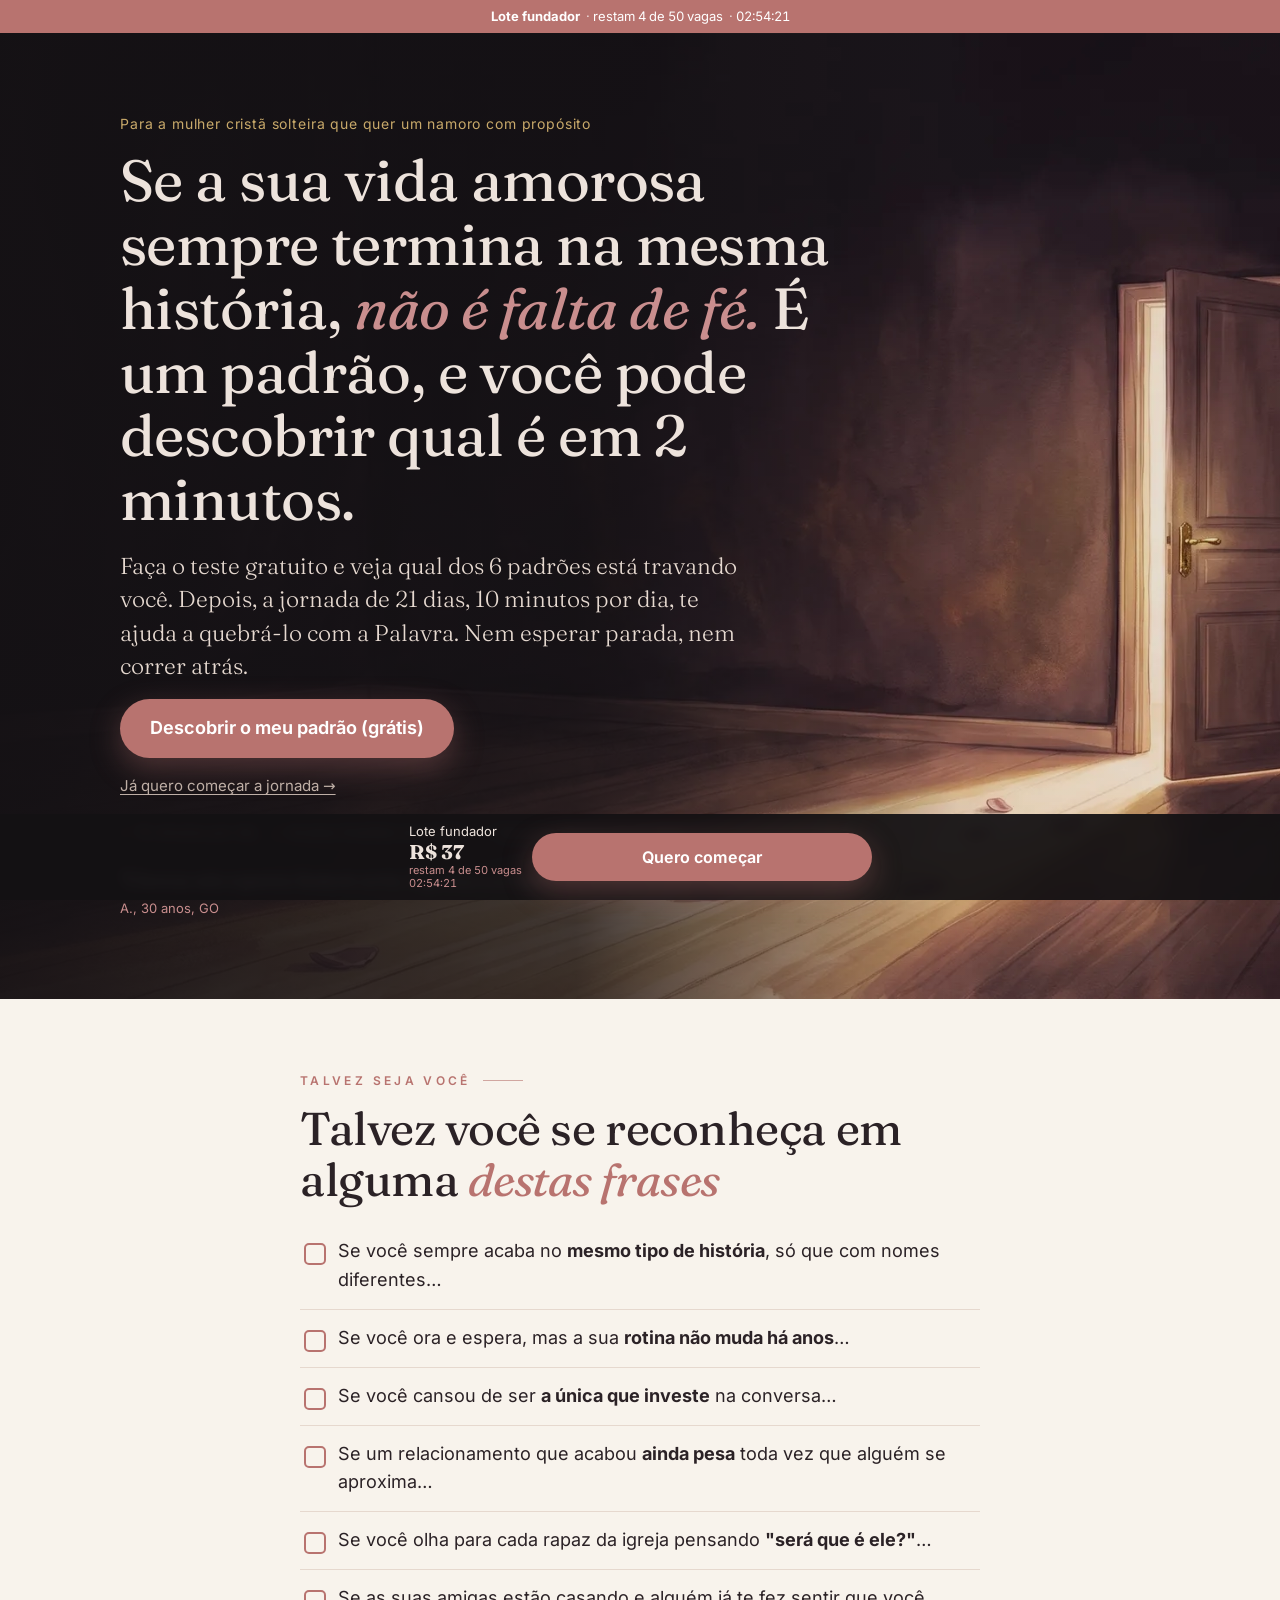
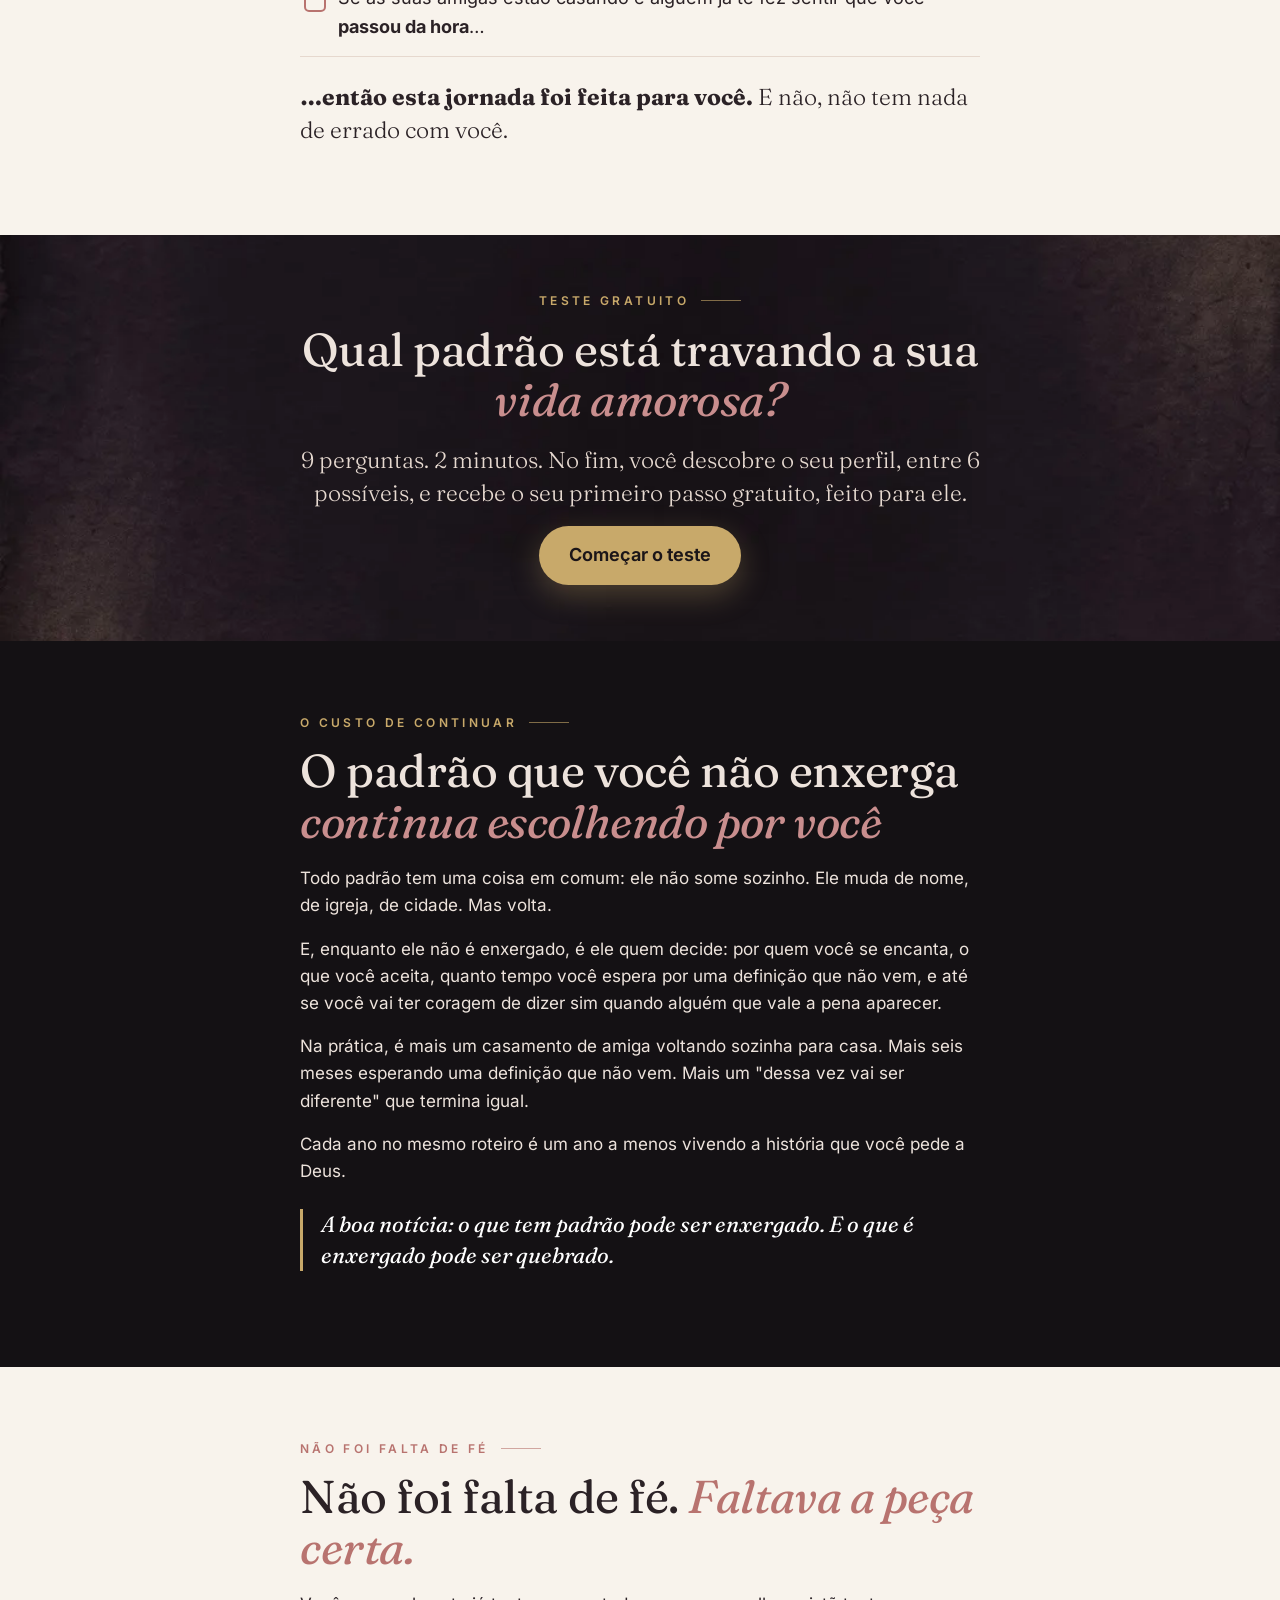
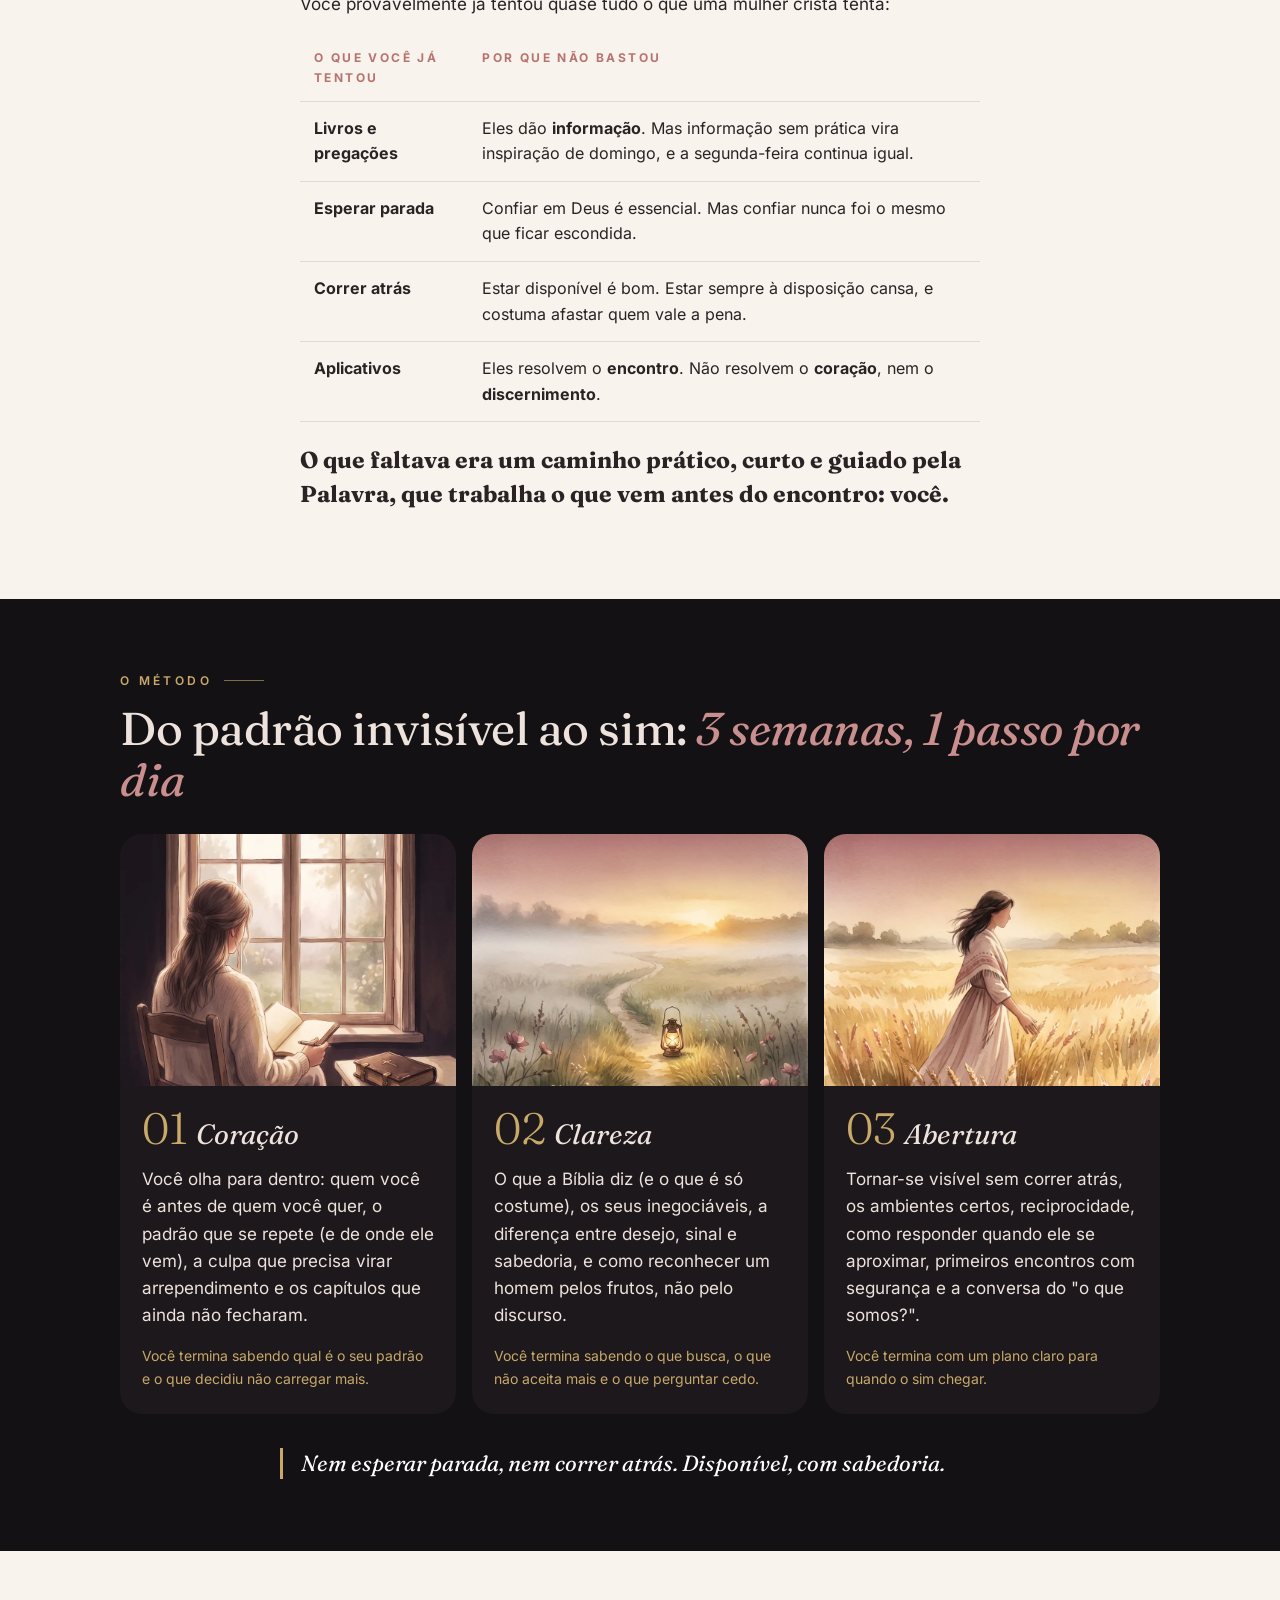
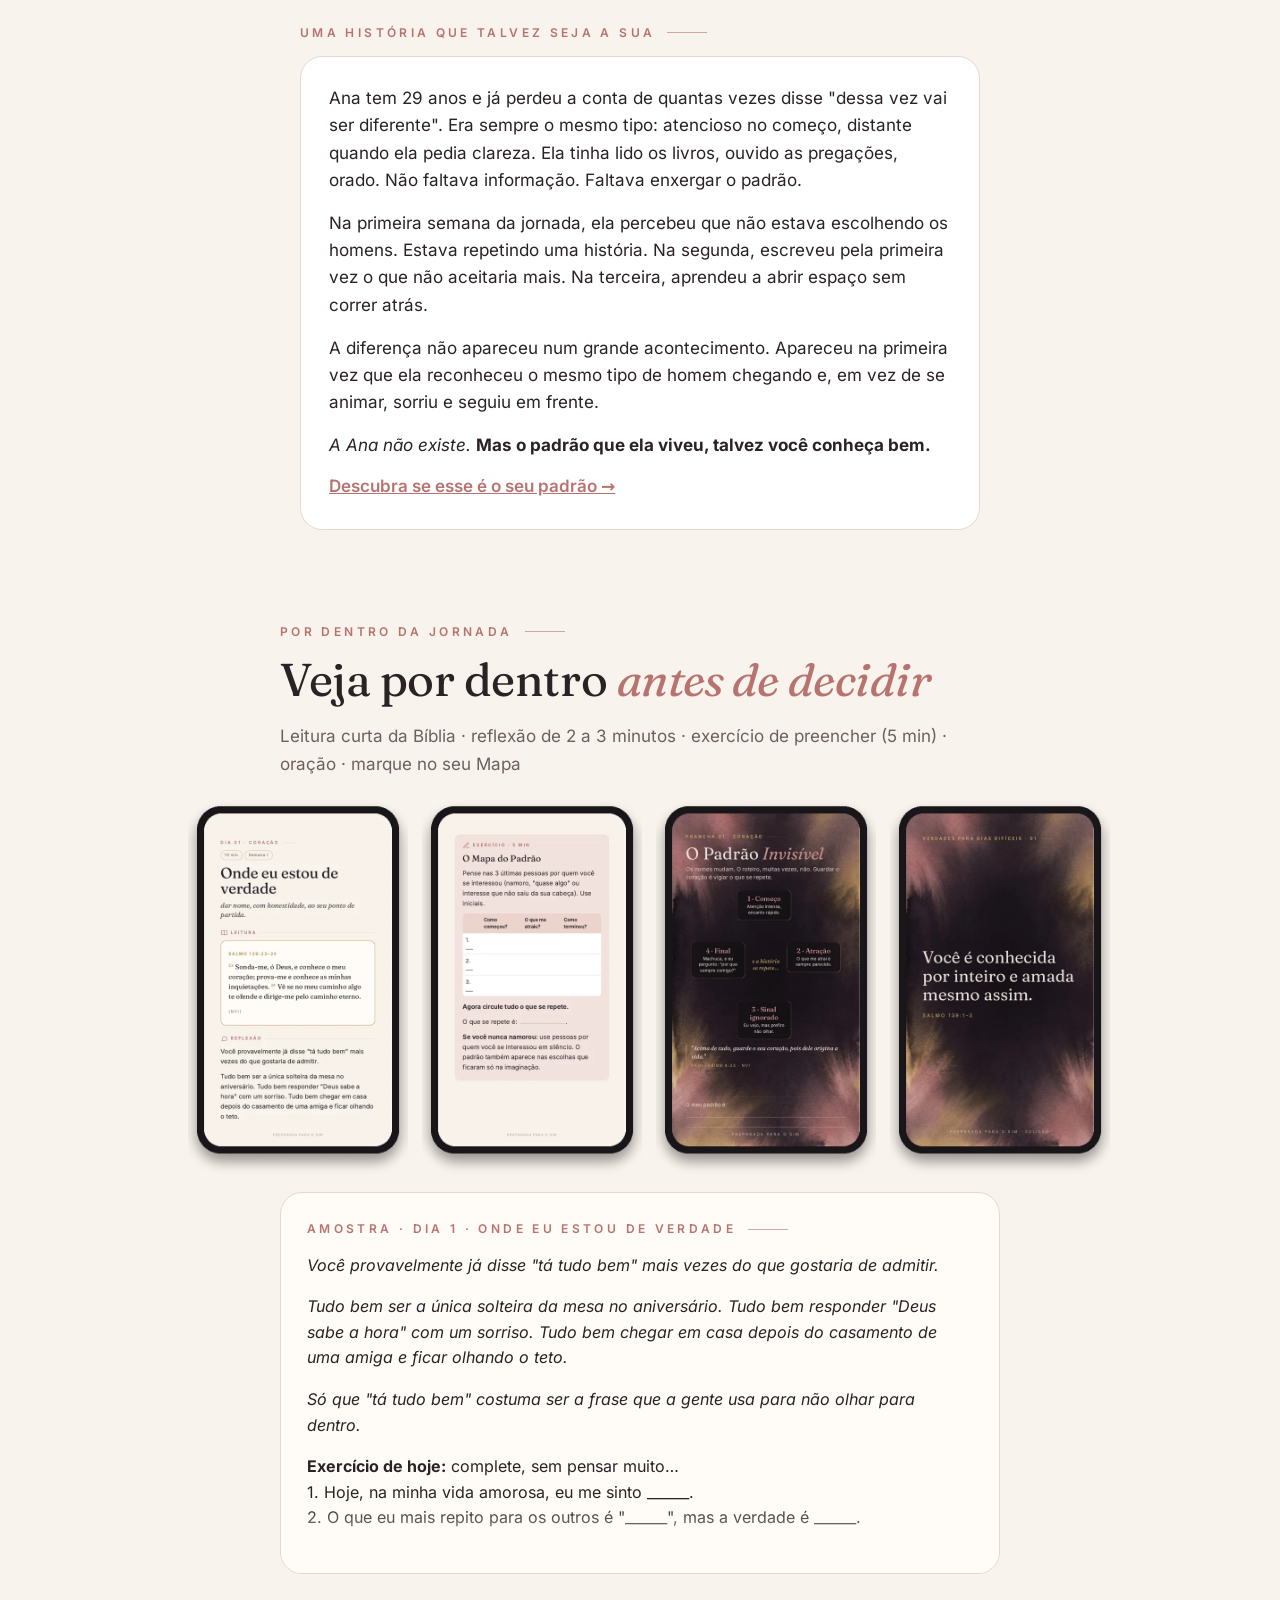
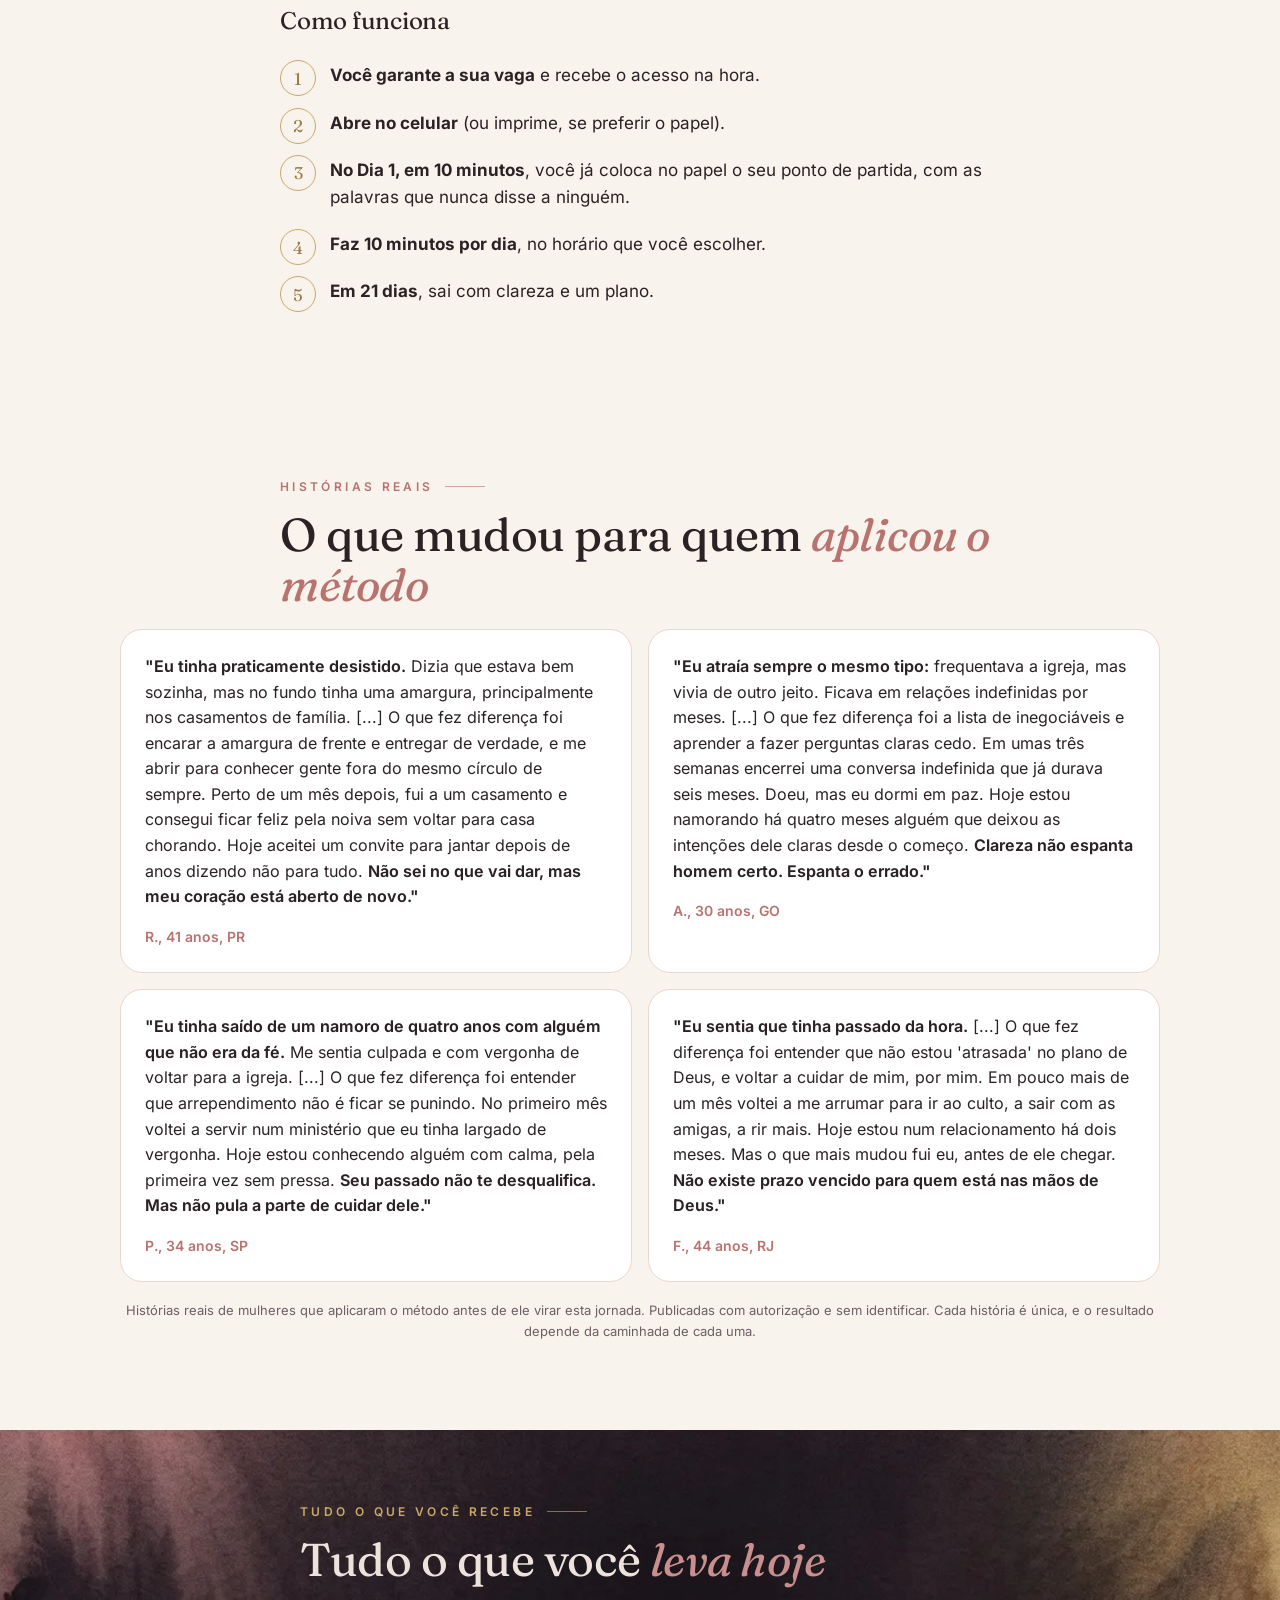
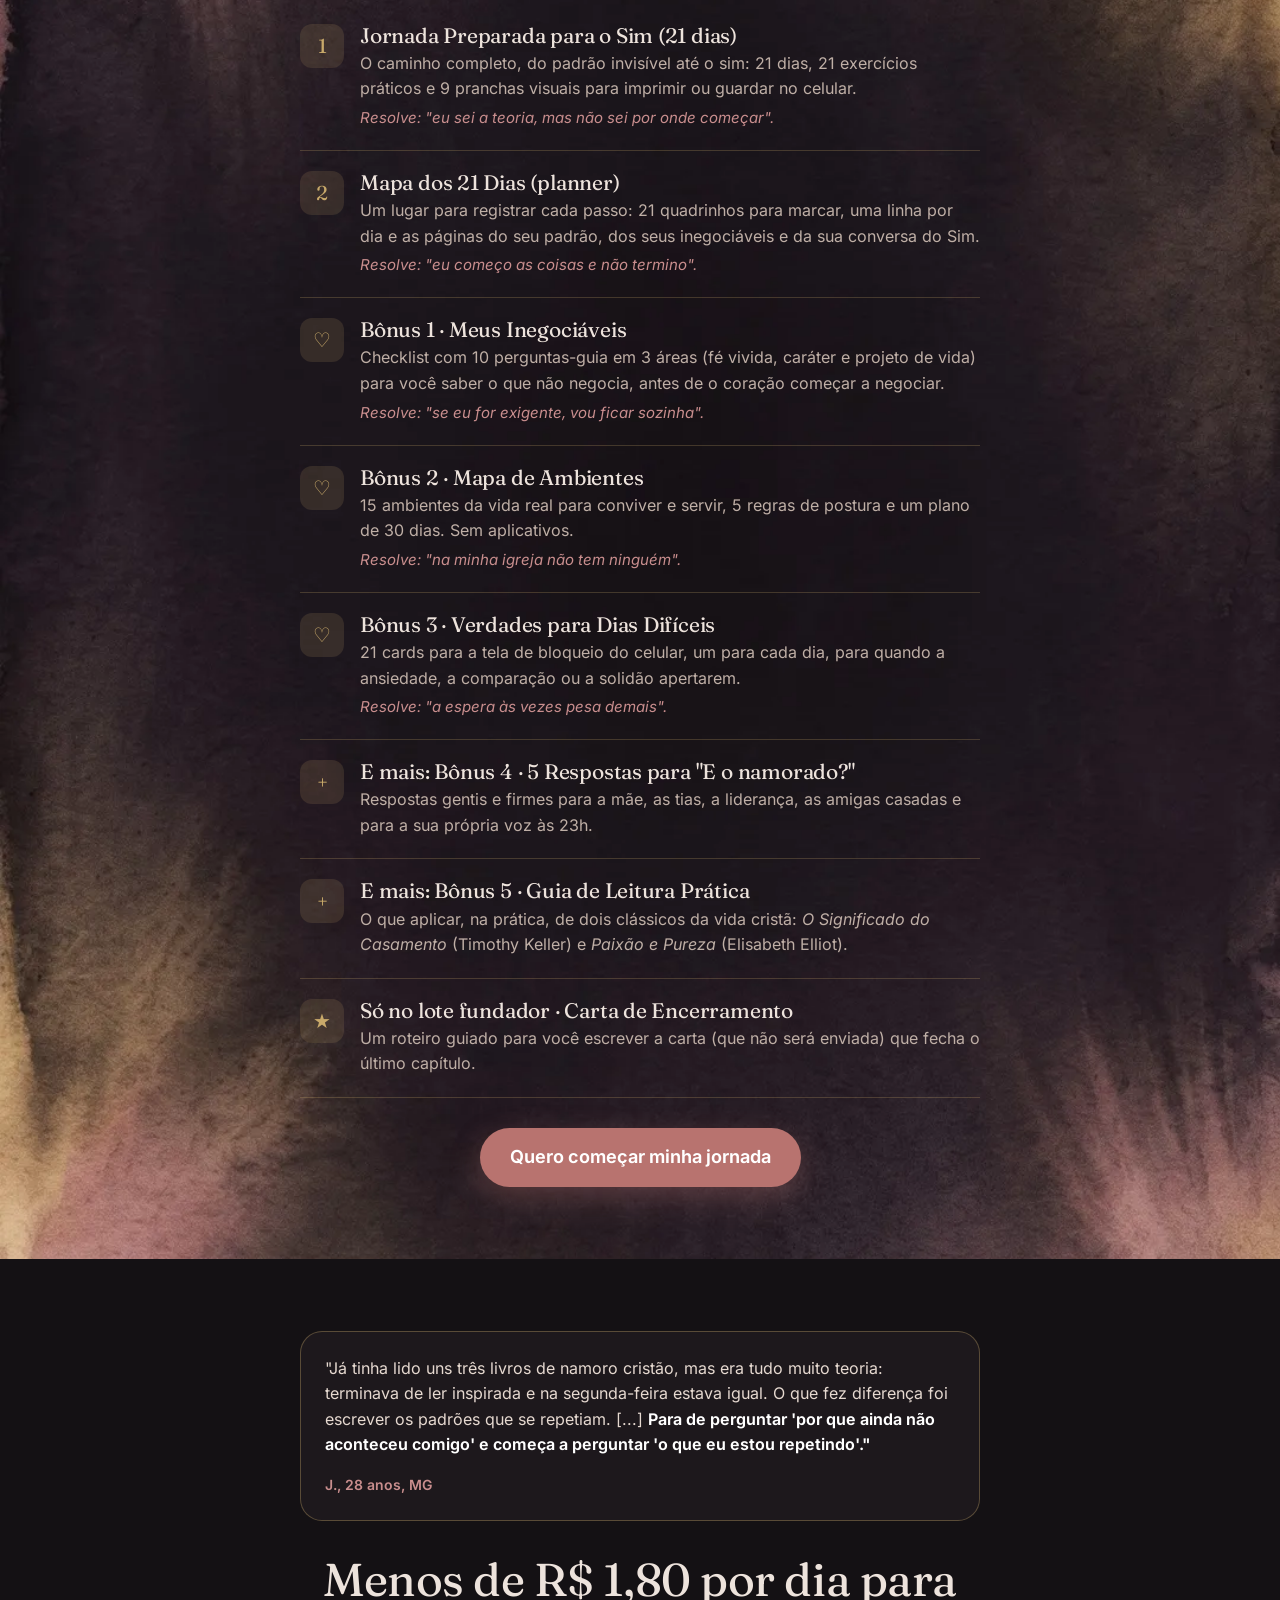
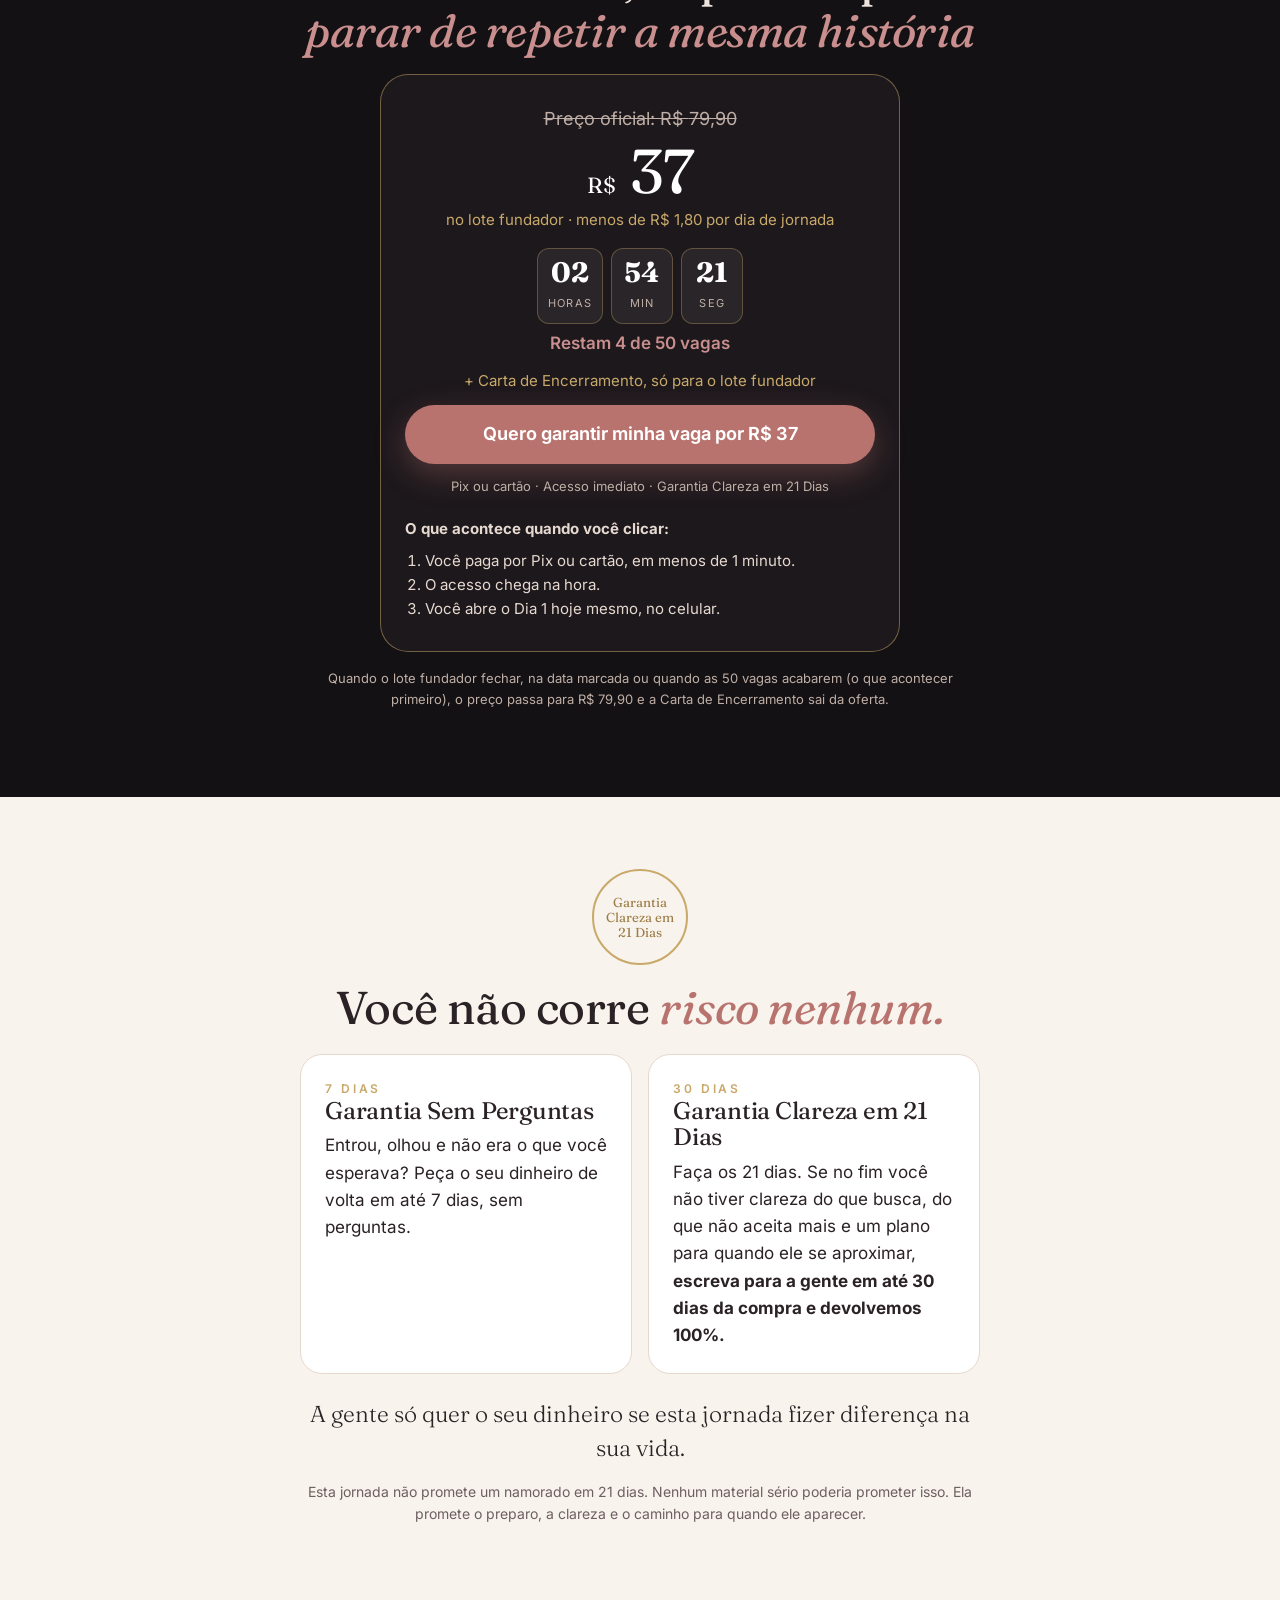
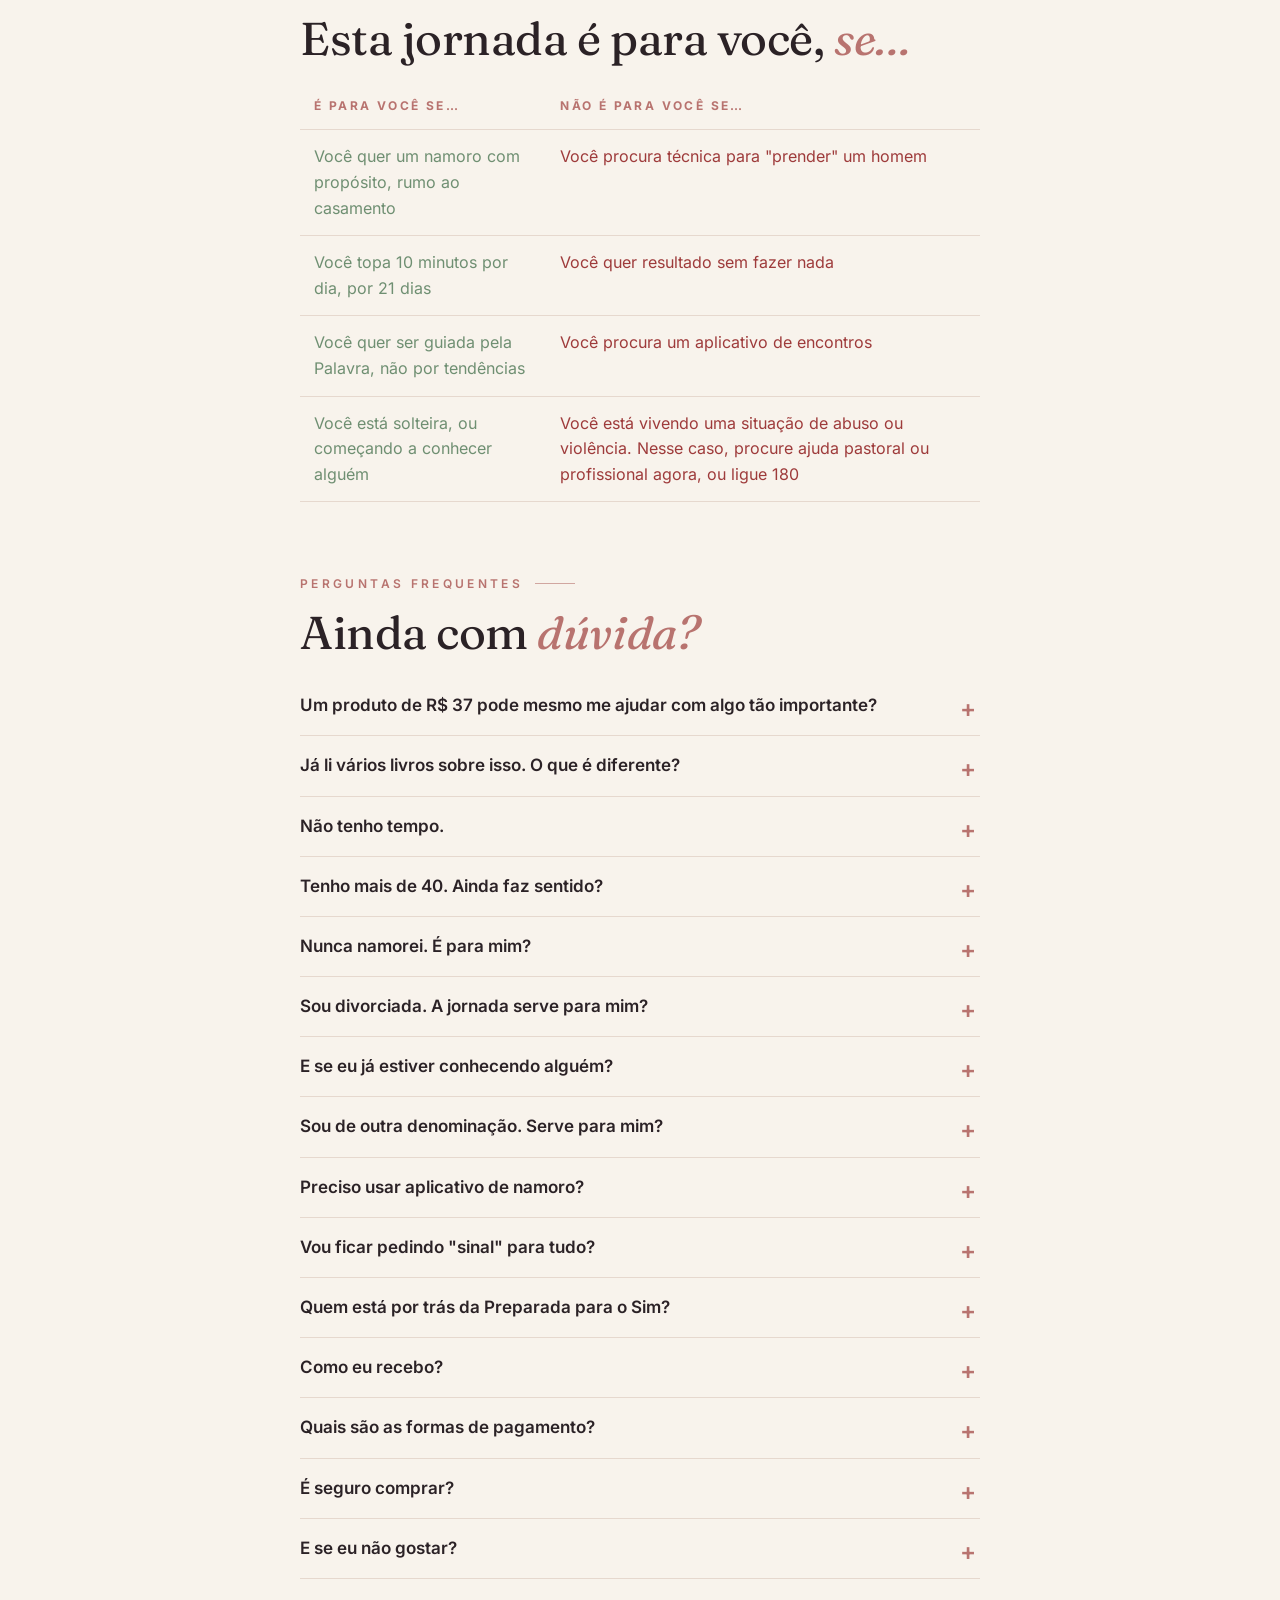
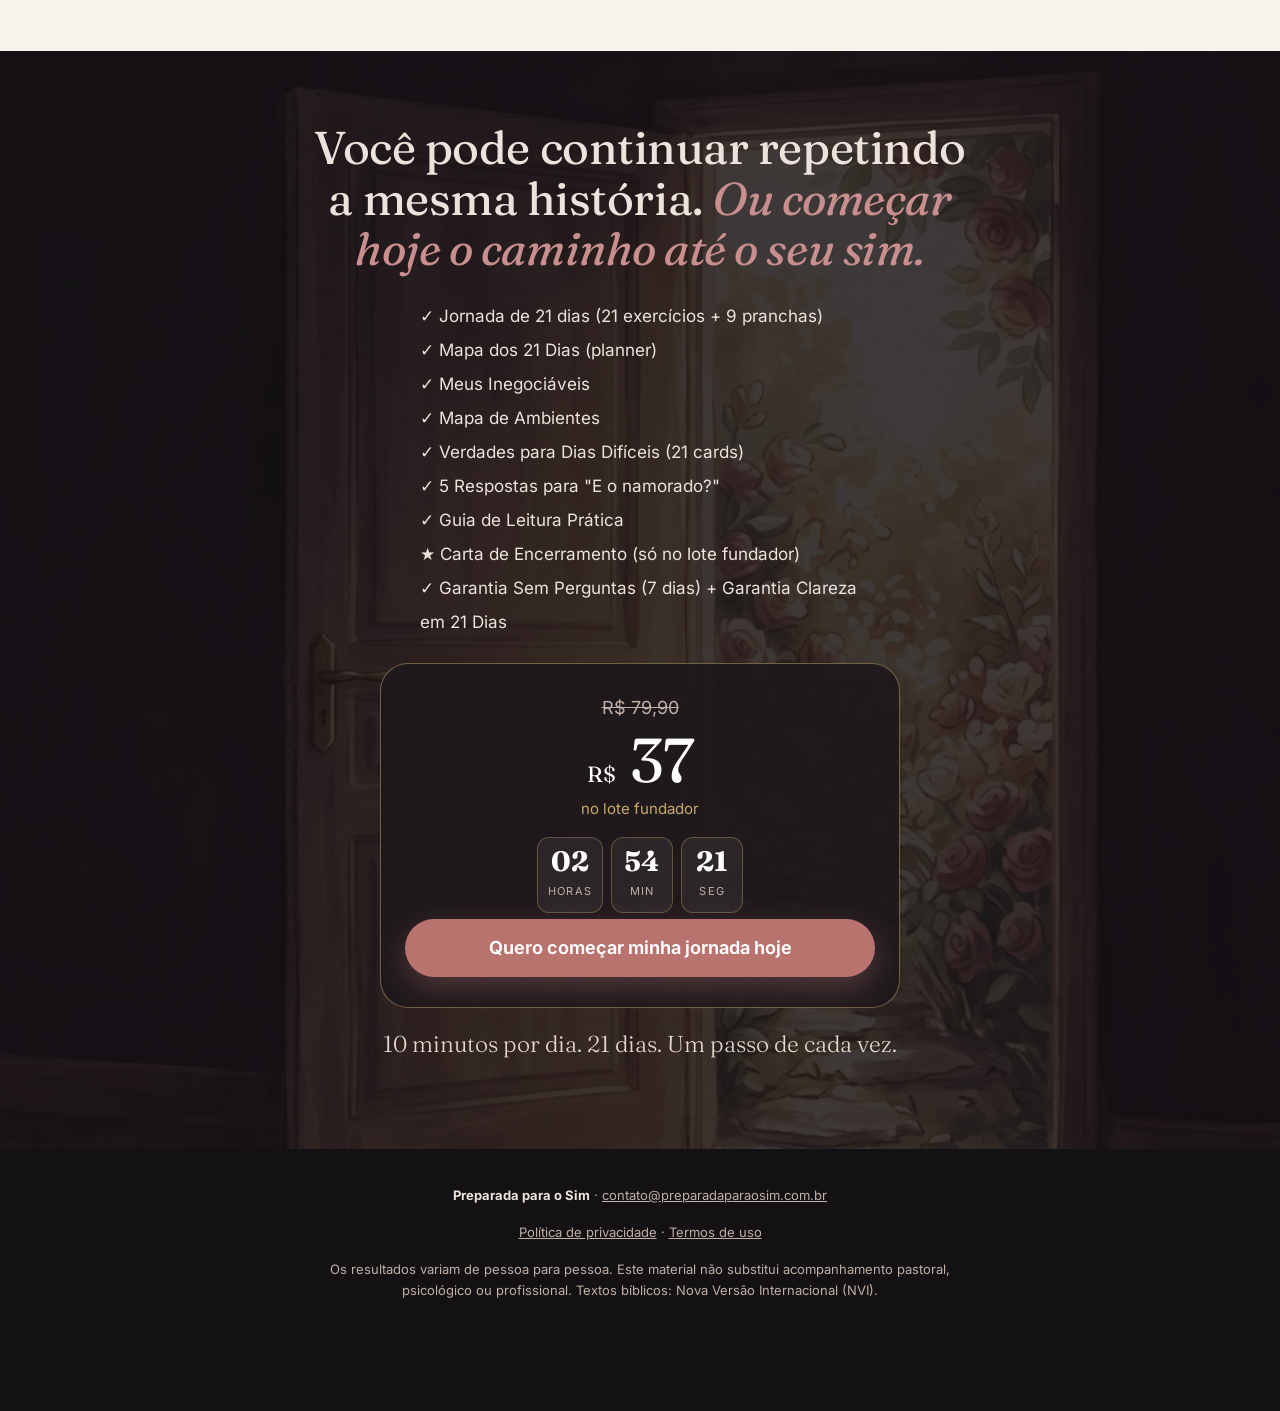
==== index.html @ 2849d6f5 "Funil do quiz: eventos de progresso, ViewContent no resultado, ttclid/fbclid e sck até o checkout - " ====
<!doctype html>
<html lang="pt-BR">
<head>
<meta charset="utf-8">
<meta name="viewport" content="width=device-width,initial-scale=1,viewport-fit=cover">
<title>Preparada para o Sim · Jornada de 21 dias para a mulher cristã</title>
<meta name="description" content="Se a sua vida amorosa sempre termina na mesma história, não é falta de fé. É um padrão. Descubra o seu em 2 minutos, com o teste gratuito.">
<meta property="og:title" content="Preparada para o Sim · Jornada de 21 dias">
<meta property="og:description" content="Não é falta de fé. É um padrão. Descubra o seu em 2 minutos, com o teste gratuito.">
<meta property="og:image" content="https://preparadaparaosim.com.br/assets/img/og.jpg">
<meta property="og:url" content="https://preparadaparaosim.com.br/">
<meta property="og:type" content="website">
<meta name="theme-color" content="#141114">
<link rel="preload" href="assets/fonts/fraunces-latin-wght-normal.woff2" as="font" type="font/woff2" crossorigin>
<link rel="preload" href="assets/fonts/inter-latin-wght-normal.woff2" as="font" type="font/woff2" crossorigin>
<link rel="stylesheet" href="css/site.css?v=6">
<link rel="icon" href="data:image/svg+xml,%3Csvg xmlns='http://www.w3.org/2000/svg' viewBox='0 0 64 64'%3E%3Crect width='64' height='64' rx='14' fill='%23141114'/%3E%3Ctext x='32' y='44' font-family='Georgia' font-size='34' text-anchor='middle' fill='%23C8A96A'%3ES%3C/text%3E%3C/svg%3E">
<script src="js/config.js?v=10"></script><script src="js/main.js?v=12"></script><script src="js/quiz.js?v=12" defer></script>
</head>
<body>

<!-- 0 · FAIXA DO LOTE -->
<div class="urg" hidden><b>Lote fundador</b><span data-urg-vagas></span><span data-urg-tempo></span></div>

<!-- 1 · TOPO -->
<header class="hero">
 <div class="wrap">
  <div class="pre">Para a mulher cristã solteira que quer um namoro com propósito</div>
  <h1>Se a sua vida amorosa sempre termina na mesma história, <em>não é falta de fé.</em> É um padrão, e você pode descobrir qual é em 2 minutos.</h1>
  <p class="lead">Faça o teste gratuito e veja qual dos 6 padrões está travando você. Depois, a jornada de 21 dias, 10 minutos por dia, te ajuda a quebrá-lo com a Palavra. Nem esperar parada, nem correr atrás.</p>
  <a href="teste/" class="btn" data-quiz>Descobrir o meu padrão (grátis)</a><br>
  <a href="#preco" class="link2">Já quero começar a jornada →</a>
  <div class="trust"><span>10 minutos por dia</span><span>Acesso imediato no celular</span><span>Garantia Clareza em 21 Dias</span></div>
  <p class="hero-proof">"Clareza não espanta homem certo. Espanta o errado." <span>A., 30 anos, GO</span></p>
 </div>
</header>

<!-- 3 · SE VOCÊ -->
<section class="light">
 <div class="wrap narrow">
  <div class="label">Talvez seja você</div>
  <h2>Talvez você se reconheça em alguma <em>destas frases</em></h2>
  <ul class="yes">
   <li>Se você sempre acaba no <b>mesmo tipo de história</b>, só que com nomes diferentes…</li>
   <li>Se você ora e espera, mas a sua <b>rotina não muda há anos</b>…</li>
   <li>Se você cansou de ser <b>a única que investe</b> na conversa…</li>
   <li>Se um relacionamento que acabou <b>ainda pesa</b> toda vez que alguém se aproxima…</li>
   <li>Se você olha para cada rapaz da igreja pensando <b>"será que é ele?"</b>…</li>
   <li>Se as suas amigas estão casando e alguém já te fez sentir que você <b>passou da hora</b>…</li>
  </ul>
  <p class="lead"><b>…então esta jornada foi feita para você.</b> E não, não tem nada de errado com você.</p>
 </div>
</section>

<!-- 2 · TESTE -->
<section class="tex" style="padding:56px 0">
 <div class="wrap narrow" style="text-align:center">
  <div class="label" style="justify-content:center">Teste gratuito</div>
  <h2>Qual padrão está travando a sua <em>vida amorosa?</em></h2>
  <p class="lead" style="color:#E6D9D0">9 perguntas. 2 minutos. No fim, você descobre o seu perfil, entre 6 possíveis, e recebe o seu primeiro passo gratuito, feito para ele.</p>
  <a href="teste/" class="btn gold" data-quiz>Começar o teste</a>
 </div>
</section>

<!-- 4 · CUSTO -->
<section class="dark">
 <div class="wrap narrow">
  <div class="label">O custo de continuar</div>
  <h2>O padrão que você não enxerga <em>continua escolhendo por você</em></h2>
  <p>Todo padrão tem uma coisa em comum: ele não some sozinho. Ele muda de nome, de igreja, de cidade. Mas volta.</p>
  <p>E, enquanto ele não é enxergado, é ele quem decide: por quem você se encanta, o que você aceita, quanto tempo você espera por uma definição que não vem, e até se você vai ter coragem de dizer sim quando alguém que vale a pena aparecer.</p>
  <p>Na prática, é mais um casamento de amiga voltando sozinha para casa. Mais seis meses esperando uma definição que não vem. Mais um "dessa vez vai ser diferente" que termina igual.</p>
  <p>Cada ano no mesmo roteiro é um ano a menos vivendo a história que você pede a Deus.</p>
  <p class="quote" style="color:#fff">A boa notícia: o que tem padrão pode ser enxergado. E o que é enxergado pode ser quebrado.</p>
 </div>
</section>

<!-- 5 · POR QUE NÃO FUNCIONOU -->
<section class="light">
 <div class="wrap narrow">
  <div class="label">Não foi falta de fé</div>
  <h2>Não foi falta de fé. <em>Faltava a peça certa.</em></h2>
  <p>Você provavelmente já tentou quase tudo o que uma mulher cristã tenta:</p>
  <table class="cmp">
   <tr><th>O que você já tentou</th><th>Por que não bastou</th></tr>
   <tr><td><b>Livros e pregações</b></td><td>Eles dão <b>informação</b>. Mas informação sem prática vira inspiração de domingo, e a segunda-feira continua igual.</td></tr>
   <tr><td><b>Esperar parada</b></td><td>Confiar em Deus é essencial. Mas confiar nunca foi o mesmo que ficar escondida.</td></tr>
   <tr><td><b>Correr atrás</b></td><td>Estar disponível é bom. Estar sempre à disposição cansa, e costuma afastar quem vale a pena.</td></tr>
   <tr><td><b>Aplicativos</b></td><td>Eles resolvem o <b>encontro</b>. Não resolvem o <b>coração</b>, nem o <b>discernimento</b>.</td></tr>
  </table>
  <p class="lead" style="margin-top:22px"><b>O que faltava era um caminho prático, curto e guiado pela Palavra, que trabalha o que vem antes do encontro: você.</b></p>
 </div>
</section>

<!-- 6 · MÉTODO -->
<section class="dark" id="metodo">
 <div class="wrap">
  <div class="label">O método</div>
  <h2>Do padrão invisível ao sim: <em>3 semanas, 1 passo por dia</em></h2>
  <div class="weeks" style="margin-top:28px">
   <div class="week"><div class="img" style="background-image:url(assets/img/semana1.webp)"></div><div class="t"><b>01</b><i>Coração</i><p style="margin-top:10px">Você olha para dentro: quem você é antes de quem você quer, o padrão que se repete (e de onde ele vem), a culpa que precisa virar arrependimento e os capítulos que ainda não fecharam.</p><div class="end">Você termina sabendo qual é o seu padrão e o que decidiu não carregar mais.</div></div></div>
   <div class="week"><div class="img" style="background-image:url(assets/img/semana2.webp)"></div><div class="t"><b>02</b><i>Clareza</i><p style="margin-top:10px">O que a Bíblia diz (e o que é só costume), os seus inegociáveis, a diferença entre desejo, sinal e sabedoria, e como reconhecer um homem pelos frutos, não pelo discurso.</p><div class="end">Você termina sabendo o que busca, o que não aceita mais e o que perguntar cedo.</div></div></div>
   <div class="week"><div class="img" style="background-image:url(assets/img/semana3.webp)"></div><div class="t"><b>03</b><i>Abertura</i><p style="margin-top:10px">Tornar-se visível sem correr atrás, os ambientes certos, reciprocidade, como responder quando ele se aproximar, primeiros encontros com segurança e a conversa do "o que somos?".</p><div class="end">Você termina com um plano claro para quando o sim chegar.</div></div></div>
  </div>
  <p class="quote" style="color:#fff;max-width:720px;margin:34px auto 0">Nem esperar parada, nem correr atrás. Disponível, com sabedoria.</p>
 </div>
</section>

<!-- 7 · HISTÓRIA DA ANA -->
<section class="light">
 <div class="wrap narrow">
  <div class="label">Uma história que talvez seja a sua</div>
  <div class="story">
   <p>Ana tem 29 anos e já perdeu a conta de quantas vezes disse "dessa vez vai ser diferente". Era sempre o mesmo tipo: atencioso no começo, distante quando ela pedia clareza. Ela tinha lido os livros, ouvido as pregações, orado. Não faltava informação. Faltava enxergar o padrão.</p>
   <p>Na primeira semana da jornada, ela percebeu que não estava escolhendo os homens. Estava repetindo uma história. Na segunda, escreveu pela primeira vez o que não aceitaria mais. Na terceira, aprendeu a abrir espaço sem correr atrás.</p>
   <p>A diferença não apareceu num grande acontecimento. Apareceu na primeira vez que ela reconheceu o mesmo tipo de homem chegando e, em vez de se animar, sorriu e seguiu em frente.</p>
   <p class="reveal"><i>A Ana não existe.</i> <b>Mas o padrão que ela viveu, talvez você conheça bem.</b></p>
   <a href="./teste/" class="link-quiz" data-quiz>Descubra se esse é o seu padrão →</a>
  </div>
 </div>
</section>

<!-- 8 · POR DENTRO -->
<section class="light" style="padding-top:20px">
 <div class="wrap">
  <div class="narrow"><div class="label">Por dentro da jornada</div><h2>Veja por dentro <em>antes de decidir</em></h2>
  <p class="muted">Leitura curta da Bíblia · reflexão de 2 a 3 minutos · exercício de preencher (5 min) · oração · marque no seu Mapa</p></div>
  <div class="mocks">
   <img src="assets/img/mock-dia1.webp" alt="Página do Dia 1 no celular" loading="lazy" width="492" height="838">
   <img src="assets/img/mock-exercicio.webp" alt="Exercício do Mapa do Padrão" loading="lazy" width="492" height="838">
   <img src="assets/img/mock-prancha.webp" alt="Prancha O Padrão Invisível" loading="lazy" width="492" height="838">
   <img src="assets/img/mock-card.webp" alt="Card Verdades para Dias Difíceis na tela do celular" loading="lazy" width="492" height="838">
  </div>
  <p class="swipe">Arraste para o lado para ver mais →</p>
  <div class="narrow">
   <div class="sample">
    <div class="label" style="color:var(--rose-d)">Amostra · Dia 1 · Onde eu estou de verdade</div>
    <p><i>Você provavelmente já disse "tá tudo bem" mais vezes do que gostaria de admitir.</i></p>
    <p><i>Tudo bem ser a única solteira da mesa no aniversário. Tudo bem responder "Deus sabe a hora" com um sorriso. Tudo bem chegar em casa depois do casamento de uma amiga e ficar olhando o teto.</i></p>
    <p><i>Só que "tá tudo bem" costuma ser a frase que a gente usa para não olhar para dentro.</i></p>
    <p><b>Exercício de hoje:</b> complete, sem pensar muito…<br>1. Hoje, na minha vida amorosa, eu me sinto ______.<br>2. O que eu mais repito para os outros é "______", mas a verdade é ______.</p>
   </div>
   <h3 style="margin-top:34px">Como funciona</h3>
   <ol class="steps">
    <li><b>Você garante a sua vaga</b> e recebe o acesso na hora.</li>
    <li><b>Abre no celular</b> (ou imprime, se preferir o papel).</li>
    <li><b>No Dia 1, em 10 minutos</b>, você já coloca no papel o seu ponto de partida, com as palavras que nunca disse a ninguém.</li>
    <li><b>Faz 10 minutos por dia</b>, no horário que você escolher.</li>
    <li><b>Em 21 dias</b>, sai com clareza e um plano.</li>
   </ol>
  </div>
 </div>
</section>

<!-- 10 · DEPOIMENTOS -->
<section class="light">
 <div class="wrap">
  <div class="narrow"><div class="label">Histórias reais</div><h2>O que mudou para quem <em>aplicou o método</em></h2></div>
  <div class="testis">
   <div class="testi"><p><b class="hl">"Eu tinha praticamente desistido.</b> Dizia que estava bem sozinha, mas no fundo tinha uma amargura, principalmente nos casamentos de família. [...] O que fez diferença foi encarar a amargura de frente e entregar de verdade, e me abrir para conhecer gente fora do mesmo círculo de sempre. Perto de um mês depois, fui a um casamento e consegui ficar feliz pela noiva sem voltar para casa chorando. Hoje aceitei um convite para jantar depois de anos dizendo não para tudo. <b class="hl">Não sei no que vai dar, mas meu coração está aberto de novo."</b></p><div class="who">R., 41 anos, PR</div></div>
   <div class="testi"><p><b class="hl">"Eu atraía sempre o mesmo tipo:</b> frequentava a igreja, mas vivia de outro jeito. Ficava em relações indefinidas por meses. [...] O que fez diferença foi a lista de inegociáveis e aprender a fazer perguntas claras cedo. Em umas três semanas encerrei uma conversa indefinida que já durava seis meses. Doeu, mas eu dormi em paz. Hoje estou namorando há quatro meses alguém que deixou as intenções dele claras desde o começo. <b class="hl">Clareza não espanta homem certo. Espanta o errado."</b></p><div class="who">A., 30 anos, GO</div></div>
   <div class="testi"><p><b class="hl">"Eu tinha saído de um namoro de quatro anos com alguém que não era da fé.</b> Me sentia culpada e com vergonha de voltar para a igreja. [...] O que fez diferença foi entender que arrependimento não é ficar se punindo. No primeiro mês voltei a servir num ministério que eu tinha largado de vergonha. Hoje estou conhecendo alguém com calma, pela primeira vez sem pressa. <b class="hl">Seu passado não te desqualifica. Mas não pula a parte de cuidar dele."</b></p><div class="who">P., 34 anos, SP</div></div>
   <div class="testi"><p><b class="hl">"Eu sentia que tinha passado da hora.</b> [...] O que fez diferença foi entender que não estou 'atrasada' no plano de Deus, e voltar a cuidar de mim, por mim. Em pouco mais de um mês voltei a me arrumar para ir ao culto, a sair com as amigas, a rir mais. Hoje estou num relacionamento há dois meses. Mas o que mais mudou fui eu, antes de ele chegar. <b class="hl">Não existe prazo vencido para quem está nas mãos de Deus."</b></p><div class="who">F., 44 anos, RJ</div></div>
  </div>
  <p class="seal">Histórias reais de mulheres que aplicaram o método antes de ele virar esta jornada. Publicadas com autorização e sem identificar. Cada história é única, e o resultado depende da caminhada de cada uma.</p>
 </div>
</section>

<!-- 9 · PILHA -->
<section class="tex">
 <div class="wrap narrow">
  <div class="label">Tudo o que você recebe</div>
  <h2>Tudo o que você <em>leva hoje</em></h2>
  <div class="stack">
   <div class="item"><div class="ico">1</div><div><h3>Jornada Preparada para o Sim (21 dias)</h3><p>O caminho completo, do padrão invisível até o sim: 21 dias, 21 exercícios práticos e 9 pranchas visuais para imprimir ou guardar no celular.</p><p class="res">Resolve: "eu sei a teoria, mas não sei por onde começar".</p></div></div>
   <div class="item"><div class="ico">2</div><div><h3>Mapa dos 21 Dias (planner)</h3><p>Um lugar para registrar cada passo: 21 quadrinhos para marcar, uma linha por dia e as páginas do seu padrão, dos seus inegociáveis e da sua conversa do Sim.</p><p class="res">Resolve: "eu começo as coisas e não termino".</p></div></div>
   <div class="item"><div class="ico">♡</div><div><h3>Bônus 1 · Meus Inegociáveis</h3><p>Checklist com 10 perguntas-guia em 3 áreas (fé vivida, caráter e projeto de vida) para você saber o que não negocia, antes de o coração começar a negociar.</p><p class="res">Resolve: "se eu for exigente, vou ficar sozinha".</p></div></div>
   <div class="item"><div class="ico">♡</div><div><h3>Bônus 2 · Mapa de Ambientes</h3><p>15 ambientes da vida real para conviver e servir, 5 regras de postura e um plano de 30 dias. Sem aplicativos.</p><p class="res">Resolve: "na minha igreja não tem ninguém".</p></div></div>
   <div class="item"><div class="ico">♡</div><div><h3>Bônus 3 · Verdades para Dias Difíceis</h3><p>21 cards para a tela de bloqueio do celular, um para cada dia, para quando a ansiedade, a comparação ou a solidão apertarem.</p><p class="res">Resolve: "a espera às vezes pesa demais".</p></div></div>
   <div class="item"><div class="ico">+</div><div><h3>E mais: Bônus 4 · 5 Respostas para "E o namorado?"</h3><p>Respostas gentis e firmes para a mãe, as tias, a liderança, as amigas casadas e para a sua própria voz às 23h.</p></div></div>
   <div class="item"><div class="ico">+</div><div><h3>E mais: Bônus 5 · Guia de Leitura Prática</h3><p>O que aplicar, na prática, de dois clássicos da vida cristã: <i>O Significado do Casamento</i> (Timothy Keller) e <i>Paixão e Pureza</i> (Elisabeth Elliot).</p></div></div>
   <div class="item" data-lote><div class="ico">★</div><div><h3>Só no lote fundador · Carta de Encerramento</h3><p>Um roteiro guiado para você escrever a carta (que não será enviada) que fecha o último capítulo.</p></div></div>
  </div>
  <div style="text-align:center;margin-top:30px"><a href="#" class="btn" data-checkout="lp_pilha">Quero começar minha jornada</a></div>
 </div>
</section>

<!-- 11 · PREÇO -->
<section class="dark" id="preco">
 <div class="wrap narrow">
  <div class="testi" style="margin-bottom:34px;background:#1D181C;border-color:rgba(200,169,106,.35);color:#E6D9D0"><p>"Já tinha lido uns três livros de namoro cristão, mas era tudo muito teoria: terminava de ler inspirada e na segunda-feira estava igual. O que fez diferença foi escrever os padrões que se repetiam. [...] <b class="hl" style="color:#fff">Para de perguntar 'por que ainda não aconteceu comigo' e começa a perguntar 'o que eu estou repetindo'."</b></p><div class="who" style="color:var(--rose)">J., 28 anos, MG</div></div>
  <h2 style="text-align:center"><span data-lote>Menos de R$ 1,80 por dia</span><span data-pos-lote>Menos de R$ 4 por dia</span> para <em>parar de repetir a mesma história</em></h2>
  <div class="pricebox">
   <div class="old" data-lote>Preço oficial: R$ <span>79,90</span></div>
   <div class="now"><small>R$</small> <span data-preco>37</span></div>
   <div class="per" data-lote>no lote fundador · menos de R$ 1,80 por dia de jornada</div>
   <div class="timer"></div><div class="vagas"></div>
   <div class="bonusline" data-lote>+ Carta de Encerramento, só para o lote fundador</div>
   <a href="#" class="btn block" data-checkout="lp_preco"><span>Quero garantir minha vaga por R$&nbsp;<span data-preco>37</span></span></a>
   <p class="small" style="margin:12px 0 0">Pix ou cartão · Acesso imediato · Garantia Clareza em 21 Dias</p>
   <div style="text-align:left;margin-top:20px;font-size:15px;color:#E6D9D0"><b>O que acontece quando você clicar:</b><ol style="padding-left:20px;margin:8px 0 0"><li>Você paga por Pix ou cartão, em menos de 1 minuto.</li><li>O acesso chega na hora.</li><li>Você abre o Dia 1 hoje mesmo, no celular.</li></ol></div>
  </div>
  <p class="small" style="text-align:center;margin-top:16px" data-lote>Quando o lote fundador fechar, na data marcada ou quando as 50 vagas acabarem (o que acontecer primeiro), o preço passa para R$ 79,90 e a Carta de Encerramento sai da oferta.</p>
 </div>
</section>

<!-- 12 · GARANTIA -->
<section class="light">
 <div class="wrap narrow" style="text-align:center">
  <div class="seal-badge">Garantia Clareza em 21 Dias</div>
  <h2>Você não corre <em>risco nenhum.</em></h2>
  <div class="guar" style="text-align:left;margin-top:20px">
   <div class="card"><div class="k">7 dias</div><h3>Garantia Sem Perguntas</h3><p style="margin:0">Entrou, olhou e não era o que você esperava? Peça o seu dinheiro de volta em até 7 dias, sem perguntas.</p></div>
   <div class="card"><div class="k">30 dias</div><h3>Garantia Clareza em 21 Dias</h3><p style="margin:0">Faça os 21 dias. Se no fim você não tiver clareza do que busca, do que não aceita mais e um plano para quando ele se aproximar, <b>escreva para a gente em até 30 dias da compra e devolvemos 100%.</b></p></div>
  </div>
  <p class="lead" style="margin-top:24px">A gente só quer o seu dinheiro se esta jornada fizer diferença na sua vida.</p>
  <p class="muted" style="font-size:14px">Esta jornada não promete um namorado em 21 dias. Nenhum material sério poderia prometer isso. Ela promete o preparo, a clareza e o caminho para quando ele aparecer.</p>
 </div>
</section>

<!-- 13 · PARA QUEM É -->
<section class="light" style="padding-top:0">
 <div class="wrap narrow">
  <h2>Esta jornada é para você, <em>se…</em></h2>
  <table class="cmp for">
   <tr><th>É para você se…</th><th>Não é para você se…</th></tr>
   <tr><td>Você quer um namoro com propósito, rumo ao casamento</td><td>Você procura técnica para "prender" um homem</td></tr>
   <tr><td>Você topa 10 minutos por dia, por 21 dias</td><td>Você quer resultado sem fazer nada</td></tr>
   <tr><td>Você quer ser guiada pela Palavra, não por tendências</td><td>Você procura um aplicativo de encontros</td></tr>
   <tr><td>Você está solteira, ou começando a conhecer alguém</td><td>Você está vivendo uma situação de abuso ou violência. Nesse caso, procure ajuda pastoral ou profissional agora, ou ligue 180</td></tr>
  </table>
 </div>
</section>

<!-- 14 · FAQ -->
<section class="light" style="padding-top:0">
 <div class="wrap narrow">
  <div class="label">Perguntas frequentes</div><h2>Ainda com <em>dúvida?</em></h2>
  <details><summary>Um produto de R$ <span data-preco>37</span> pode mesmo me ajudar com algo tão importante?</summary><p>Ele não promete resolver a sua vida amorosa. Promete o próximo passo, com método: 21 dias para enxergar o seu padrão, ter clareza e saber agir. E, se não te ajudar, você tem 30 dias para pedir o dinheiro de volta.</p></details>
  <details><summary>Já li vários livros sobre isso. O que é diferente?</summary><p>Livro dá informação. A jornada dá prática: um passo por dia, com exercício de preencher. Você não termina inspirada; termina com o seu padrão escrito, os seus inegociáveis definidos e um plano.</p></details>
  <details><summary>Não tenho tempo.</summary><p>São 10 minutos por dia, no horário que você escolher. Uma das mulheres que aplicaram o método fazia de manhã cedo, antes do trabalho. A frase dela: <i>"Às vezes 'estou ocupada' é só 'estou com medo' de roupa nova."</i> (D., 37, BA)</p></details>
  <details><summary>Tenho mais de 40. Ainda faz sentido?</summary><p><i>"Não existe prazo vencido para quem está nas mãos de Deus."</i> (F., 44, RJ, hoje num relacionamento). A R., de 41, também achava que "na minha idade nada ia mudar".</p></details>
  <details><summary>Nunca namorei. É para mim?</summary><p>É. A jornada começa pela identidade, antes de qualquer relacionamento. <i>"Eu achava que tinha algo errado comigo por nunca ter namorado. Hoje sei quem eu sou antes de saber quem eu quero."</i> (C., 25, PE)</p></details>
  <details><summary>Sou divorciada. A jornada serve para mim?</summary><p>Serve, sim. Olhar para o coração, ter clareza do que você busca e se abrir com sabedoria vale para qualquer mulher solteira. A jornada não trata das questões específicas de um novo casamento depois do divórcio. Como as igrejas têm entendimentos diferentes sobre isso, converse também com a liderança da sua igreja.</p></details>
  <details><summary>E se eu já estiver conhecendo alguém?</summary><p>Melhor ainda. A semana 2 (clareza e discernimento) e a semana 3 (primeiros encontros e a conversa do "o que somos?") ajudam diretamente.</p></details>
  <details><summary>Sou de outra denominação. Serve para mim?</summary><p>Sim. A jornada é baseada na Bíblia e evita temas que dividem as denominações. As leituras usam a NVI.</p></details>
  <details><summary>Preciso usar aplicativo de namoro?</summary><p>Não. A jornada trabalha a vida real: igreja, ministérios, amizades, convívio.</p></details>
  <details><summary>Vou ficar pedindo "sinal" para tudo?</summary><p>Pelo contrário. O Dia 11 ensina a separar desejo, sinal e sabedoria, e a orar pedindo direção, não confirmação do que você já queria. (L., 26, RS, aprendeu exatamente isso.)</p></details>
  <details><summary>Quem está por trás da Preparada para o Sim?</summary><p>Um projeto independente, criado por cristãos evangélicos. Escolhemos não aparecer de propósito: o centro da jornada é a sua caminhada com Deus, não uma pessoa. O que você pode conferir antes de comprar: a amostra do Dia 1 nesta página, as leituras na NVI, as histórias reais de quem aplicou o método e as duas garantias. Qualquer dúvida, escreva para contato@preparadaparaosim.com.br.</p></details>
  <details><summary>Como eu recebo?</summary><p>O acesso chega na hora, depois da compra. Você abre pelo celular, e tudo pode ser impresso.</p></details>
  <details><summary>Quais são as formas de pagamento?</summary><p>Pix ou cartão de crédito.</p></details>
  <details><summary>É seguro comprar?</summary><p>O pagamento é processado pela Cakto, uma plataforma de pagamentos. Você recebe a confirmação e o acesso na hora, e tem as duas garantias acima.</p></details>
  <details><summary>E se eu não gostar?</summary><p>Você tem 7 dias para pedir o dinheiro de volta, sem perguntas. E mais 30 dias se completar a jornada e não tiver clareza e um plano.</p></details>
 </div>
</section>

<!-- 15 · FECHAMENTO -->
<section class="dark" style="background:#141114 url(assets/img/encerramento.webp) center/cover;position:relative">
 <div style="position:absolute;inset:0;background:rgba(20,17,20,.82)"></div>
 <div class="wrap narrow" style="position:relative;text-align:center">
  <h2>Você pode continuar repetindo a mesma história. <em>Ou começar hoje o caminho até o seu sim.</em></h2>
  <ul style="list-style:none;padding:0;text-align:left;max-width:440px;margin:24px auto;line-height:2">
   <li>✓ Jornada de 21 dias (21 exercícios + 9 pranchas)</li><li>✓ Mapa dos 21 Dias (planner)</li><li>✓ Meus Inegociáveis</li><li>✓ Mapa de Ambientes</li><li>✓ Verdades para Dias Difíceis (21 cards)</li><li>✓ 5 Respostas para "E o namorado?"</li><li>✓ Guia de Leitura Prática</li><li data-lote>★ Carta de Encerramento (só no lote fundador)</li><li>✓ Garantia Sem Perguntas (7 dias) + Garantia Clareza em 21 Dias</li></ul>
  <div class="pricebox" style="background:rgba(29,24,28,.9)"><div class="old" data-lote>R$ 79,90</div><div class="now"><small>R$</small> <span data-preco>37</span></div><div class="per" data-lote>no lote fundador</div><div class="timer"></div>
   <a href="#" class="btn block" data-checkout="lp_final">Quero começar minha jornada hoje</a></div>
  <p class="lead" style="margin-top:20px;color:#E6D9D0">10 minutos por dia. 21 dias. Um passo de cada vez.</p>
 </div>
</section>

<footer>
 <div class="wrap">
  <p><b style="color:#EDE3DC">Preparada para o Sim</b> · <a href="mailto:contato@preparadaparaosim.com.br">contato@preparadaparaosim.com.br</a></p>
  <p><a href="privacidade/">Política de privacidade</a> · <a href="termos/">Termos de uso</a></p>
  <p style="max-width:640px;margin:14px auto 0">Os resultados variam de pessoa para pessoa. Este material não substitui acompanhamento pastoral, psicológico ou profissional. Textos bíblicos: Nova Versão Internacional (NVI).</p>
 </div>
</footer>

<div class="sticky"><div class="p"><span data-lote>Lote fundador</span><b>R$ <span data-preco>37</span></b><span class="st-u"><span data-urg-vagas></span><span data-urg-tempo></span></span></div><a href="#" class="btn" data-checkout="lp_sticky">Quero começar</a></div>
</body>
</html>
---- css/site.css ----
@font-face{font-family:'Fraunces';src:url(../assets/fonts/fraunces-latin-wght-normal.woff2) format('woff2');font-weight:100 900;font-style:normal;font-display:swap}
@font-face{font-family:'Fraunces';src:url(../assets/fonts/fraunces-latin-wght-italic.woff2) format('woff2');font-weight:100 900;font-style:italic;font-display:swap}
@font-face{font-family:'Inter';src:url(../assets/fonts/inter-latin-wght-normal.woff2) format('woff2');font-weight:100 900;font-style:normal;font-display:swap}
@font-face{font-family:'Inter';src:url(../assets/fonts/inter-latin-wght-italic.woff2) format('woff2');font-weight:100 900;font-style:italic;font-display:swap}
:root{--dk:#141114;--dk2:#1D181C;--dk-txt:#EDE3DC;--dk-mut:#BFAFA6;--rose:#C98E8E;--gold:#C8A96A;--cream:#F8F3EC;--ink:#2B2226;--mut:#6E5F63;
--rose-d:#B8736F;--gold-d:#9C7C45;--sage:#6F8F72;--wine:#9E3B3B;--rose-l:#F2E3DE;--line:#E6D8CE;--r:22px;--w:1080px}
*{box-sizing:border-box}html{scroll-behavior:smooth;-webkit-text-size-adjust:100%}
body{margin:0;background:var(--cream);color:var(--ink);font-family:'Inter',system-ui,sans-serif;font-size:17px;line-height:1.6}
img{max-width:100%;display:block}
a{color:inherit}
.wrap{max-width:var(--w);margin:0 auto;padding:0 20px}
.narrow{max-width:720px;margin:0 auto}
section{padding:72px 0}
.dark{background:var(--dk);color:var(--dk-txt)}
.tex{background:var(--dk) url(../assets/img/textura.webp) center/cover;color:var(--dk-txt)}
.label{font-weight:600;letter-spacing:.28em;text-transform:uppercase;font-size:12px;color:var(--gold);display:flex;align-items:center;gap:12px;margin-bottom:14px}
.label::after{content:"";width:40px;height:1px;background:currentColor;opacity:.6}
.light .label{color:var(--rose-d)}
h1,h2,h3{font-family:'Fraunces',Georgia,serif;font-weight:420;line-height:1.1;letter-spacing:-.01em;margin:0 0 18px}
h1{font-size:clamp(36px,6.4vw,64px)}h2{font-size:clamp(30px,4.6vw,46px)}h3{font-size:24px}
h1 em,h2 em{font-style:italic;color:var(--rose)}
.light h2 em{color:var(--rose-d)}
p{margin:0 0 16px}
.lead{font-family:'Fraunces';font-weight:300;font-size:clamp(19px,2.4vw,23px);line-height:1.45}
.muted{color:var(--mut)}.dark .muted{color:var(--dk-mut)}
.btn{display:inline-flex;align-items:center;justify-content:center;gap:10px;background:var(--rose-d);color:#fff;font-weight:650;font-size:18px;text-decoration:none;border:0;border-radius:999px;padding:18px 30px;cursor:pointer;box-shadow:0 10px 30px rgba(184,115,111,.35);transition:transform .15s,box-shadow .15s;text-align:center;line-height:1.25}
.btn:hover{transform:translateY(-1px);box-shadow:0 14px 34px rgba(184,115,111,.45)}
.btn.gold{background:var(--gold);color:#1B1518;box-shadow:0 10px 30px rgba(200,169,106,.3)}
.btn.block{display:flex;width:100%}
.link2{display:inline-block;margin-top:16px;color:var(--dk-mut);font-size:15px;text-decoration:underline;text-underline-offset:3px}
.chips{display:flex;flex-wrap:wrap;gap:10px;margin-top:22px}
.chip{border:1px solid rgba(200,169,106,.6);border-radius:999px;padding:7px 15px;font-size:13px;letter-spacing:.04em}
/* hero */
.hero{position:relative;min-height:92vh;display:flex;align-items:flex-end;padding:0;background:var(--dk) url(../assets/img/hero-mobile.webp) center/cover;color:var(--dk-txt)}
.hero::before{content:"";position:absolute;inset:0;background:linear-gradient(180deg,rgba(20,17,20,.92) 0%,rgba(20,17,20,.65) 45%,rgba(20,17,20,.35) 70%,rgba(20,17,20,.9) 100%)}
.hero .wrap{position:relative;padding-top:60px;padding-bottom:56px;width:100%}
.hero .pre{font-size:14px;letter-spacing:.06em;color:var(--gold);margin-bottom:14px}
.hero h1{max-width:760px}
.hero .lead{max-width:640px;color:#E6D9D0}
.trust{display:flex;flex-wrap:wrap;gap:8px 18px;margin-top:22px;font-size:14px;color:var(--dk-mut)}
.trust span::before{content:"✓ ";color:var(--gold)}
@media(min-width:900px){.hero{background-image:url(../assets/img/hero-desktop.webp);align-items:center}.hero::before{background:linear-gradient(90deg,rgba(20,17,20,.95) 0%,rgba(20,17,20,.8) 45%,rgba(20,17,20,.1) 75%)}.hero .wrap{padding-top:80px;padding-bottom:80px}}
/* listas */
.yes{list-style:none;padding:0;margin:0 0 24px}
.yes li{padding:14px 0 14px 38px;border-bottom:1px solid var(--line);position:relative;font-size:18px}
.yes li::before{content:"";position:absolute;left:4px;top:20px;width:18px;height:18px;border:2px solid var(--rose-d);border-radius:5px}
.cards{display:grid;gap:16px}
@media(min-width:800px){.cards.c3{grid-template-columns:repeat(3,1fr)}.cards.c2{grid-template-columns:1fr 1fr}}
.card{background:#fff;border:1px solid var(--line);border-radius:var(--r);padding:24px}
.dark .card{background:rgba(29,24,28,.78);border-color:rgba(200,169,106,.35)}
.card h3{margin-bottom:8px}
.card .k{font-size:12px;letter-spacing:.24em;text-transform:uppercase;color:var(--gold);font-weight:600}
.cmp{width:100%;border-collapse:collapse;font-size:16px}
.cmp td,.cmp th{padding:14px;border-bottom:1px solid var(--line);vertical-align:top;text-align:left}
.cmp th{font-size:12px;letter-spacing:.2em;text-transform:uppercase;color:var(--rose-d)}
.quote{font-family:'Fraunces';font-style:italic;font-size:22px;line-height:1.4;border-left:3px solid var(--gold);padding-left:18px;margin:24px 0}
.weeks{display:grid;gap:16px}
@media(min-width:800px){.weeks{grid-template-columns:repeat(3,1fr)}}
.week{border-radius:var(--r);overflow:hidden;background:var(--dk2);color:var(--dk-txt);display:flex;flex-direction:column}
.week .img{aspect-ratio:4/3;background-size:cover;background-position:center 70%}
.week .t{padding:20px 22px 24px}.week b{font-family:'Fraunces';font-weight:300;font-size:44px;color:var(--gold);line-height:1}
.week i{font-family:'Fraunces';font-size:28px;margin-left:8px}
.week .end{margin-top:12px;font-size:14px;color:var(--gold)}
.story{background:#fff;border-radius:var(--r);padding:28px;border:1px solid var(--line)}
.tag{display:inline-block;font-size:12px;letter-spacing:.14em;text-transform:uppercase;color:var(--mut);border:1px solid var(--line);border-radius:999px;padding:4px 10px;margin-bottom:12px}
.mocks{display:flex;gap:14px;overflow-x:auto;scroll-snap-type:x mandatory;padding:6px 2px 18px;margin:0 -20px;padding-left:20px}
.mocks img{flex:0 0 auto;width:min(62vw,260px);height:auto;scroll-snap-align:start}
@media(min-width:900px){.mocks{justify-content:center;overflow:visible}.mocks img{width:220px}}
.sample{background:#FFFCF7;border:1px solid var(--line);border-radius:var(--r);padding:26px;font-size:16px;position:relative;overflow:hidden}
.sample::after{content:"";position:absolute;left:0;right:0;bottom:0;height:70px;background:linear-gradient(transparent,#FFFCF7)}
.steps{counter-reset:s;list-style:none;padding:0}
.steps li{counter-increment:s;padding:10px 0 10px 50px;position:relative}
.steps li::before{content:counter(s);position:absolute;left:0;top:8px;width:34px;height:34px;border-radius:50%;border:1.5px solid var(--gold);color:var(--gold-d);display:flex;align-items:center;justify-content:center;font-family:'Fraunces'}
.stack .item{display:flex;gap:16px;padding:20px 0;border-bottom:1px solid rgba(200,169,106,.25)}
.stack .ico{flex:0 0 44px;height:44px;border-radius:12px;background:rgba(200,169,106,.15);color:var(--gold);display:flex;align-items:center;justify-content:center;font-family:'Fraunces';font-size:20px}
.stack h3{font-size:21px;margin:0 0 4px}.stack p{margin:0;color:var(--dk-mut);font-size:16px}
.stack .res{font-style:italic;color:var(--rose)!important;margin-top:4px!important;font-size:15px!important}
.testis{display:grid;gap:16px}
@media(min-width:800px){.testis{grid-template-columns:1fr 1fr}}
.testi{background:#fff;border:1px solid var(--line);border-radius:var(--r);padding:24px;font-size:16px}
.testi b.hl{font-weight:650}
.testi .who{margin-top:12px;font-weight:600;color:var(--rose-d);font-size:14px}
.seal{font-size:13px;color:var(--mut);text-align:center;margin-top:18px}
.pricebox{background:var(--dk2);border:1px solid rgba(200,169,106,.5);border-radius:28px;padding:30px 24px;text-align:center;color:var(--dk-txt);max-width:520px;margin:0 auto}
.pricebox .old{color:var(--dk-mut);text-decoration:line-through;font-size:18px}
.pricebox .now{font-family:'Fraunces';font-size:62px;line-height:1;margin:6px 0;color:#fff}
.pricebox .now small{font-size:22px}
.pricebox .per{color:var(--gold);font-size:15px;margin-bottom:16px}
.timer{display:none;justify-content:center;gap:8px;margin:14px 0 6px;font-variant-numeric:tabular-nums}
.timer.on{display:flex}
.timer div{background:rgba(255,255,255,.06);border:1px solid rgba(200,169,106,.35);border-radius:12px;padding:8px 10px;min-width:62px}
.timer b{display:block;font-family:'Fraunces';font-size:28px;color:#fff;line-height:1.1}.timer span{font-size:11px;letter-spacing:.12em;text-transform:uppercase;color:var(--dk-mut)}
.vagas{display:none;color:var(--rose);font-weight:600;margin:6px 0}.vagas.on{display:block}
.small{font-size:13px;color:var(--dk-mut)}
.bonusline{margin:12px 0;color:var(--gold);font-size:15px}
.guar{display:grid;gap:16px}@media(min-width:800px){.guar{grid-template-columns:1fr 1fr}}
.seal-badge{width:96px;height:96px;border-radius:50%;border:2px solid var(--gold);display:flex;align-items:center;justify-content:center;text-align:center;font-family:'Fraunces';font-size:13px;line-height:1.15;color:var(--gold-d);margin:0 auto 18px;padding:10px}
details{border-bottom:1px solid var(--line);padding:16px 0}
summary{cursor:pointer;font-weight:600;font-size:17px;list-style:none;position:relative;padding-right:30px}
summary::-webkit-details-marker{display:none}
summary::after{content:"+";position:absolute;right:4px;top:-2px;font-size:24px;color:var(--rose-d)}
details[open] summary::after{content:"–"}
details p{margin:12px 0 0;color:#4A3C41}
.for td:first-child{color:var(--sage)}.for td:last-child{color:var(--wine)}
footer{background:var(--dk);color:var(--dk-mut);font-size:13px;padding:36px 0 110px;text-align:center}
footer a{color:var(--dk-mut)}
.sticky{position:fixed;left:0;right:0;bottom:0;z-index:40;padding:10px 14px calc(10px + env(safe-area-inset-bottom));background:rgba(20,17,20,.94);backdrop-filter:blur(6px);display:flex;gap:10px;align-items:center;transform:translateY(110%);transition:transform .25s}
.sticky.on{transform:none}
.sticky .p{color:var(--dk-txt);font-size:13px;line-height:1.2;flex:0 0 auto}.sticky .p b{font-family:'Fraunces';font-size:20px;display:block}
.sticky .btn{flex:1;padding:14px 16px;font-size:16px}
@media(min-width:900px){.sticky{justify-content:center}.sticky .btn{flex:0 0 auto;min-width:340px}}
/* ---------------- QUIZ ---------------- */
.qz{position:fixed;inset:0;z-index:60;background:var(--cream);overflow-y:auto;display:none}
.qz.on{display:block}
.qz .bar{position:sticky;top:0;background:var(--cream);z-index:2;padding:14px 20px 10px;border-bottom:1px solid var(--line)}
.qz .bar .row{display:flex;align-items:center;justify-content:space-between;max-width:640px;margin:0 auto}
.qz .x{background:none;border:0;font-size:26px;color:var(--mut);cursor:pointer;padding:0 6px}
.qz .prog{height:5px;background:var(--line);border-radius:9px;max-width:640px;margin:10px auto 0;overflow:hidden}
.qz .prog i{display:block;height:100%;background:var(--rose-d);width:0;transition:width .3s}
.qz .body{max-width:640px;margin:0 auto;padding:28px 20px 60px}
.qz h2{font-size:clamp(26px,5vw,34px)}
.opt{display:block;width:100%;text-align:left;background:#fff;border:1.5px solid var(--line);border-radius:16px;padding:16px 18px;margin:0 0 12px;font:inherit;font-size:17px;line-height:1.4;color:var(--ink);cursor:pointer;transition:border-color .15s,background .15s}
.opt:hover,.opt:focus{border-color:var(--rose-d);outline:none}
.opt.sel{border-color:var(--rose-d);background:var(--rose-l)}
.qz .back{background:none;border:0;color:var(--mut);font:inherit;font-size:15px;cursor:pointer;margin-top:8px;text-decoration:underline}
.field{display:block;margin-bottom:14px}
.field span{display:block;font-size:14px;font-weight:600;margin-bottom:6px}
.field input{width:100%;font:inherit;font-size:17px;padding:14px 16px;border:1.5px solid var(--line);border-radius:14px;background:#fff}
.field input:focus{outline:none;border-color:var(--rose-d)}
.consent{display:flex;gap:10px;font-size:14px;line-height:1.45;color:#4A3C41;margin:6px 0 18px}
.consent input{width:20px;height:20px;flex:0 0 20px;margin-top:2px;accent-color:var(--rose-d)}
.err{color:var(--wine);font-size:14px;margin:-6px 0 12px;display:none}.err.on{display:block}
.ferr{display:block;color:var(--wine);font-size:13.5px;line-height:1.4;font-weight:500;margin-top:6px}.ferr:empty{display:none}
.field.bad>span{color:var(--wine)}.field.bad input{border-color:var(--wine);background:#FFF7F6}
.consent.bad{color:var(--wine)}.consent.bad input{outline:2px solid var(--wine);outline-offset:2px}.consent+.ferr{margin:-12px 0 16px 37px}
.err.on{font-weight:600}
.res-h{background:var(--dk) url(../assets/img/textura.webp) center/cover;color:var(--dk-txt);border-radius:var(--r);padding:28px 24px;margin-bottom:22px}
.res-h .k{font-size:12px;letter-spacing:.24em;text-transform:uppercase;color:var(--gold)}
.res-h h2{margin:8px 0 12px;color:#fff}
.box{background:#fff;border:1px solid var(--line);border-radius:var(--r);padding:22px;margin:0 0 18px}
.box.step{background:var(--rose-l);border-color:#EBD3CC}
.box .k{font-size:12px;letter-spacing:.22em;text-transform:uppercase;color:var(--rose-d);font-weight:650;margin-bottom:8px}
.qz .pricebox{margin:24px 0}
.save{background:none;border:1.5px solid var(--rose-d);color:var(--rose-d);border-radius:999px;padding:10px 18px;font:inherit;font-size:14px;cursor:pointer;font-weight:600}

/* --- faixa do lote, prova no topo, Ana, carrossel, barra fixa (v2) --- */
.urg{display:none;position:sticky;top:0;z-index:50;background:var(--rose-d);color:#fff;font-size:13px;line-height:1.3;text-align:center;padding:8px 12px;gap:6px;justify-content:center;flex-wrap:wrap;font-variant-numeric:tabular-nums}
.urg.on{display:flex}
.urg [data-urg-vagas]:not(:empty)::before,.urg [data-urg-tempo]:not(:empty)::before{content:"· ";opacity:.8}
.hero h1{font-size:clamp(30px,5.6vw,58px)}
.hero-proof{margin:22px 0 0;font-family:'Fraunces',Georgia,serif;font-style:italic;font-size:18px;color:#fff;max-width:560px}
.hero-proof span{display:block;font-family:'Inter',system-ui,sans-serif;font-style:normal;font-size:13px;color:var(--rose);margin-top:4px}
.reveal{margin:0;font-size:17px}
.link-quiz{display:inline-block;margin-top:14px;font-weight:600;color:var(--rose-d)}
.swipe{font-size:13px;color:var(--mut);text-align:center;margin:-6px 0 18px}
@media(min-width:900px){.swipe{display:none}}
.st-u{display:block;font-size:11px;color:var(--rose);font-variant-numeric:tabular-nums;white-space:nowrap}
.st-u [data-urg-vagas]{display:block}
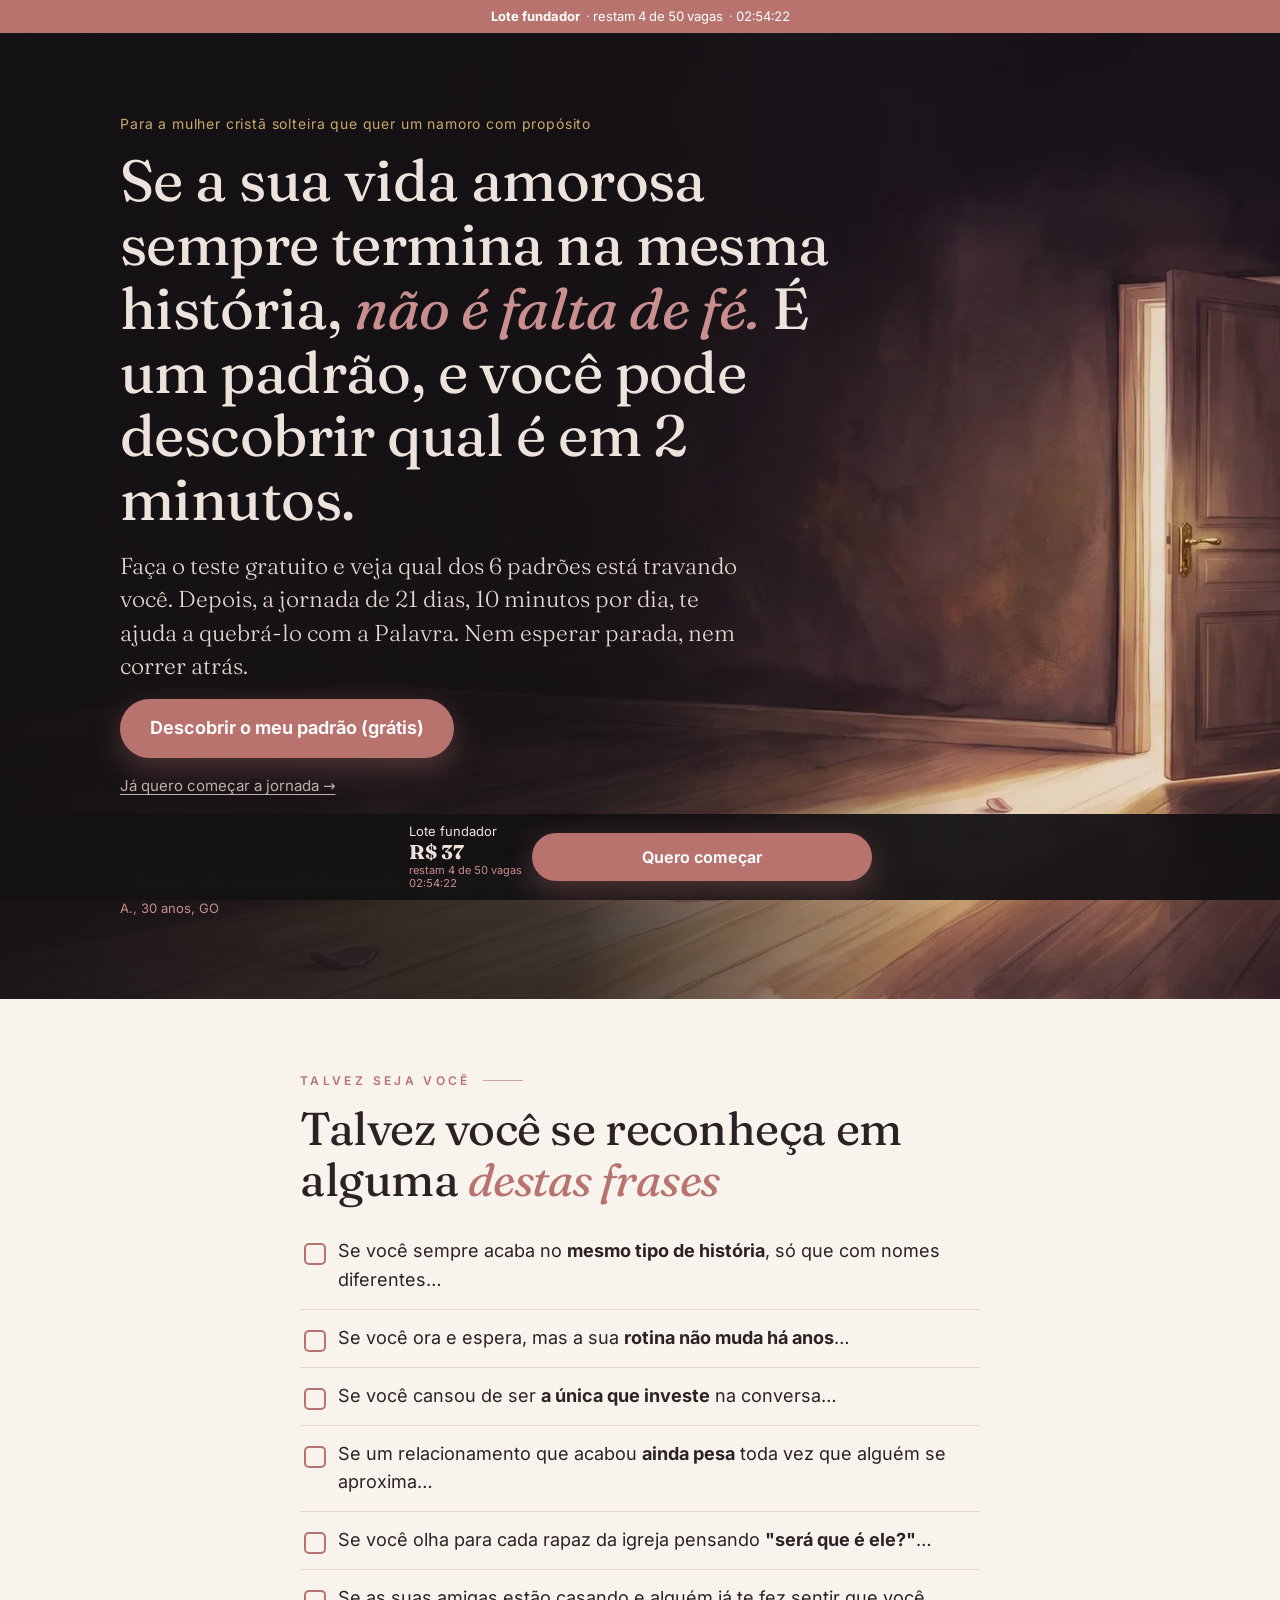
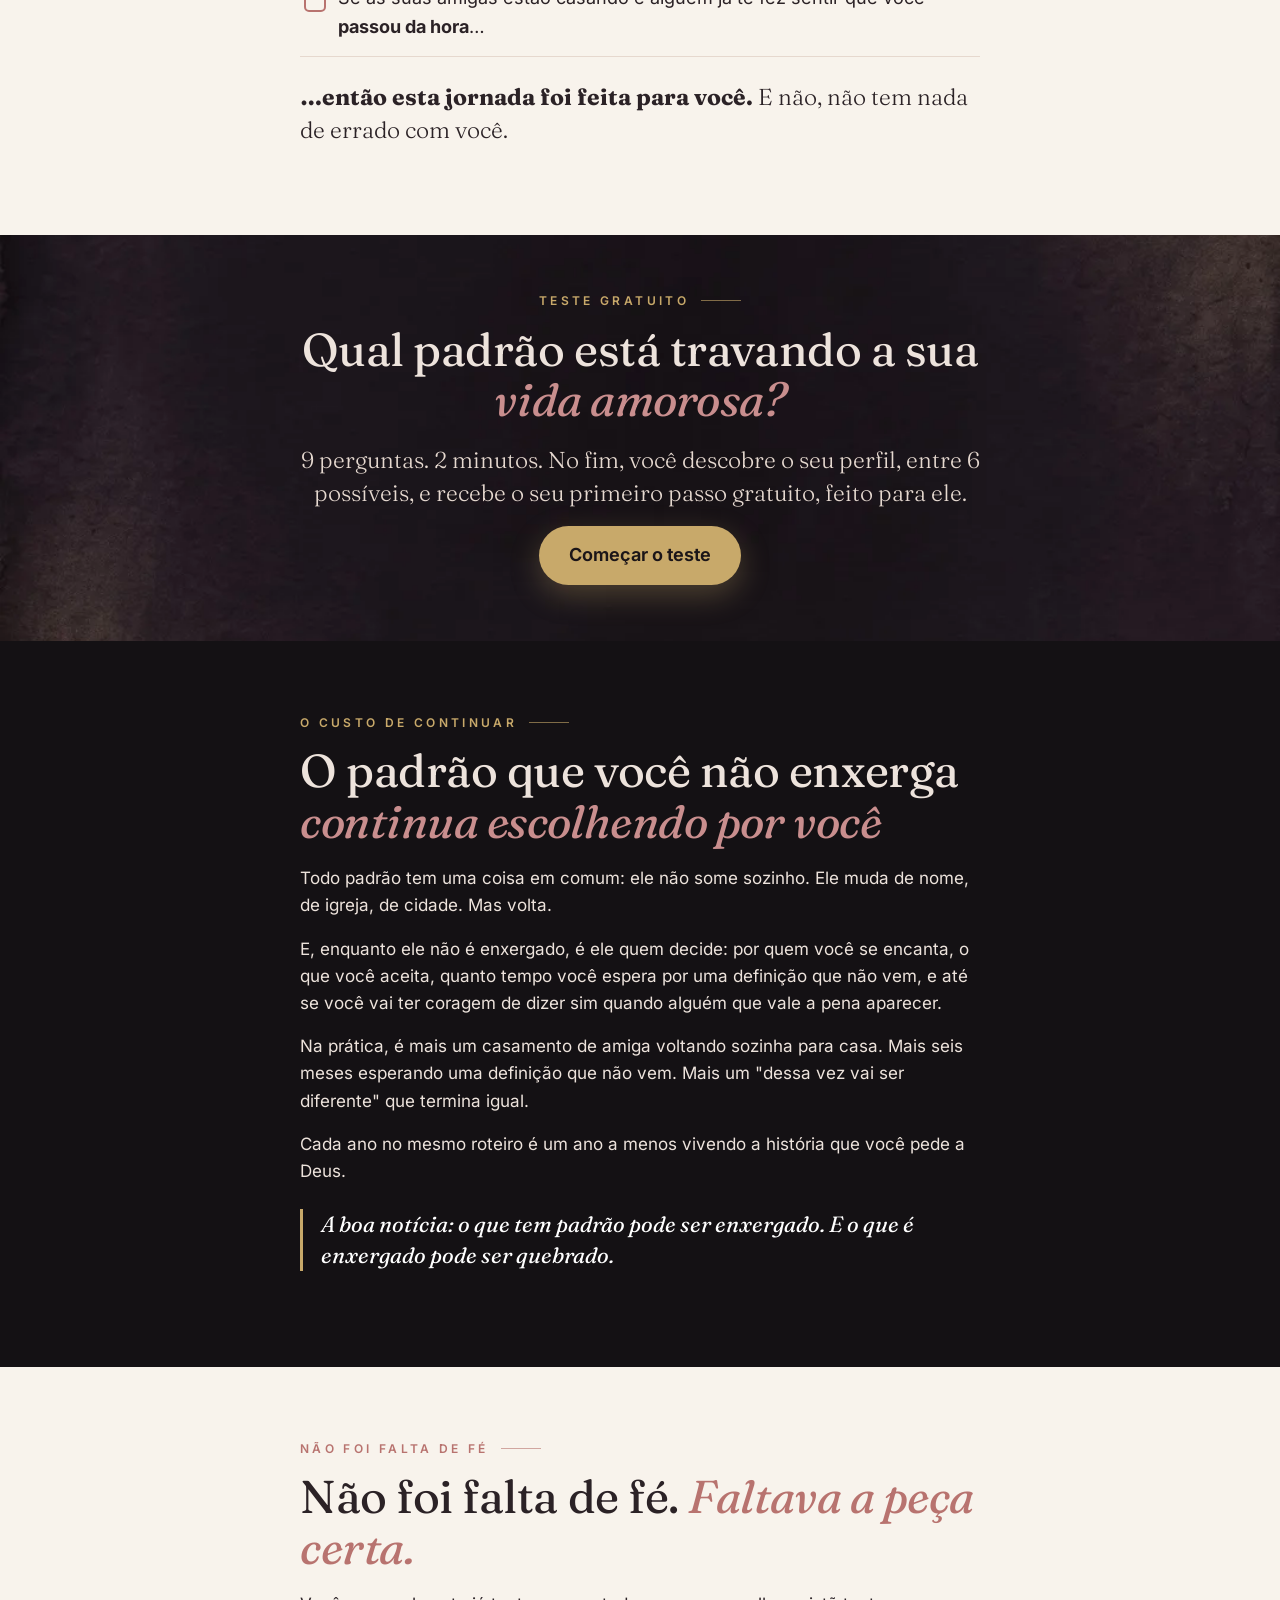
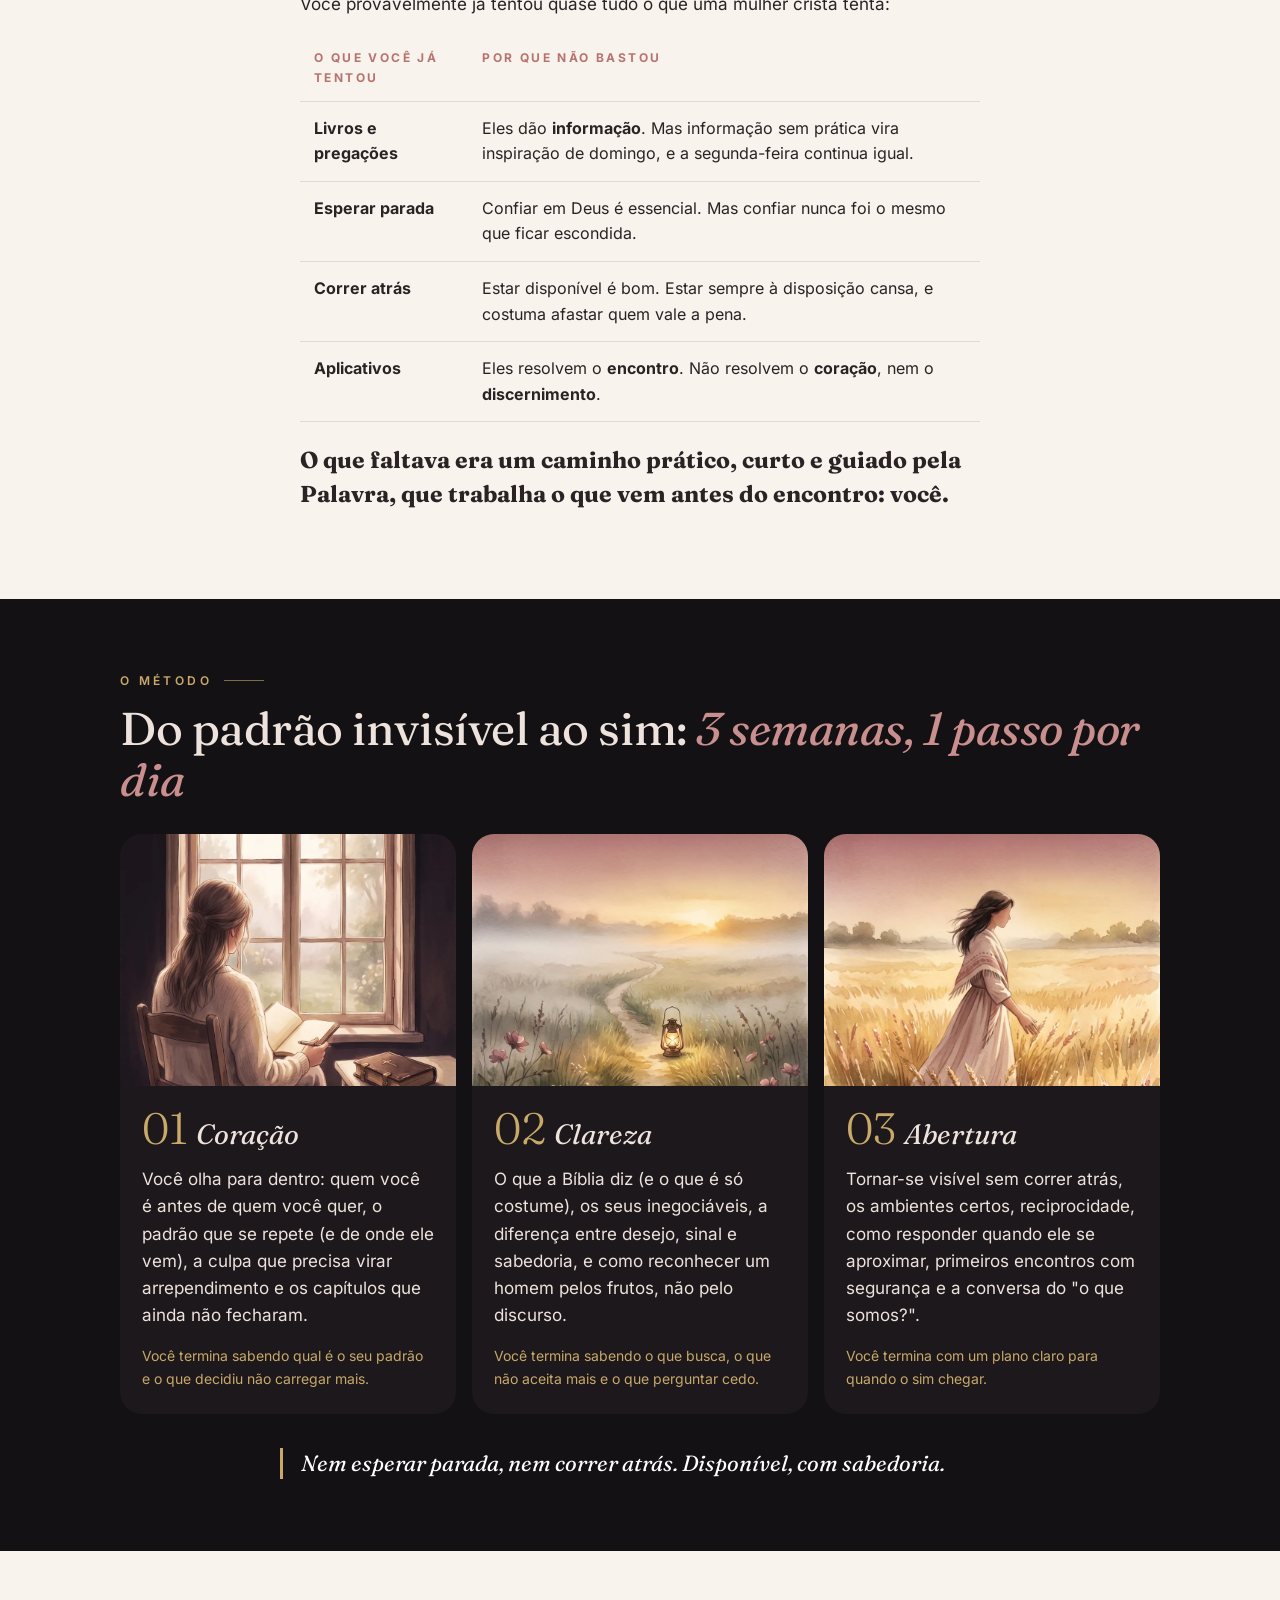
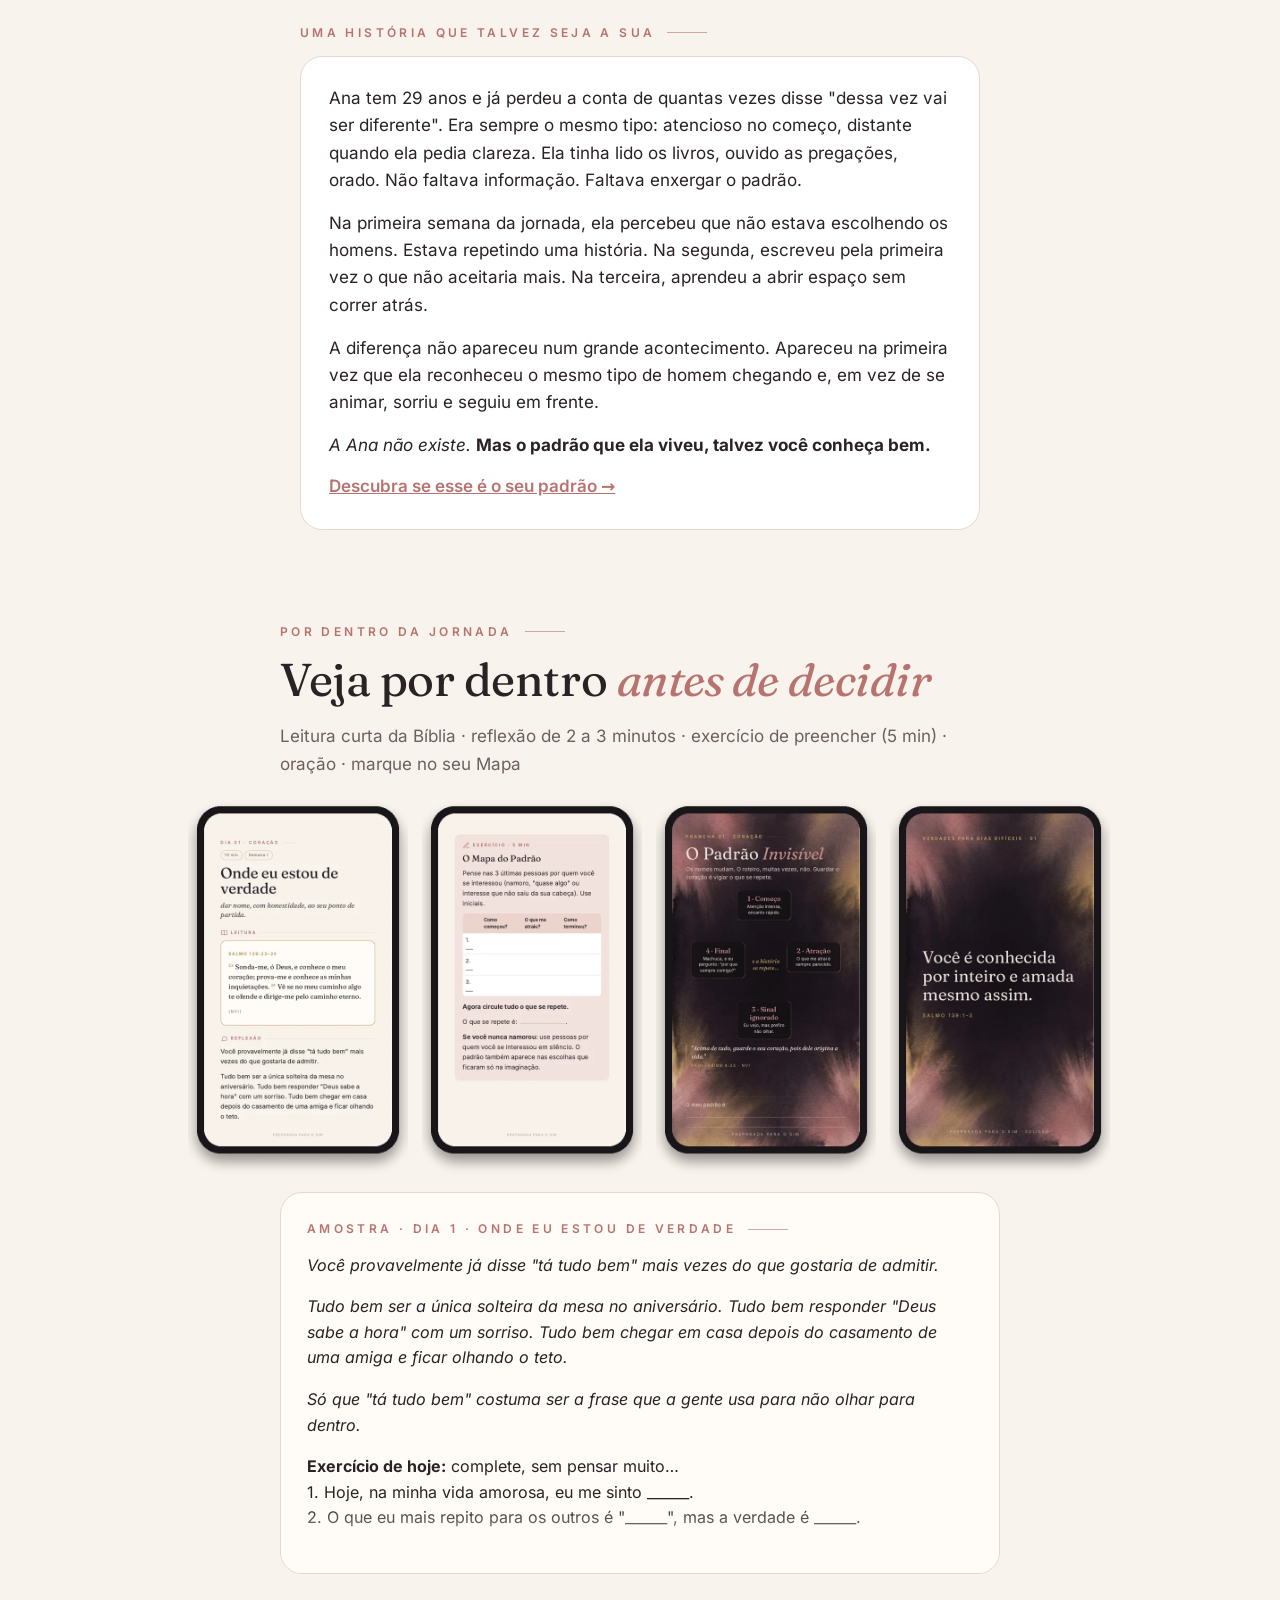
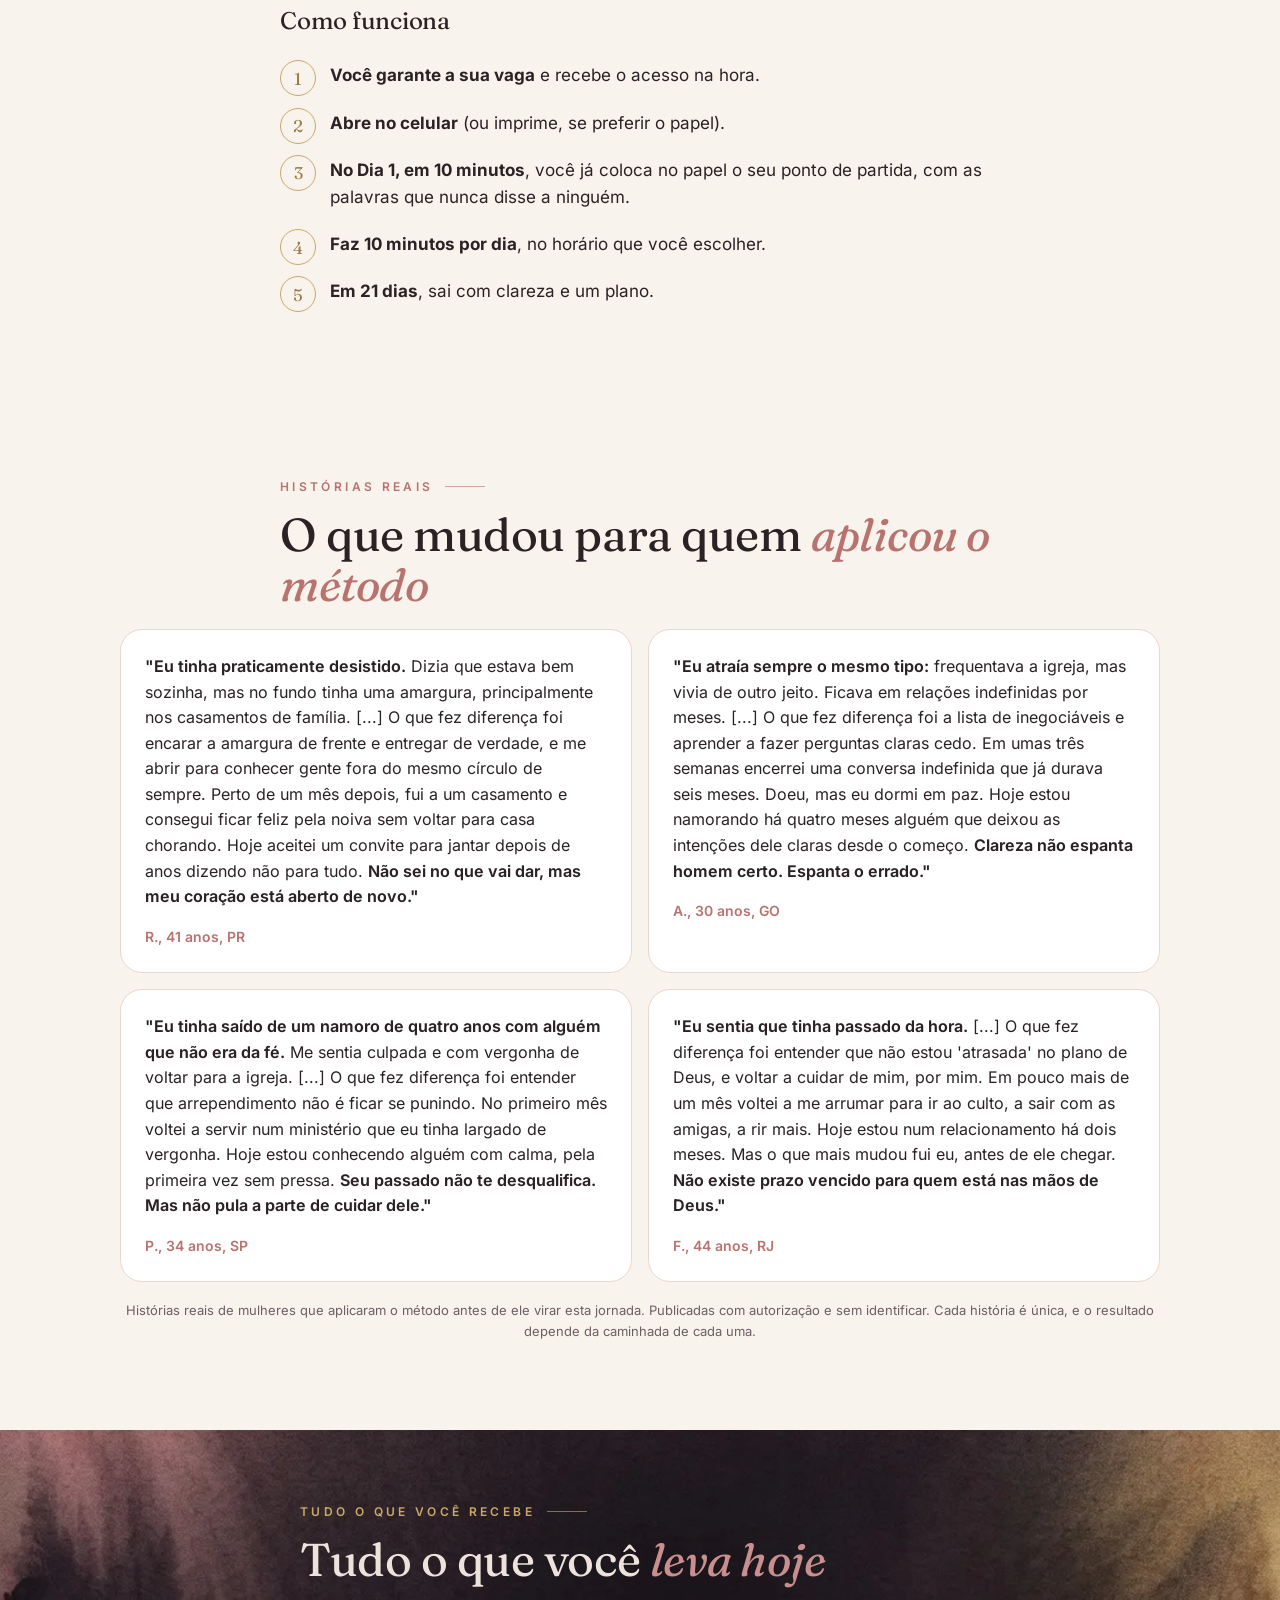
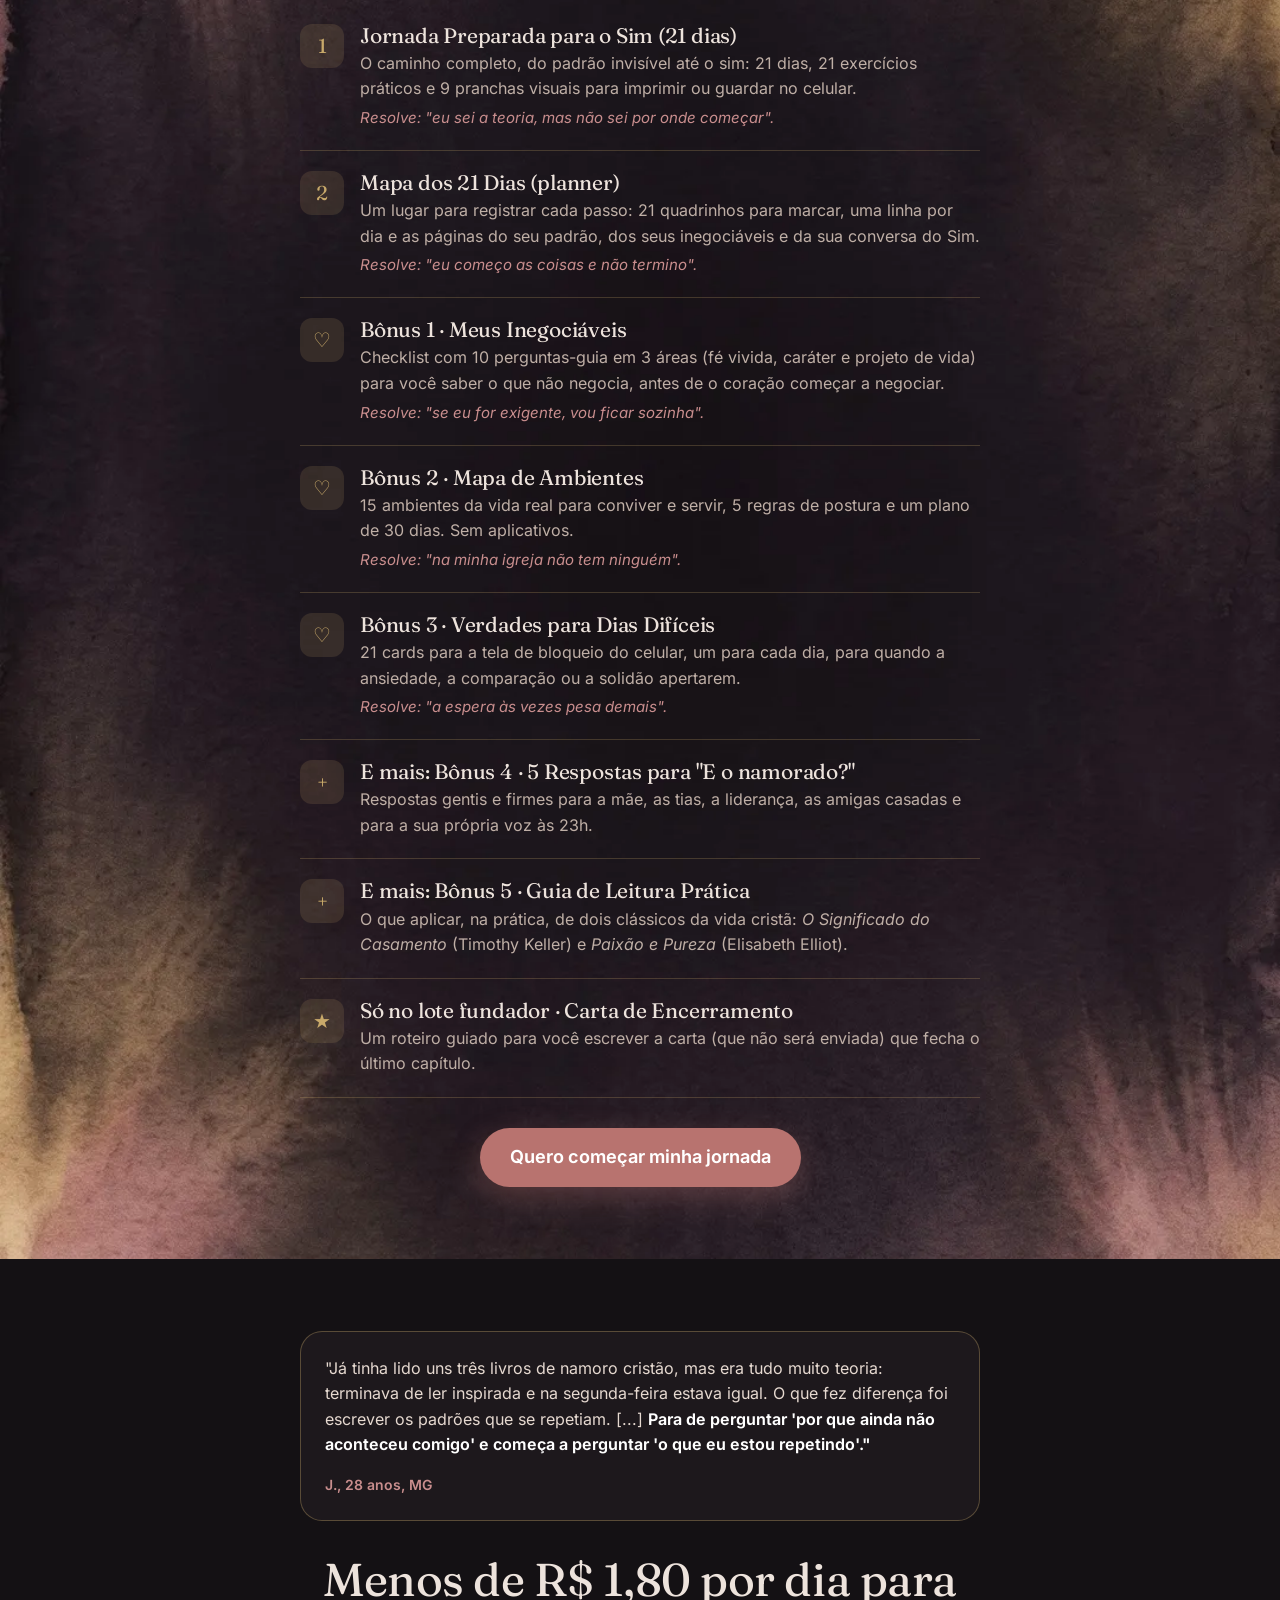
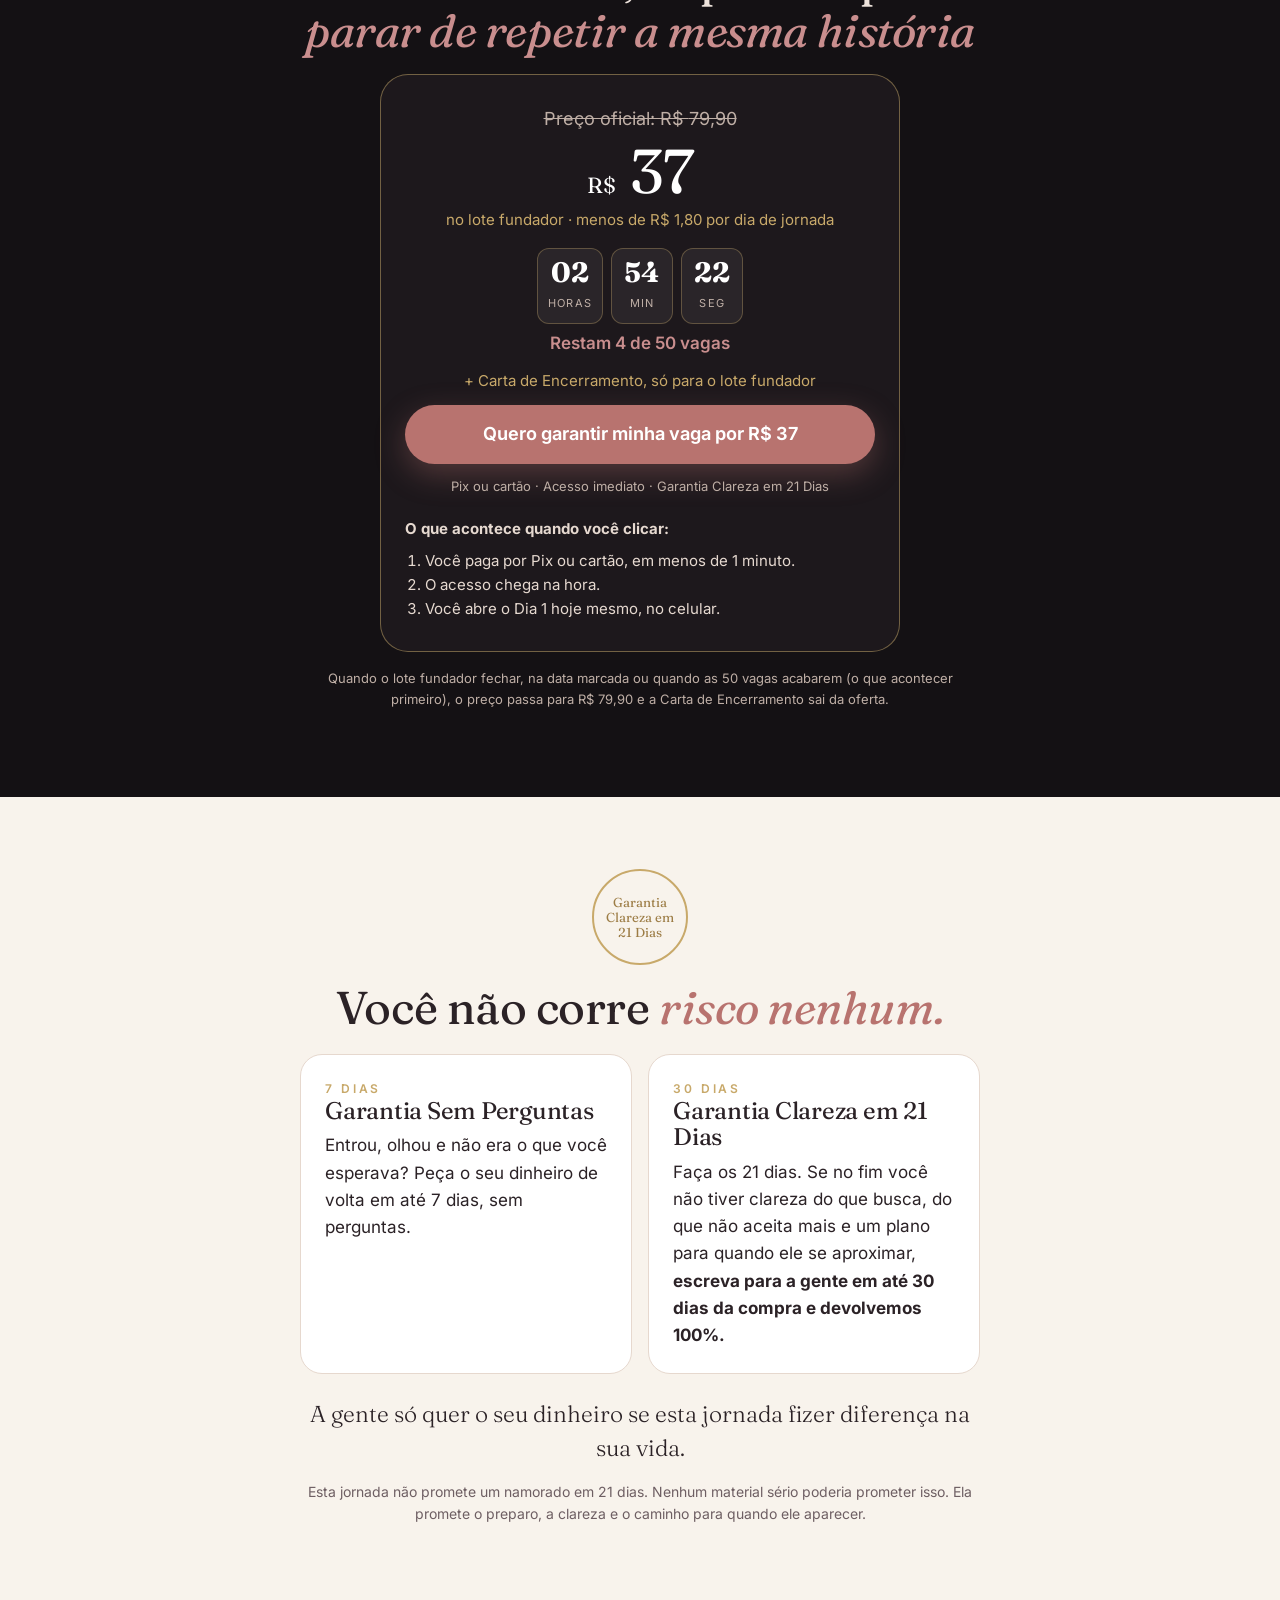
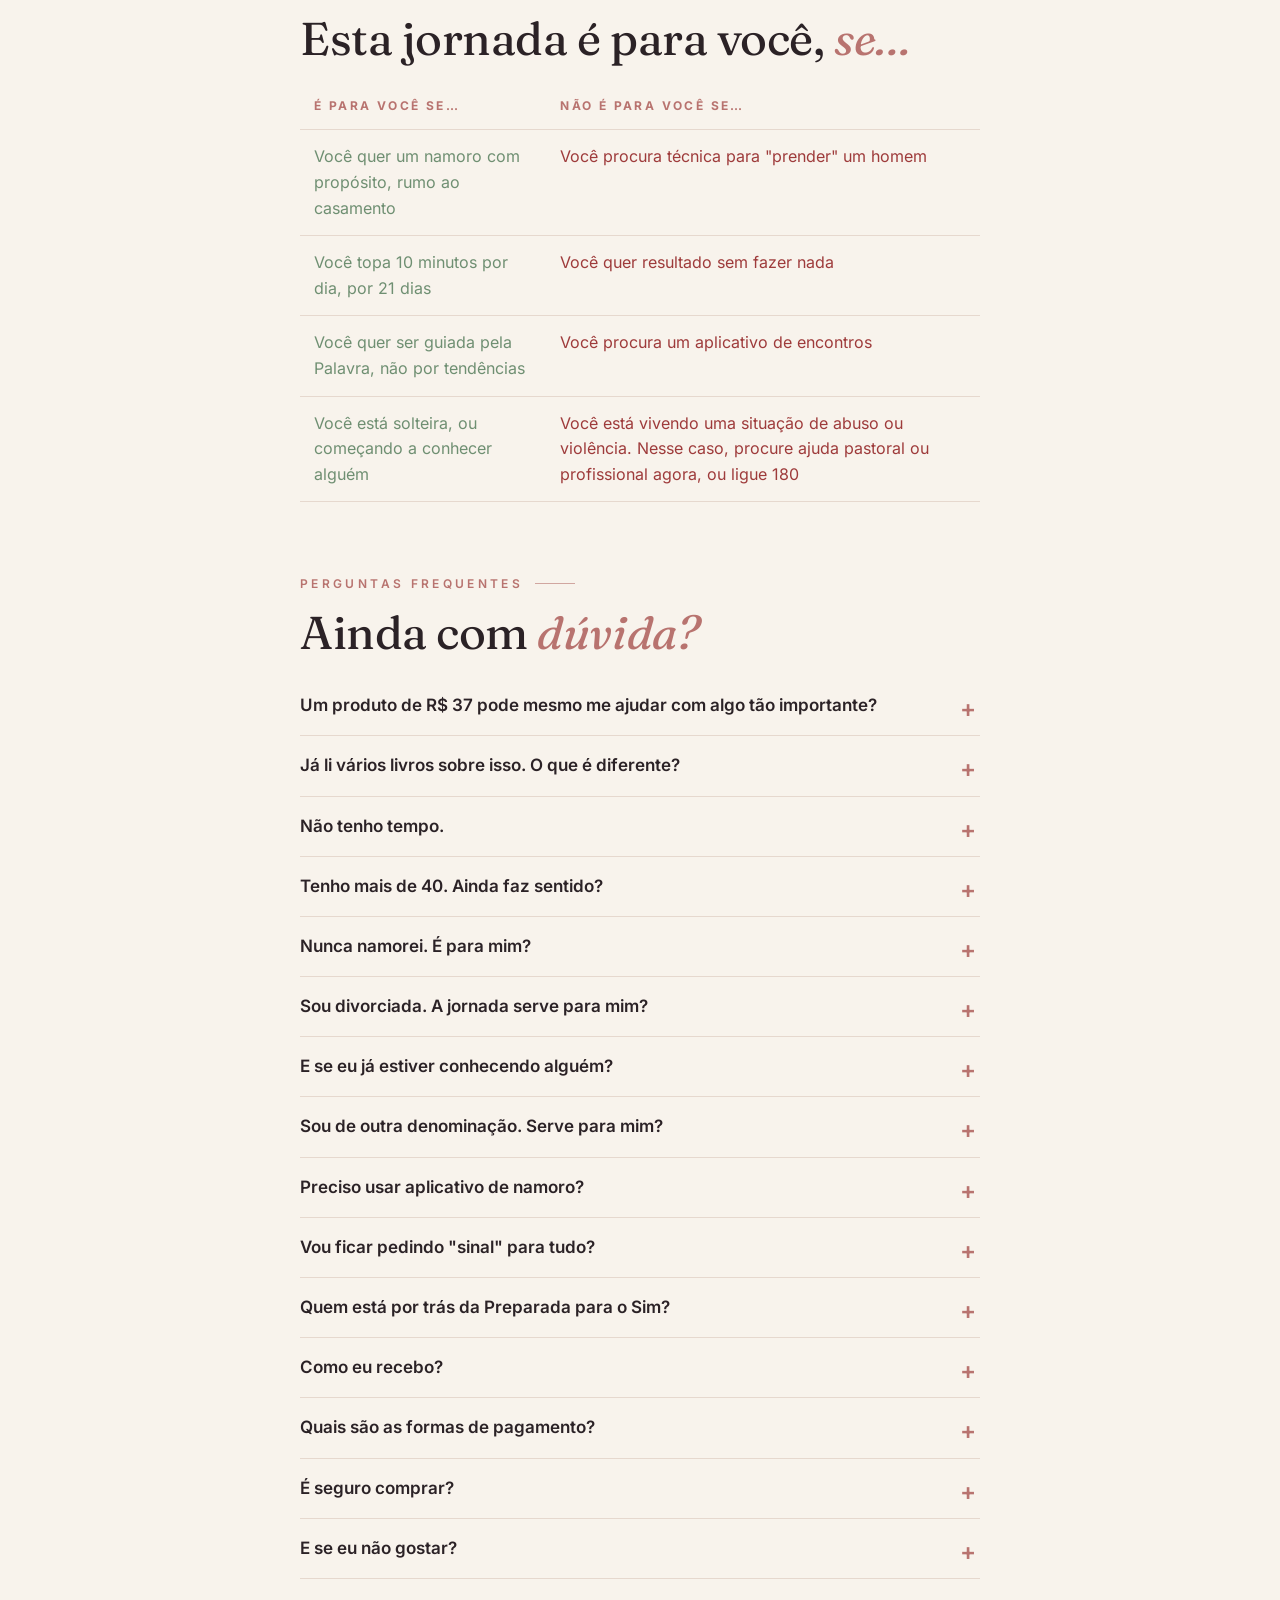
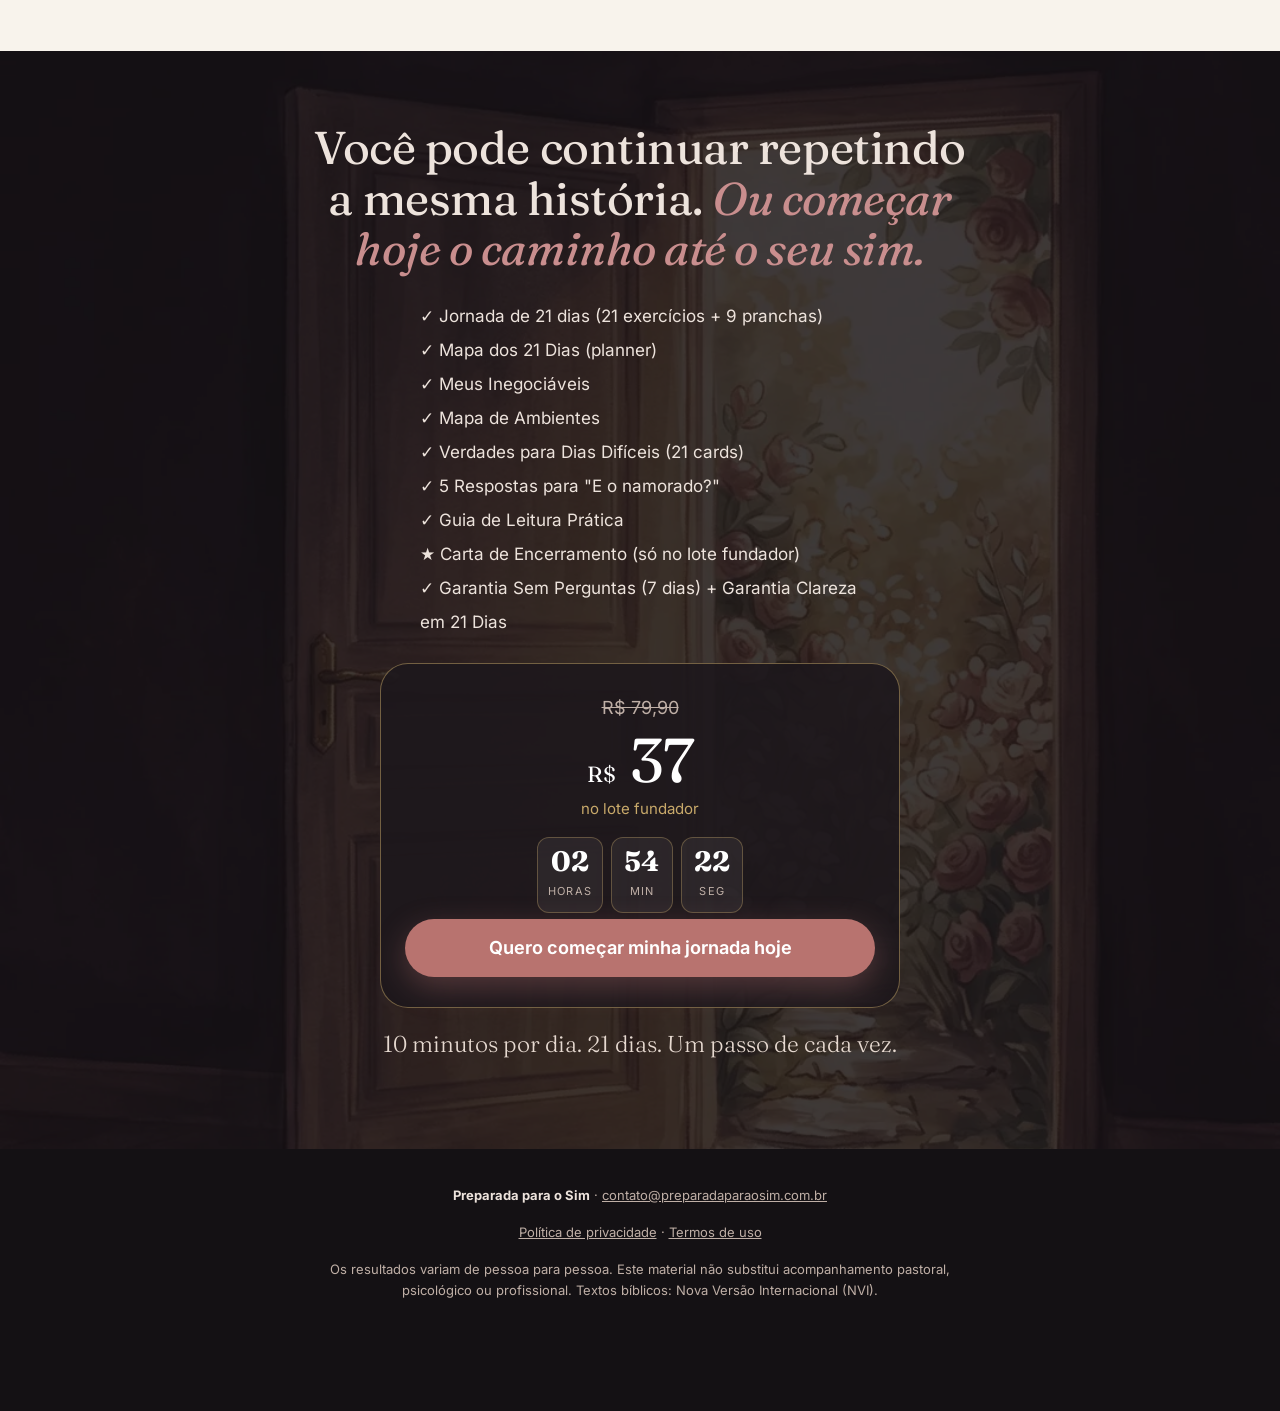
==== commit 5e83f895: "UTMs: repassa utm_id (padrão Utmify/TikTok) até o checkout Co-Authored-By: Claude Opus 5.5 <noreply@" ====
--- a/index.html
+++ b/index.html
@@ -15,7 +15,9 @@
 <link rel="preload" href="assets/fonts/inter-latin-wght-normal.woff2" as="font" type="font/woff2" crossorigin>
 <link rel="stylesheet" href="css/site.css?v=6">
 <link rel="icon" href="data:image/svg+xml,%3Csvg xmlns='http://www.w3.org/2000/svg' viewBox='0 0 64 64'%3E%3Crect width='64' height='64' rx='14' fill='%23141114'/%3E%3Ctext x='32' y='44' font-family='Georgia' font-size='34' text-anchor='middle' fill='%23C8A96A'%3ES%3C/text%3E%3C/svg%3E">
-<script src="js/config.js?v=10"></script><script src="js/main.js?v=12"></script><script src="js/quiz.js?v=12" defer></script>
+<!-- Utmify: captura de UTMs (sem mexer no sck) -->
+<script src="https://cdn.utmify.com.br/scripts/utms/latest.js" data-utmify-prevent-xcod-sck data-utmify-prevent-subids async defer></script>
+<script src="js/config.js?v=10"></script><script src="js/main.js?v=14"></script><script src="js/quiz.js?v=12" defer></script>
 </head>
 <body>
 
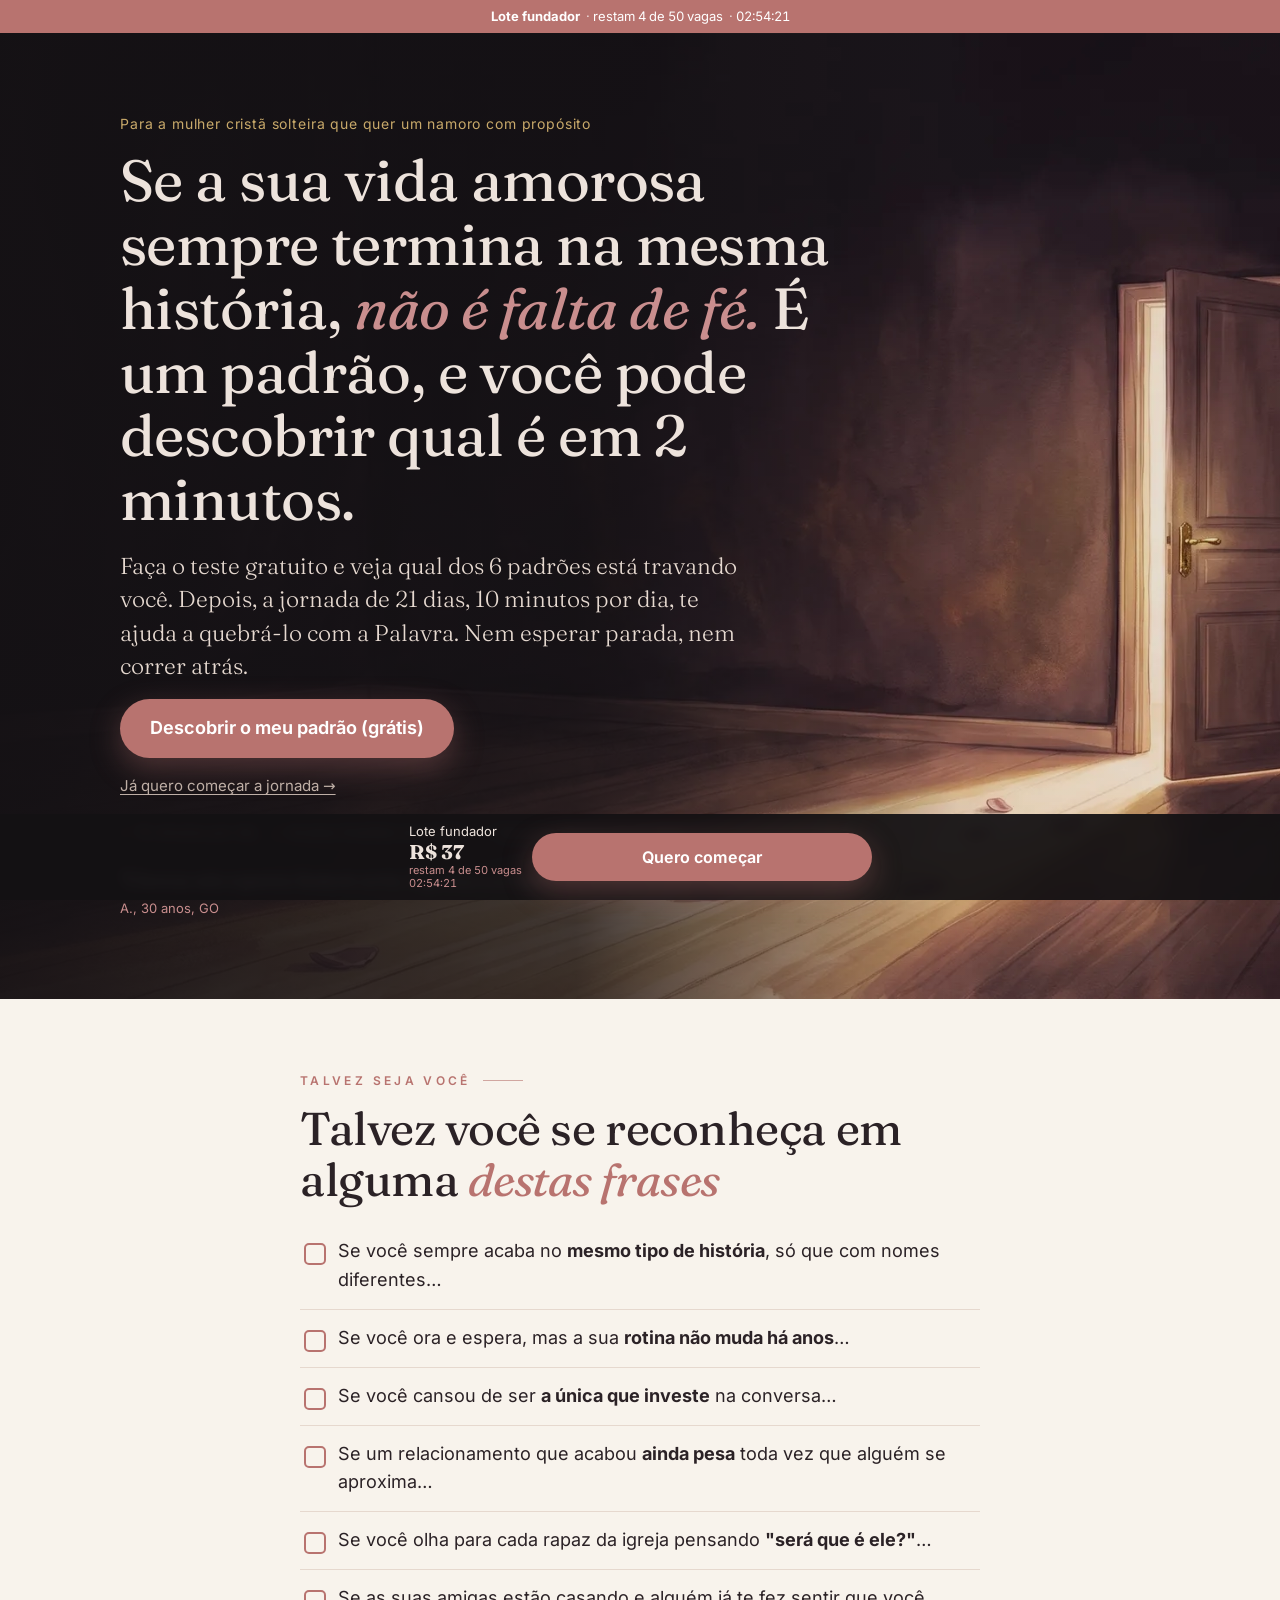
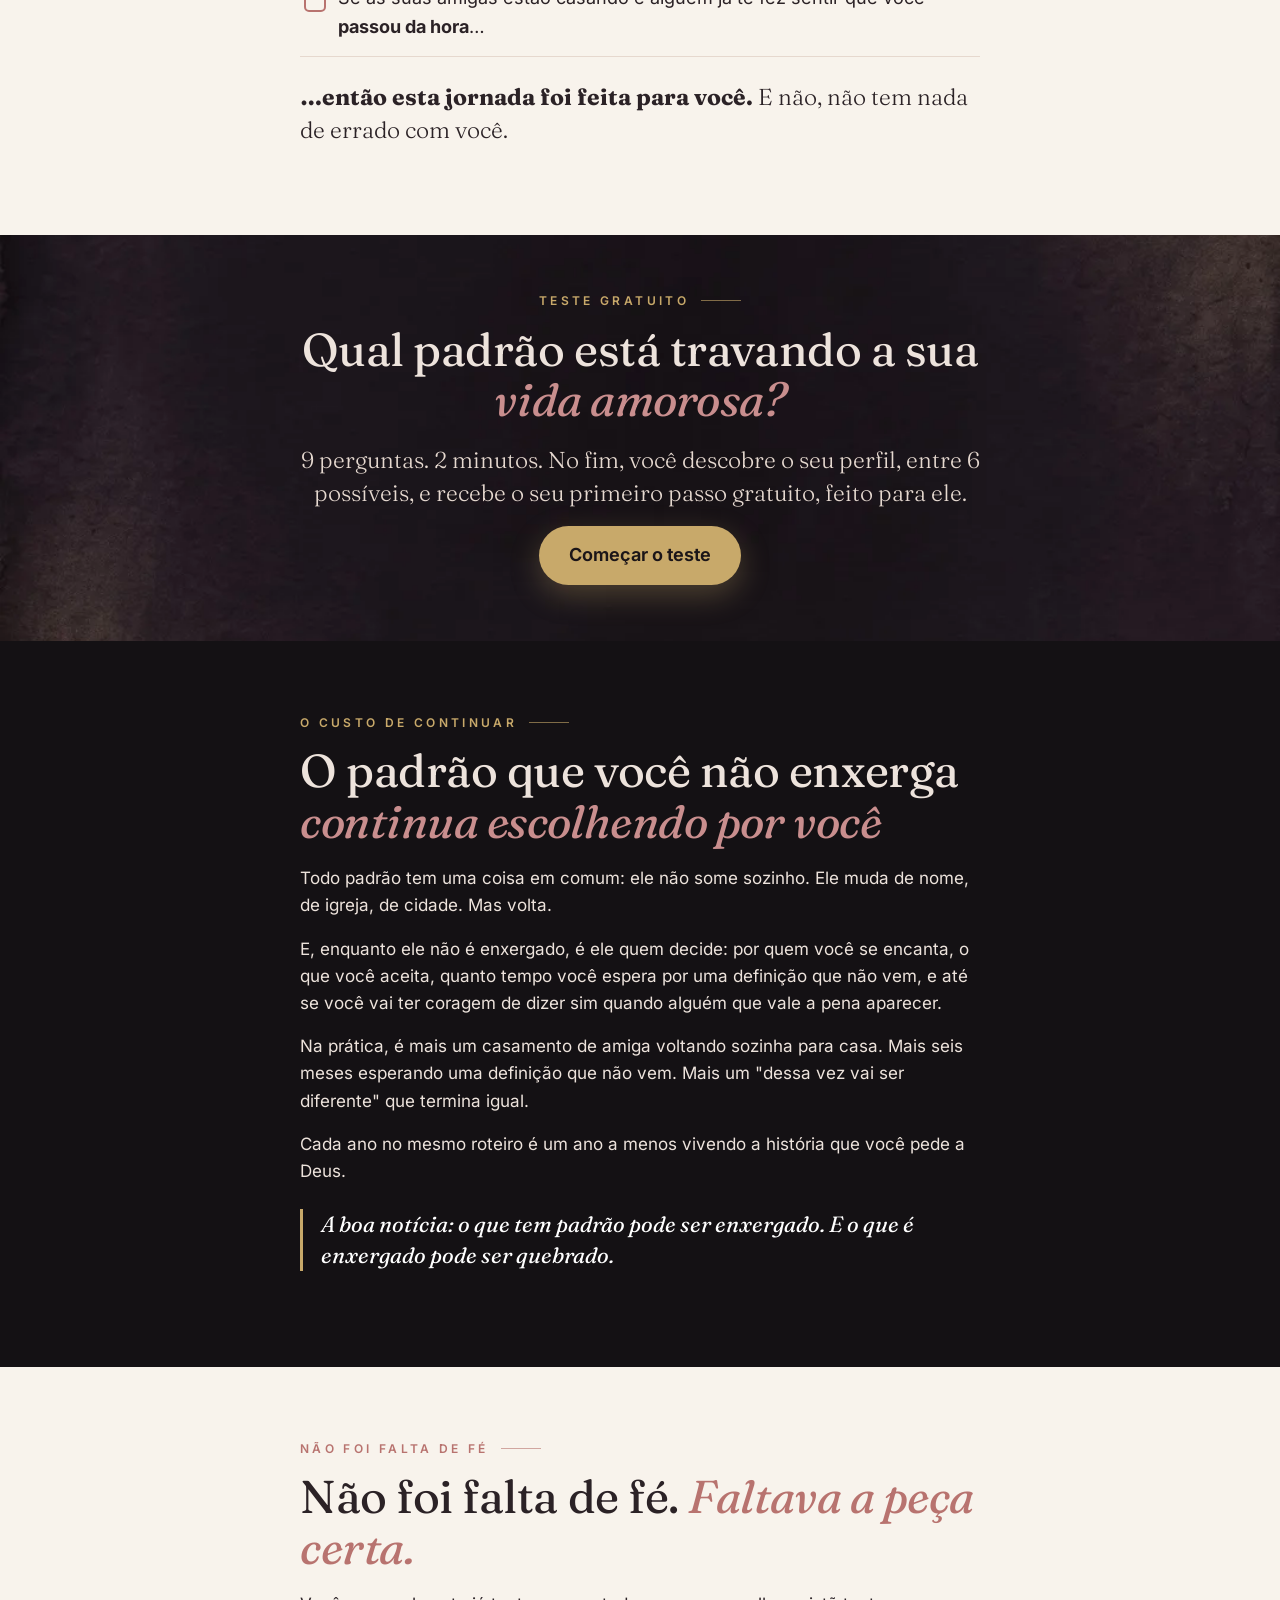
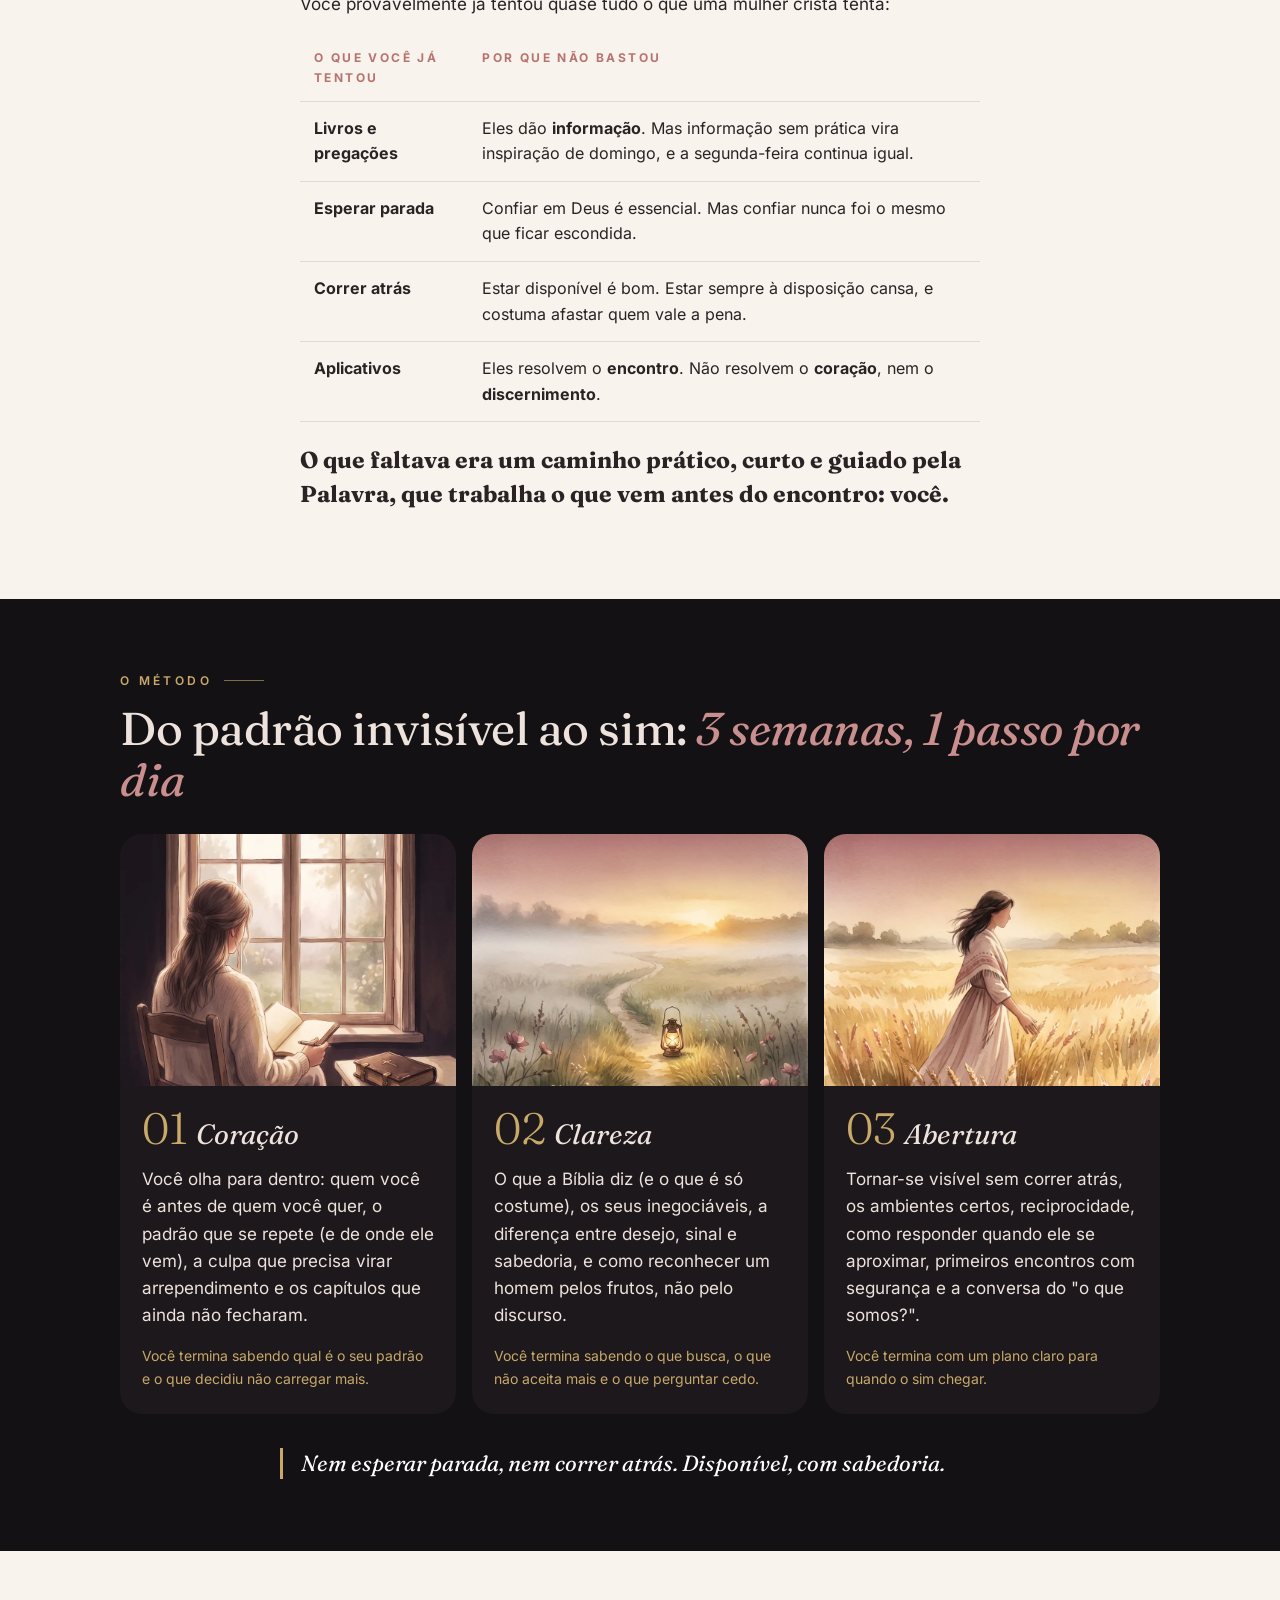
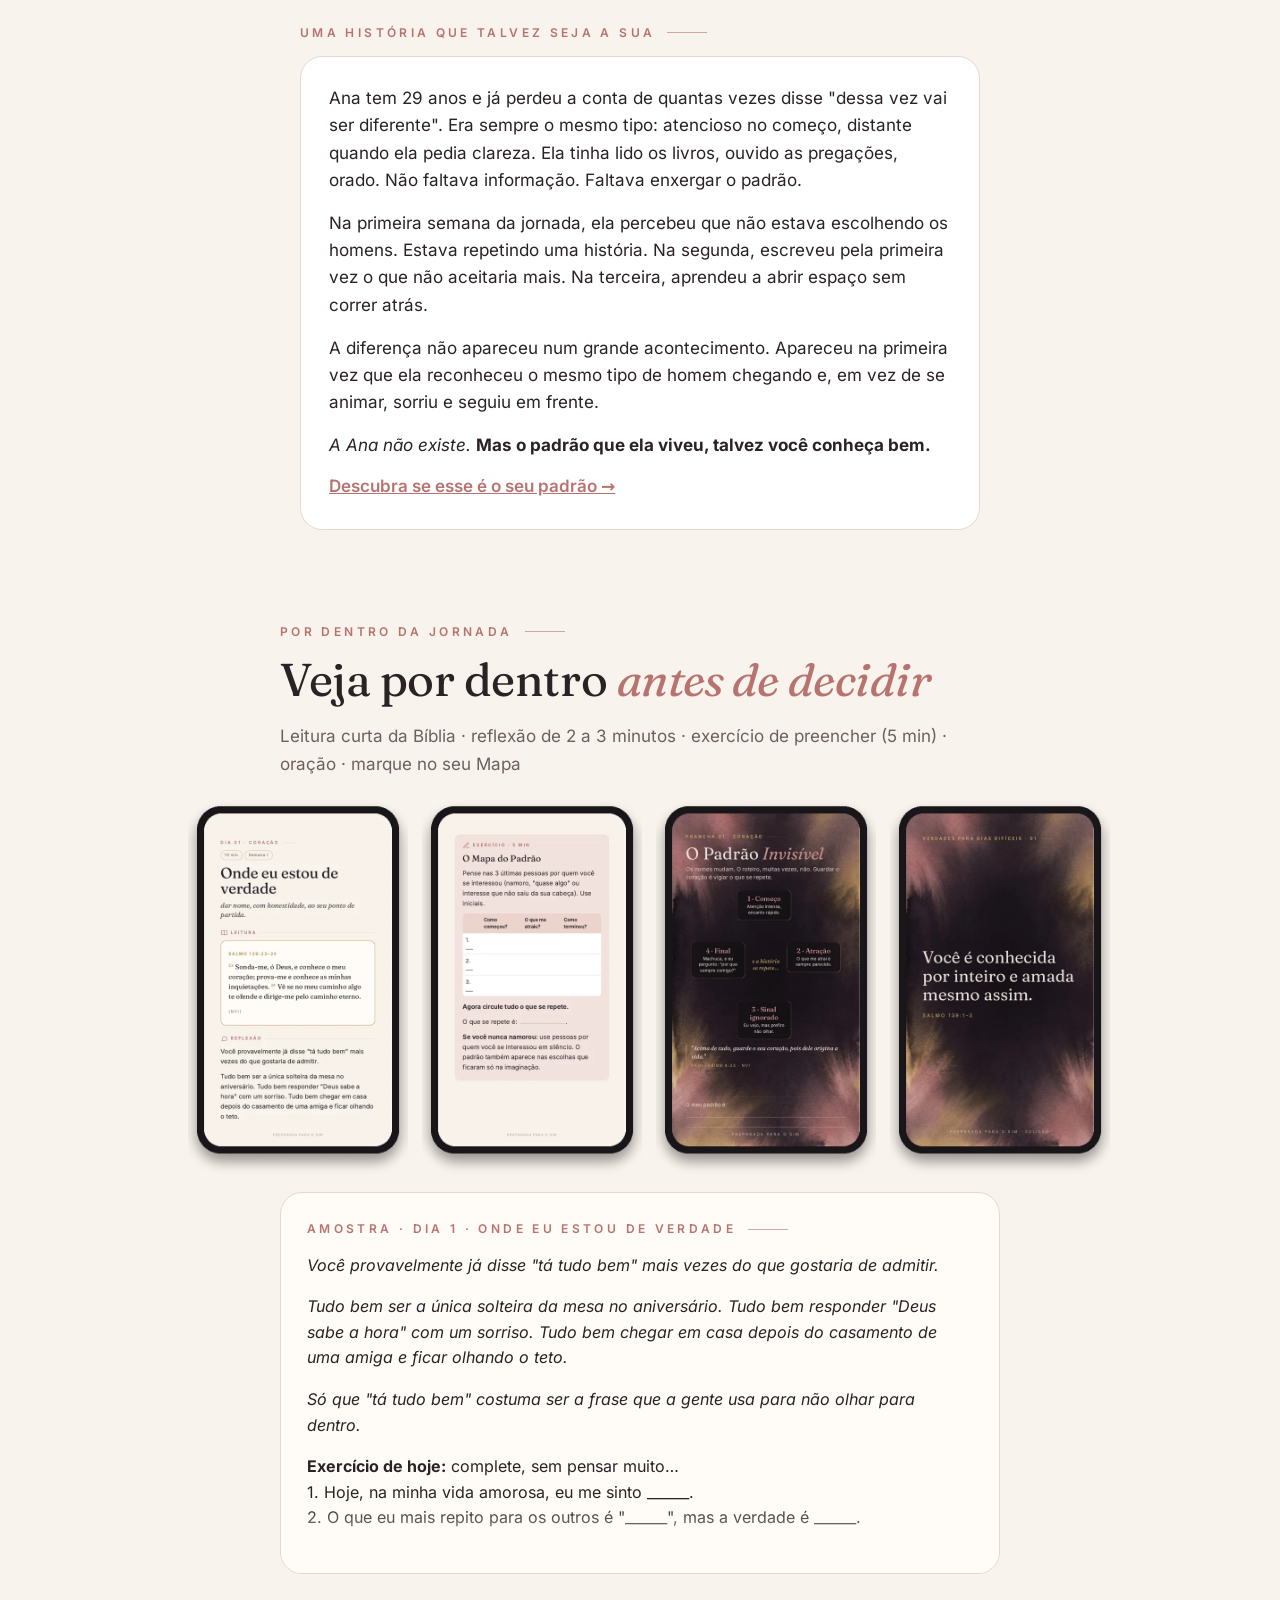
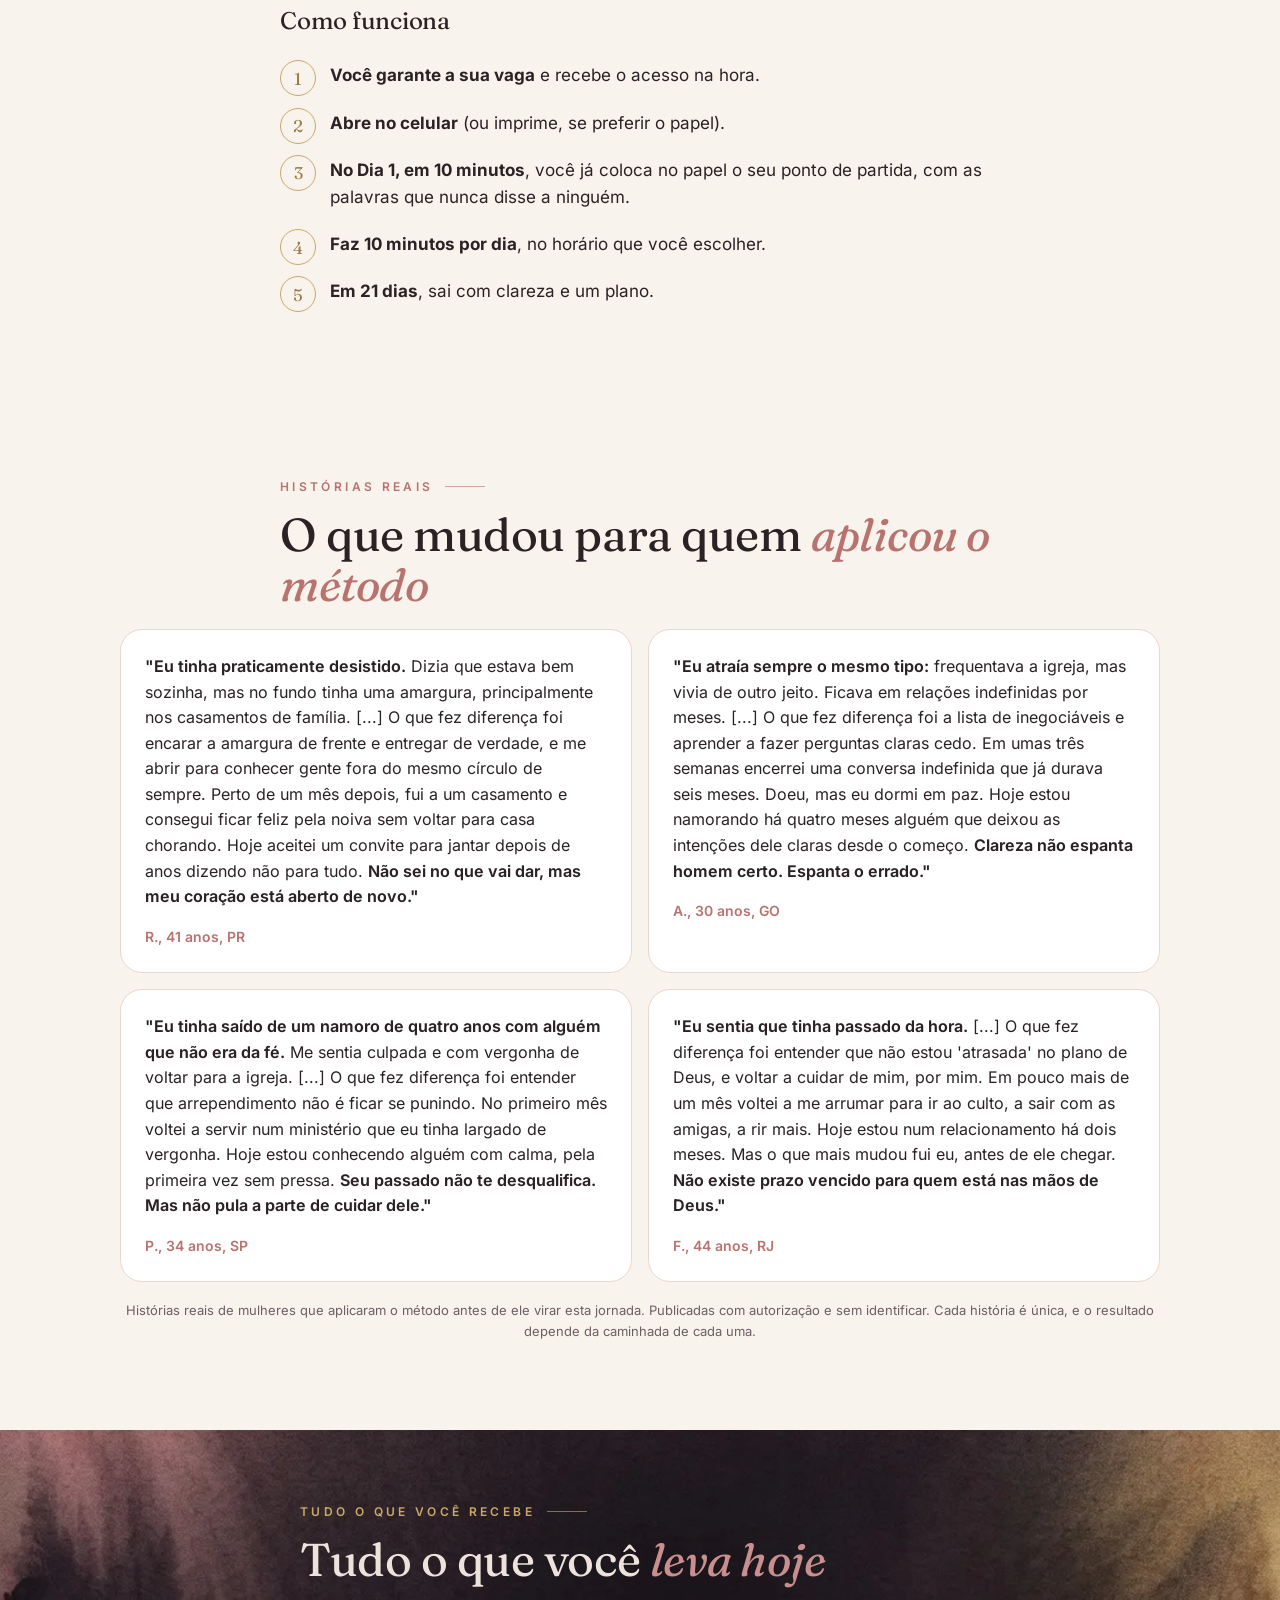
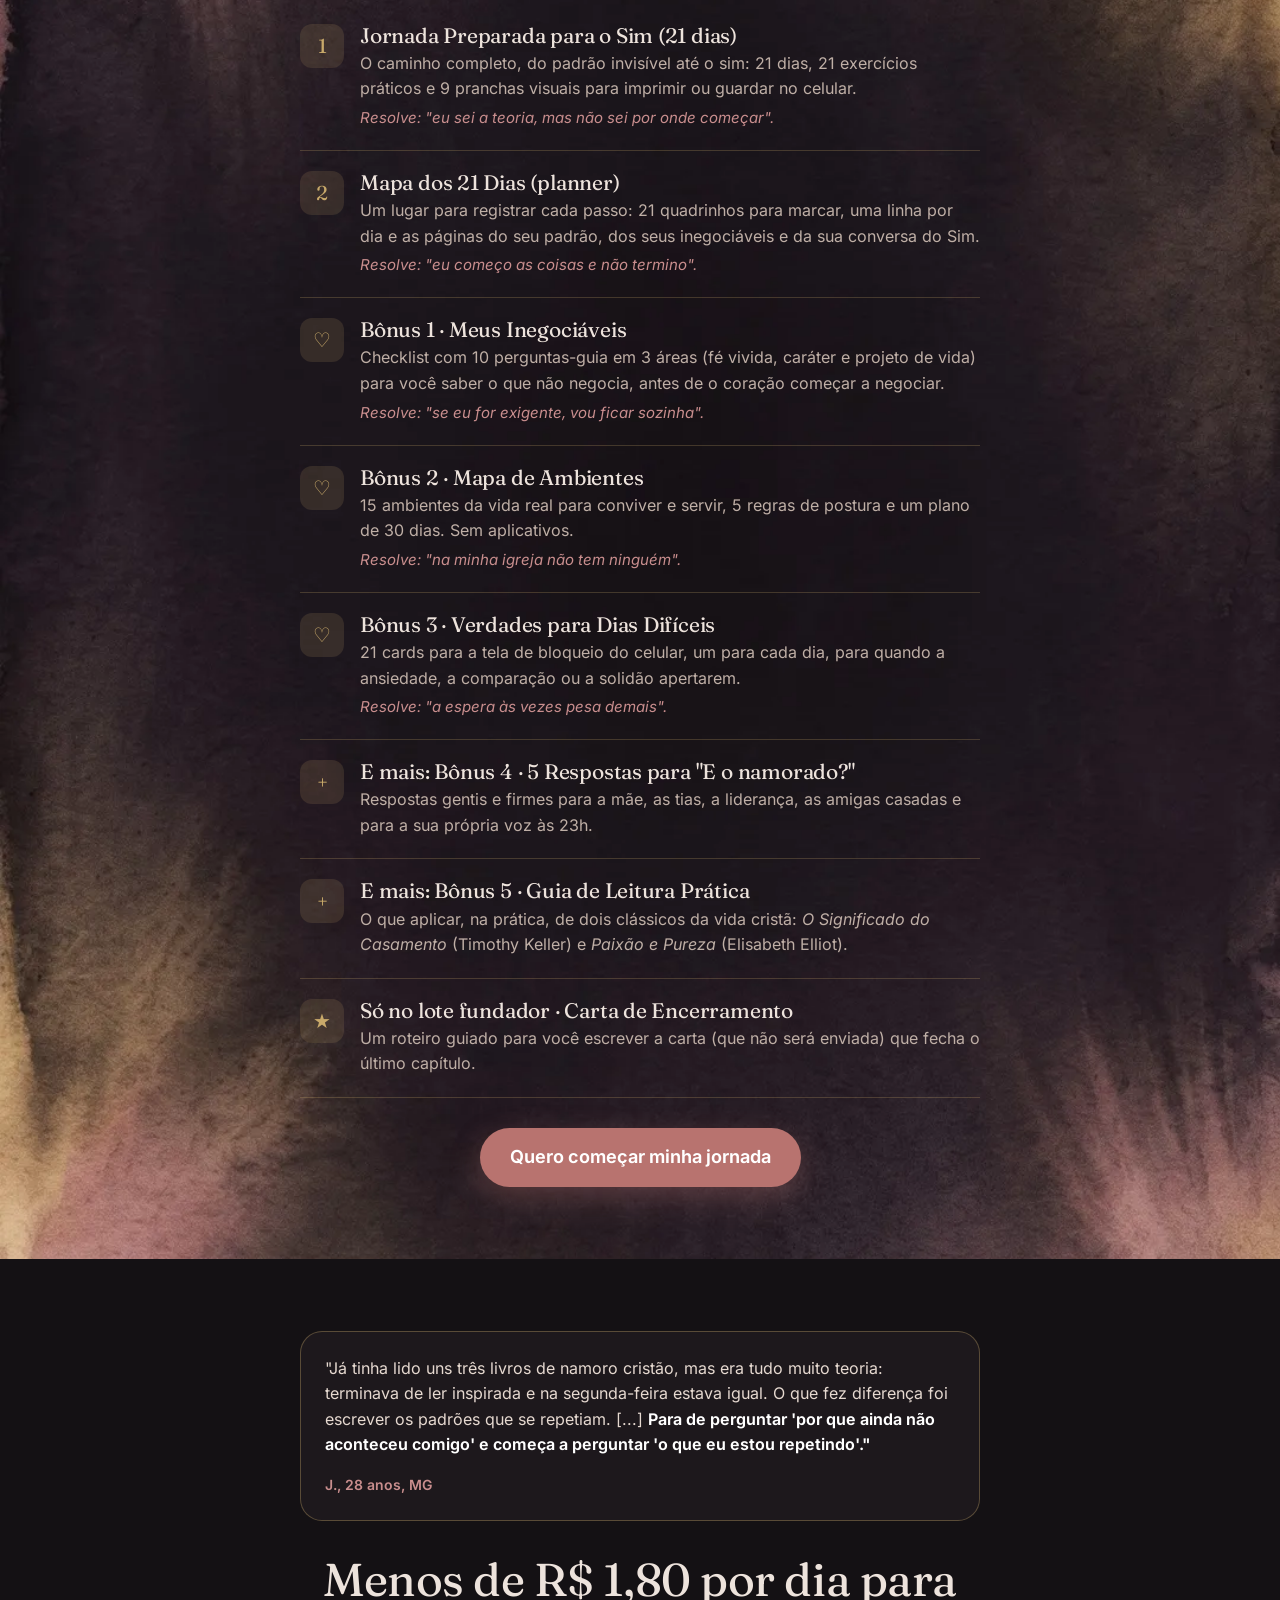
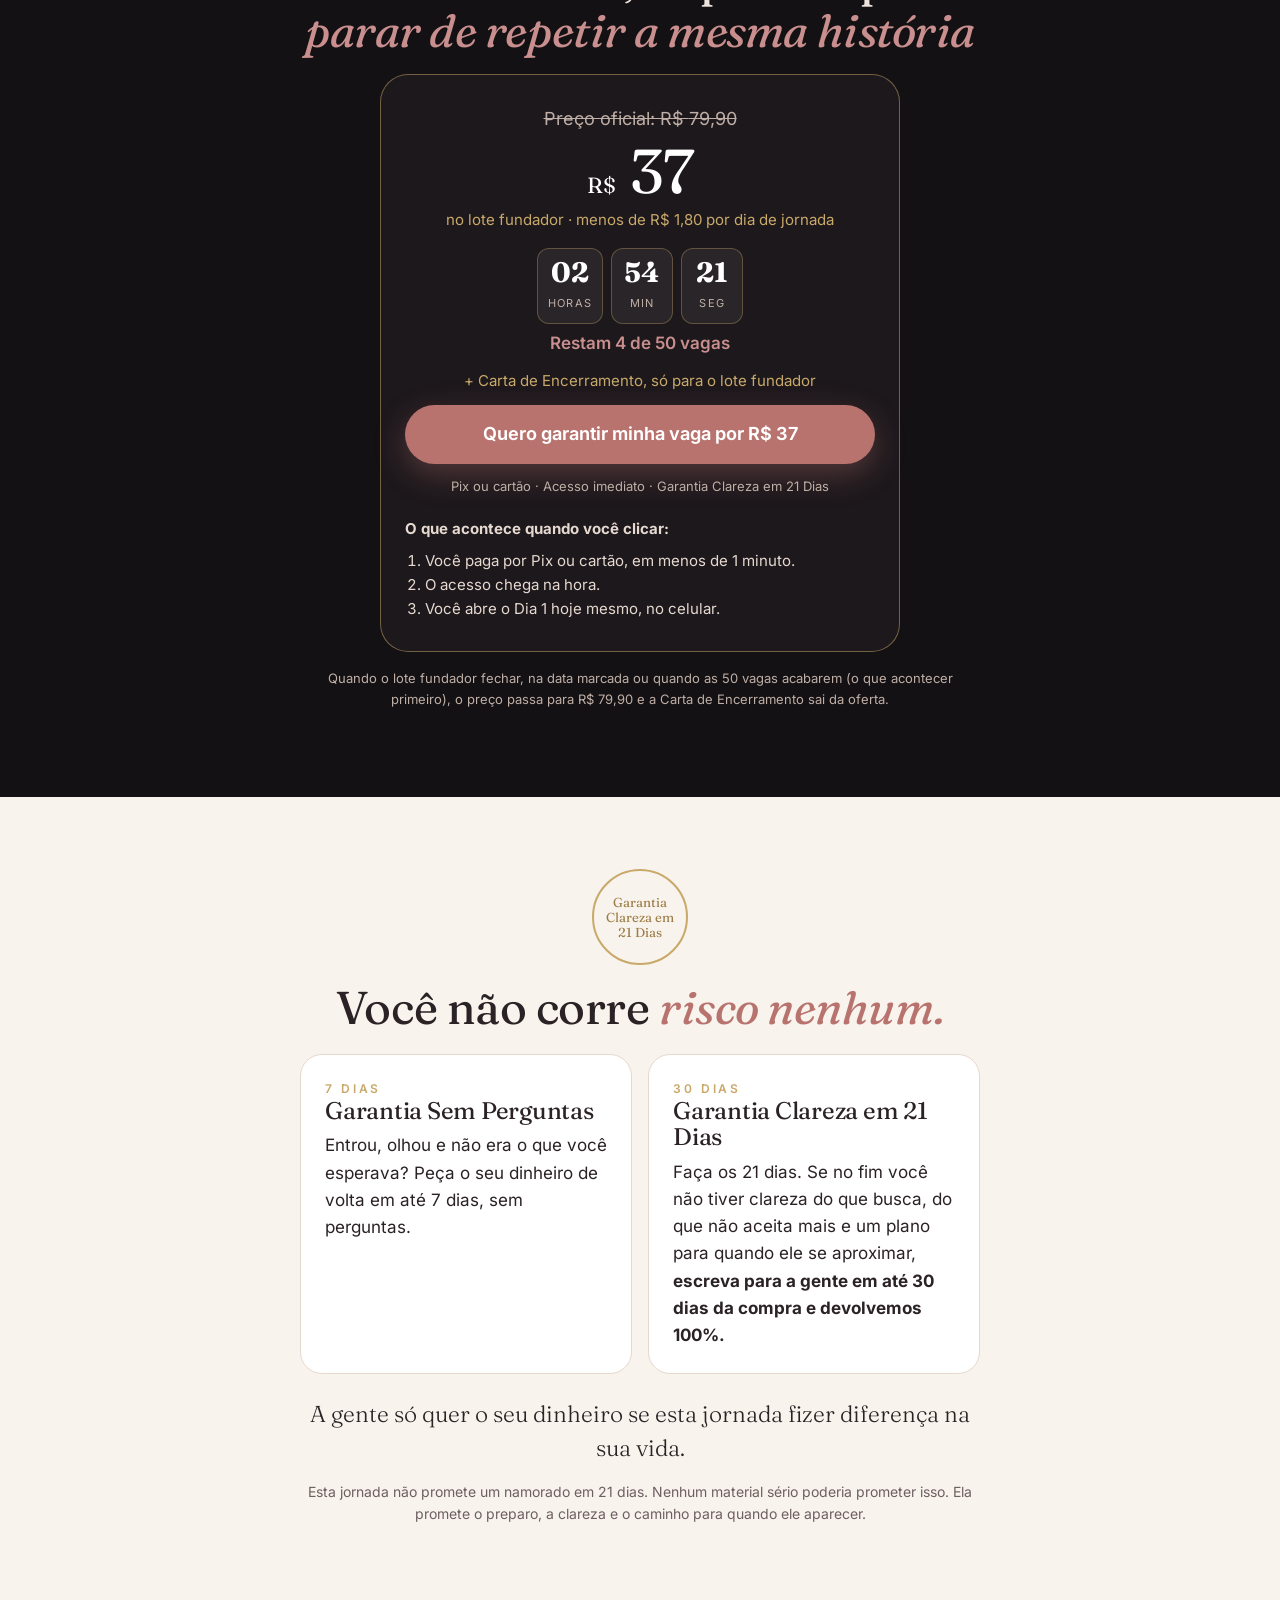
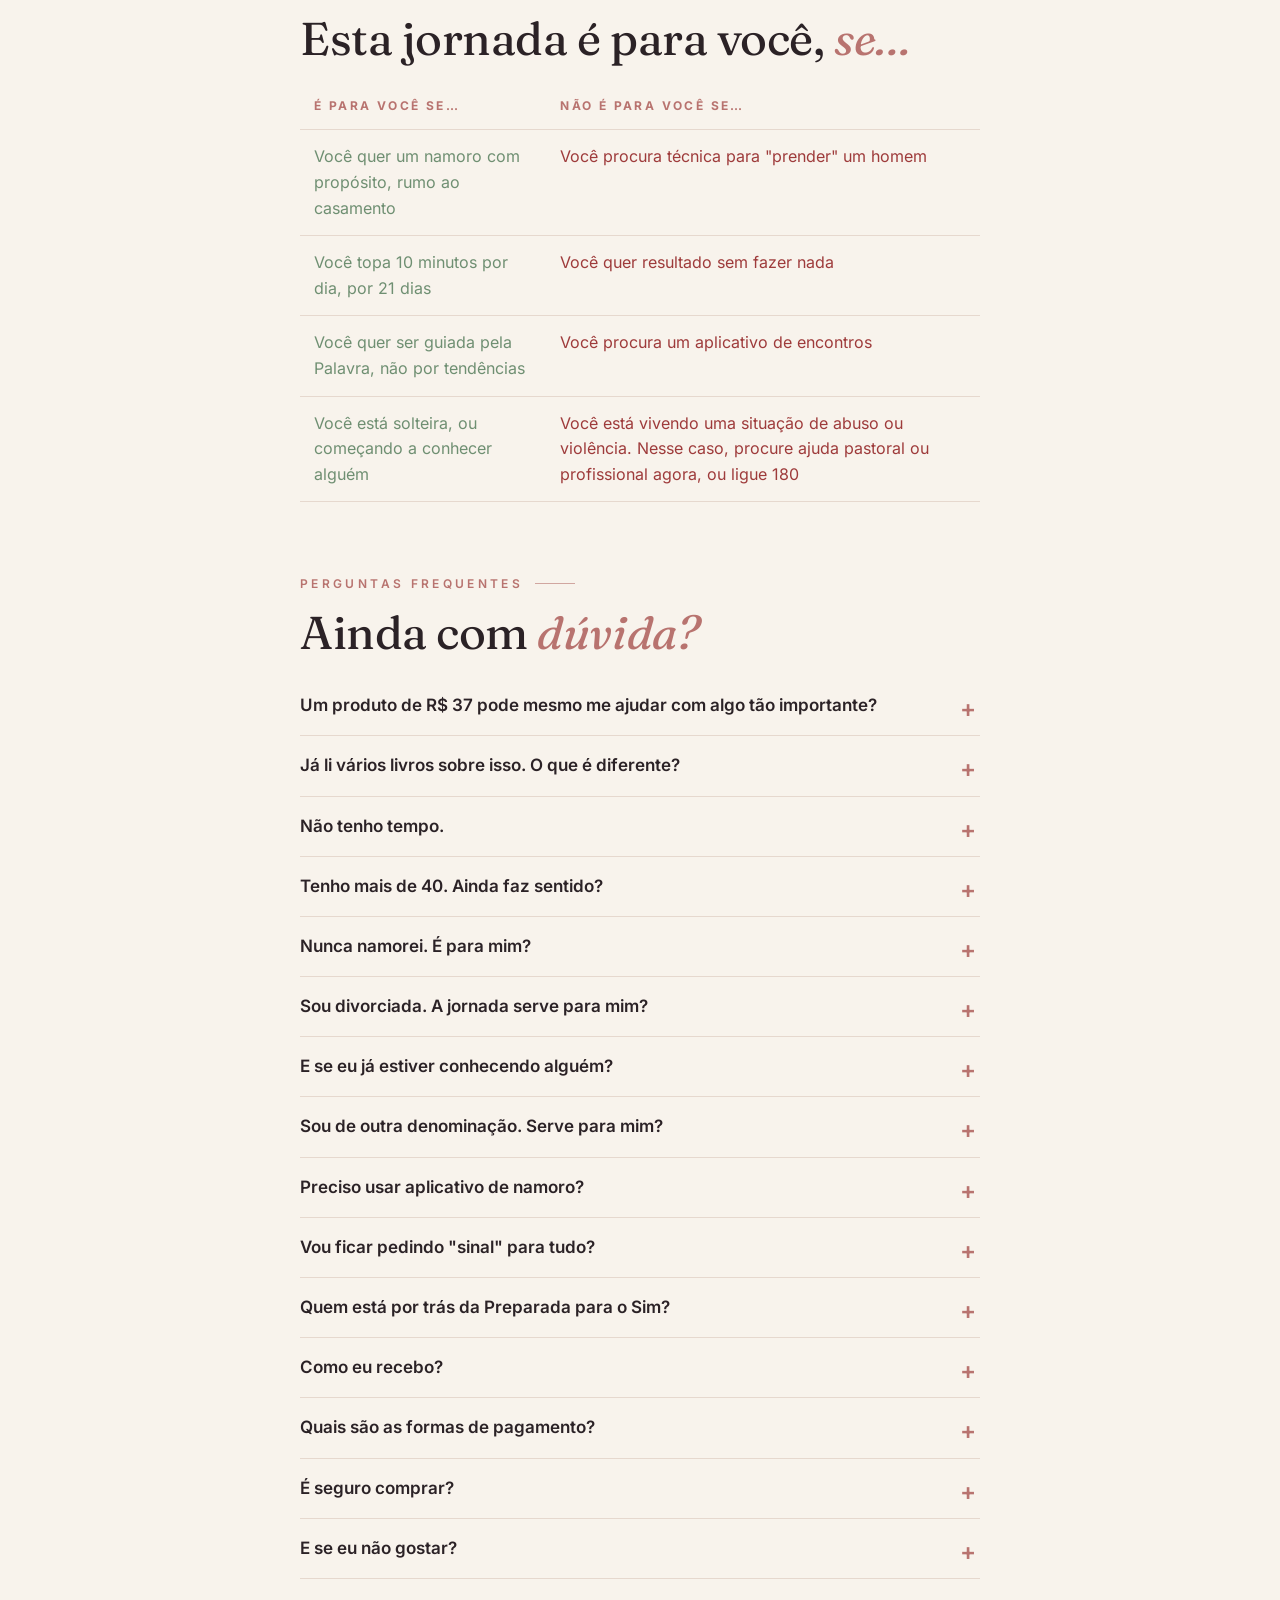
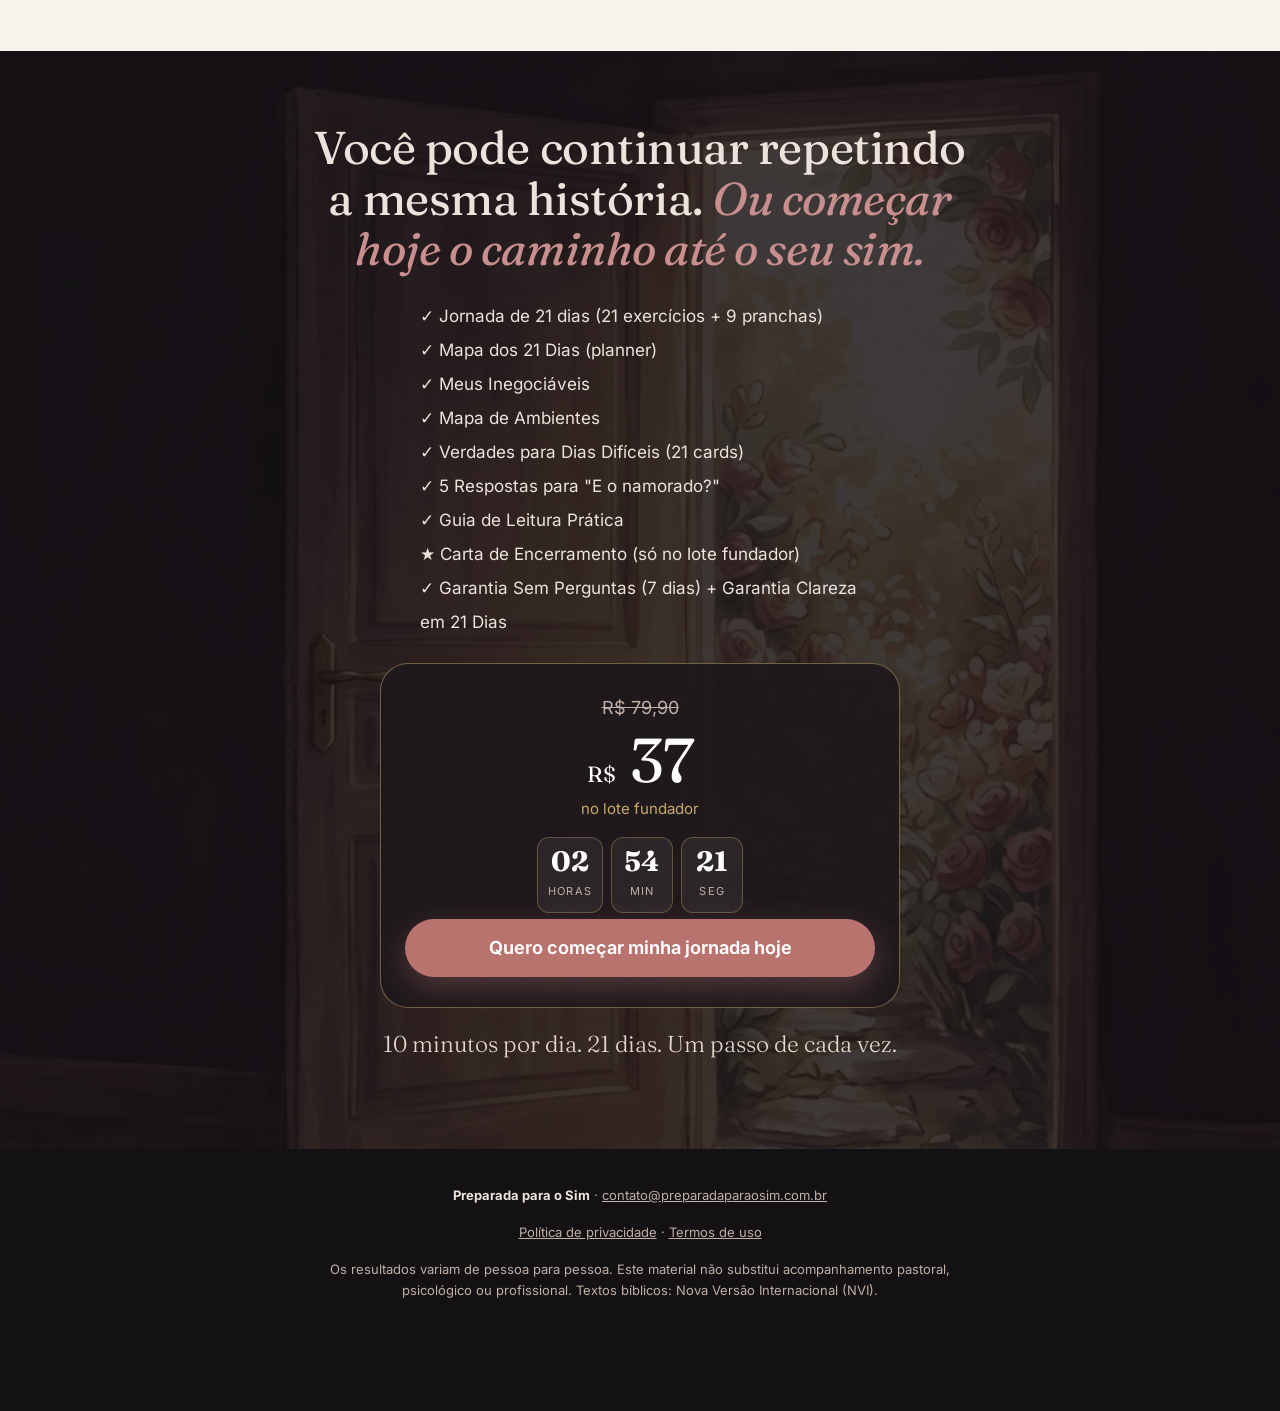
==== commit a0d0b5b1: "Favicon: porta entreaberta (32, 180 e 192 px) em todas as páginas Co-Authored-By: Claude Opus 5.5 <n" ====
--- a/index.html
+++ b/index.html
@@ -14,7 +14,7 @@
 <link rel="preload" href="assets/fonts/fraunces-latin-wght-normal.woff2" as="font" type="font/woff2" crossorigin>
 <link rel="preload" href="assets/fonts/inter-latin-wght-normal.woff2" as="font" type="font/woff2" crossorigin>
 <link rel="stylesheet" href="css/site.css?v=6">
-<link rel="icon" href="data:image/svg+xml,%3Csvg xmlns='http://www.w3.org/2000/svg' viewBox='0 0 64 64'%3E%3Crect width='64' height='64' rx='14' fill='%23141114'/%3E%3Ctext x='32' y='44' font-family='Georgia' font-size='34' text-anchor='middle' fill='%23C8A96A'%3ES%3C/text%3E%3C/svg%3E">
+<link rel="icon" type="image/png" sizes="32x32" href="/assets/img/favicon-32.png"><link rel="icon" type="image/png" sizes="192x192" href="/assets/img/favicon-192.png"><link rel="apple-touch-icon" href="/assets/img/favicon-180.png">
 <!-- Utmify: captura de UTMs (sem mexer no sck) -->
 <script src="https://cdn.utmify.com.br/scripts/utms/latest.js" data-utmify-prevent-xcod-sck data-utmify-prevent-subids async defer></script>
 <script src="js/config.js?v=10"></script><script src="js/main.js?v=14"></script><script src="js/quiz.js?v=12" defer></script>
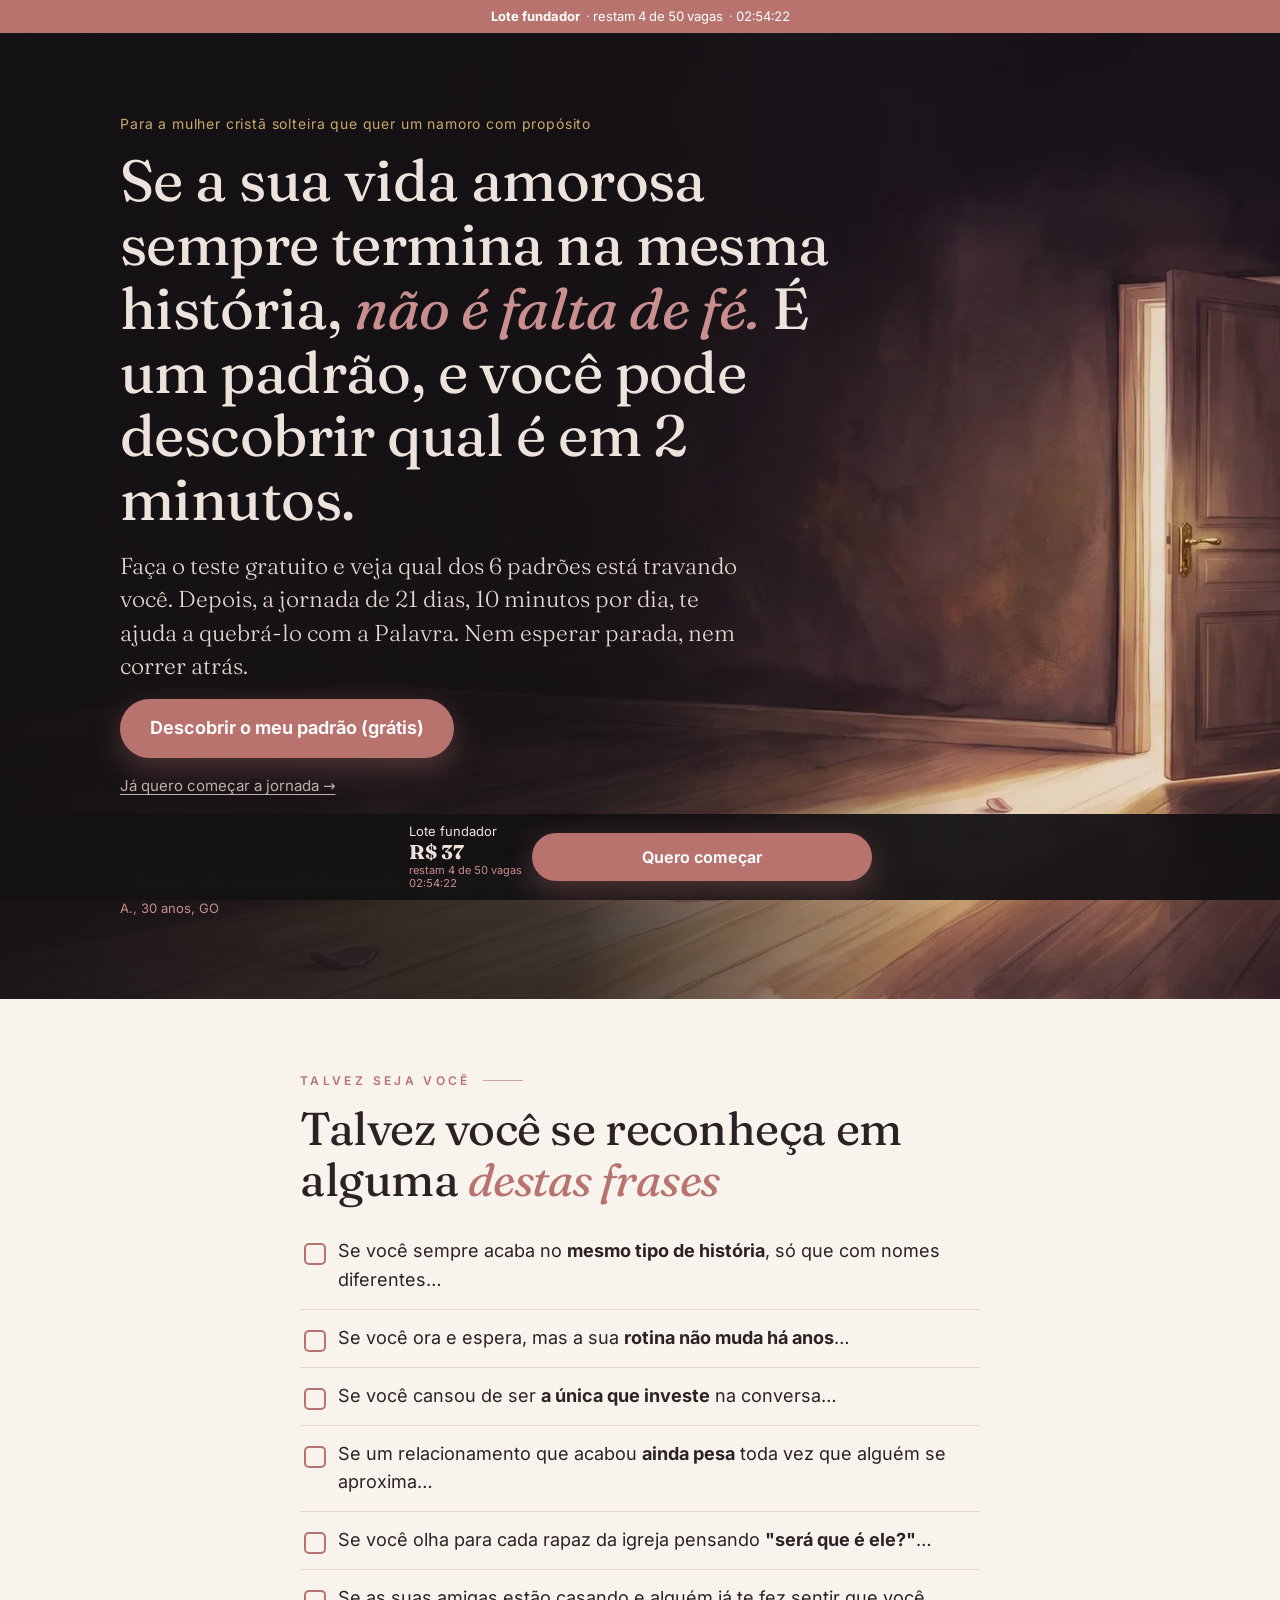
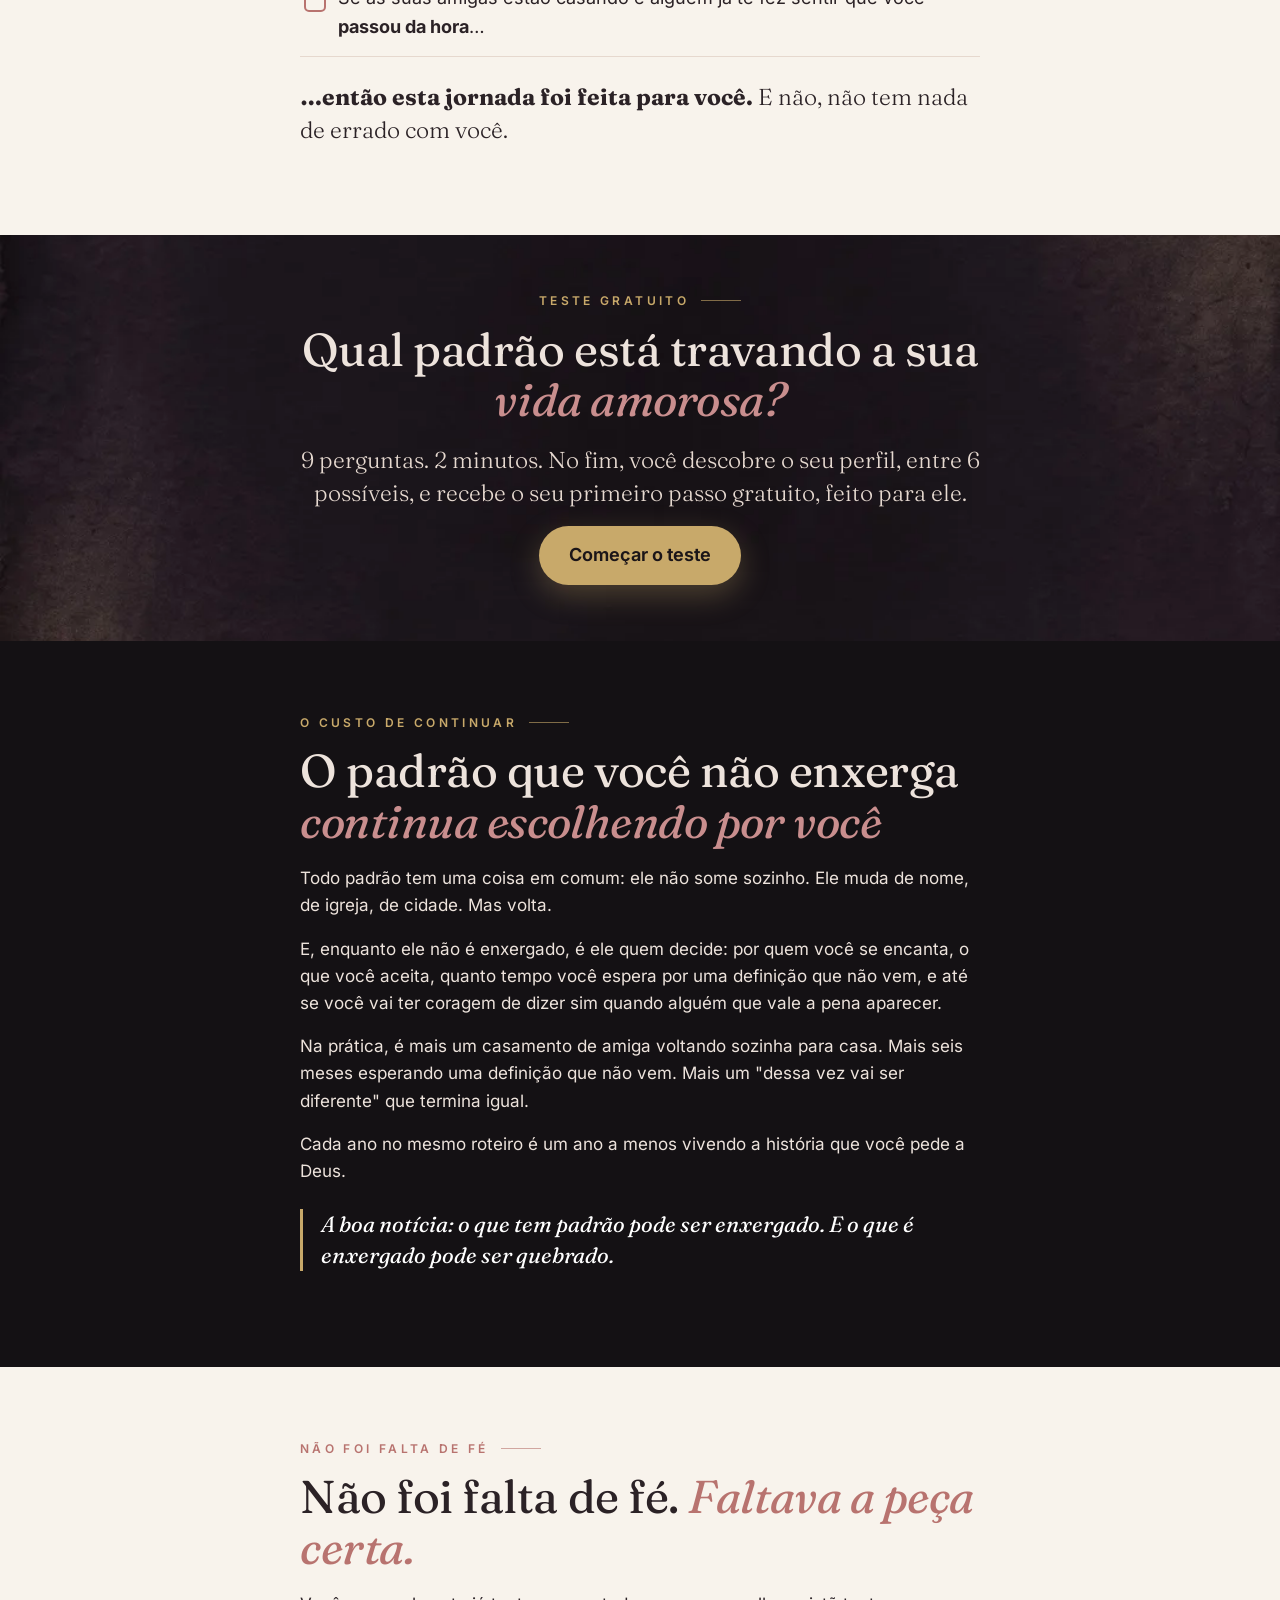
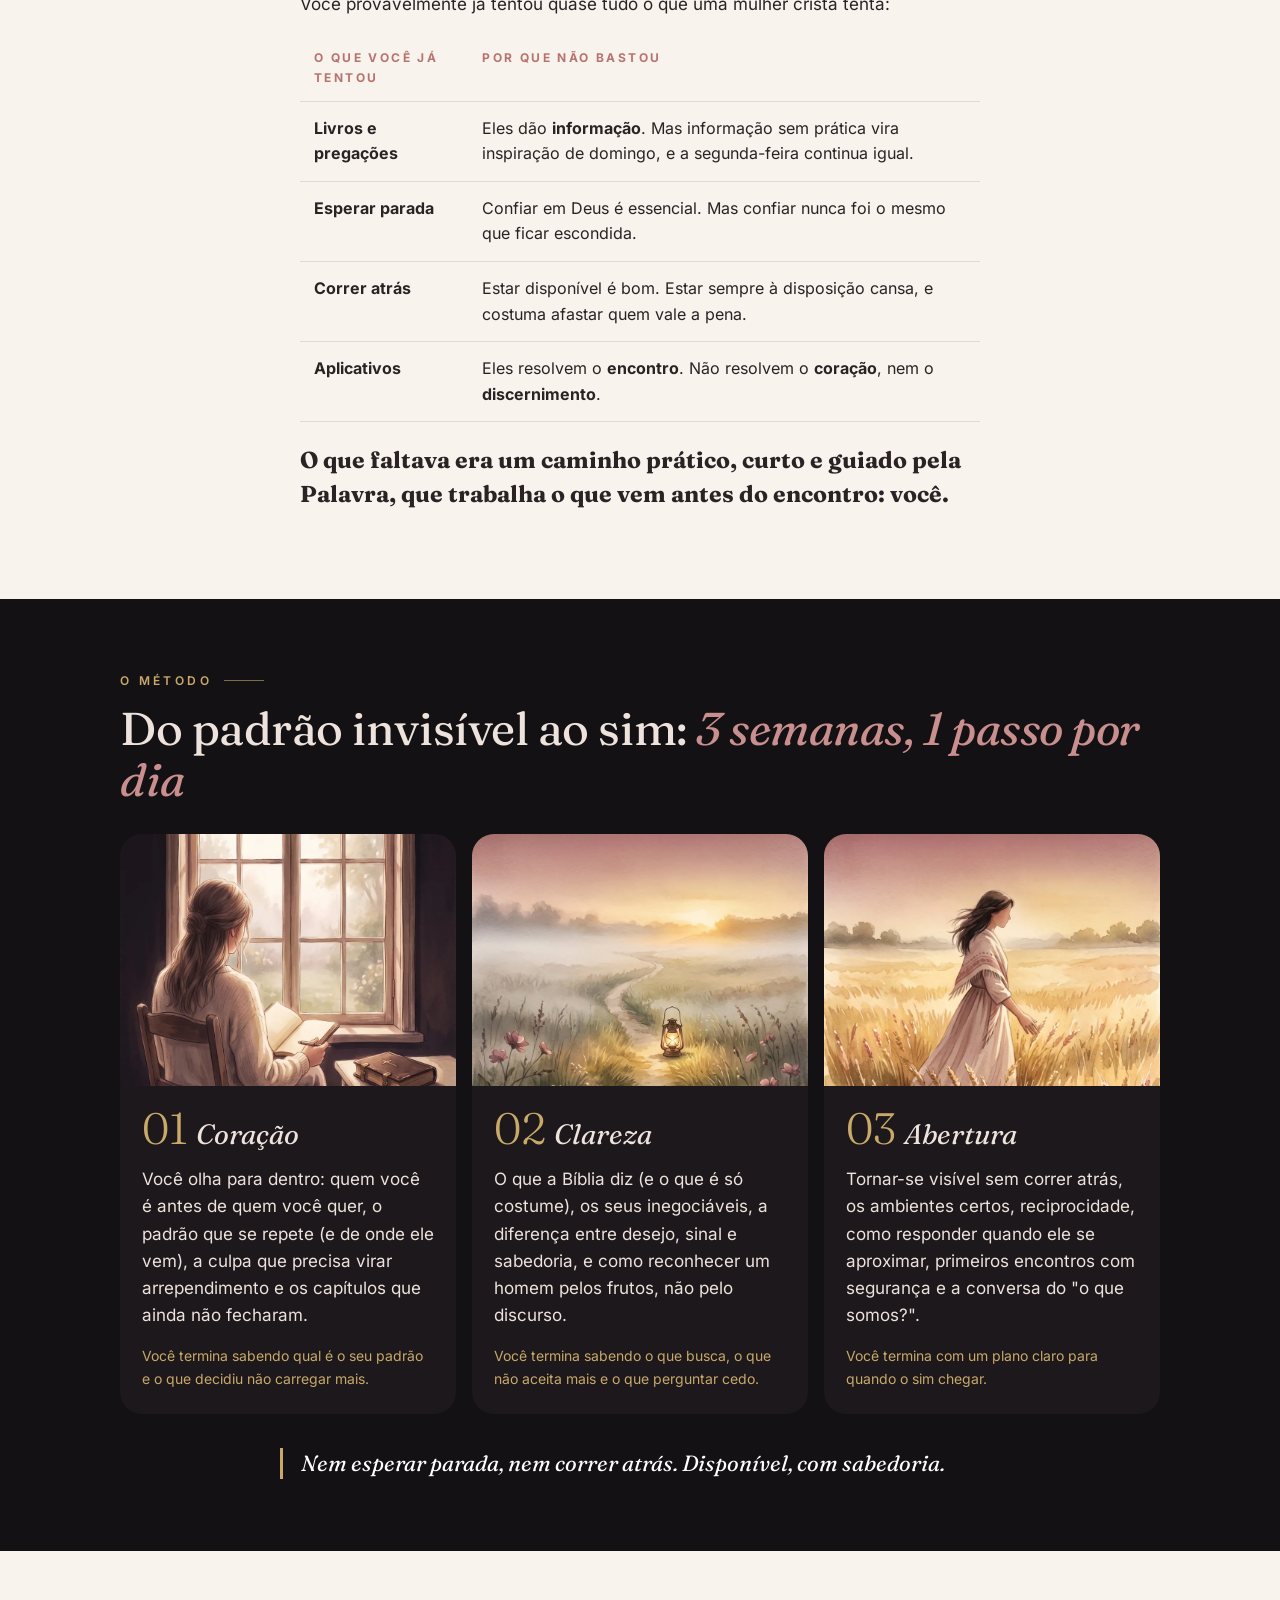
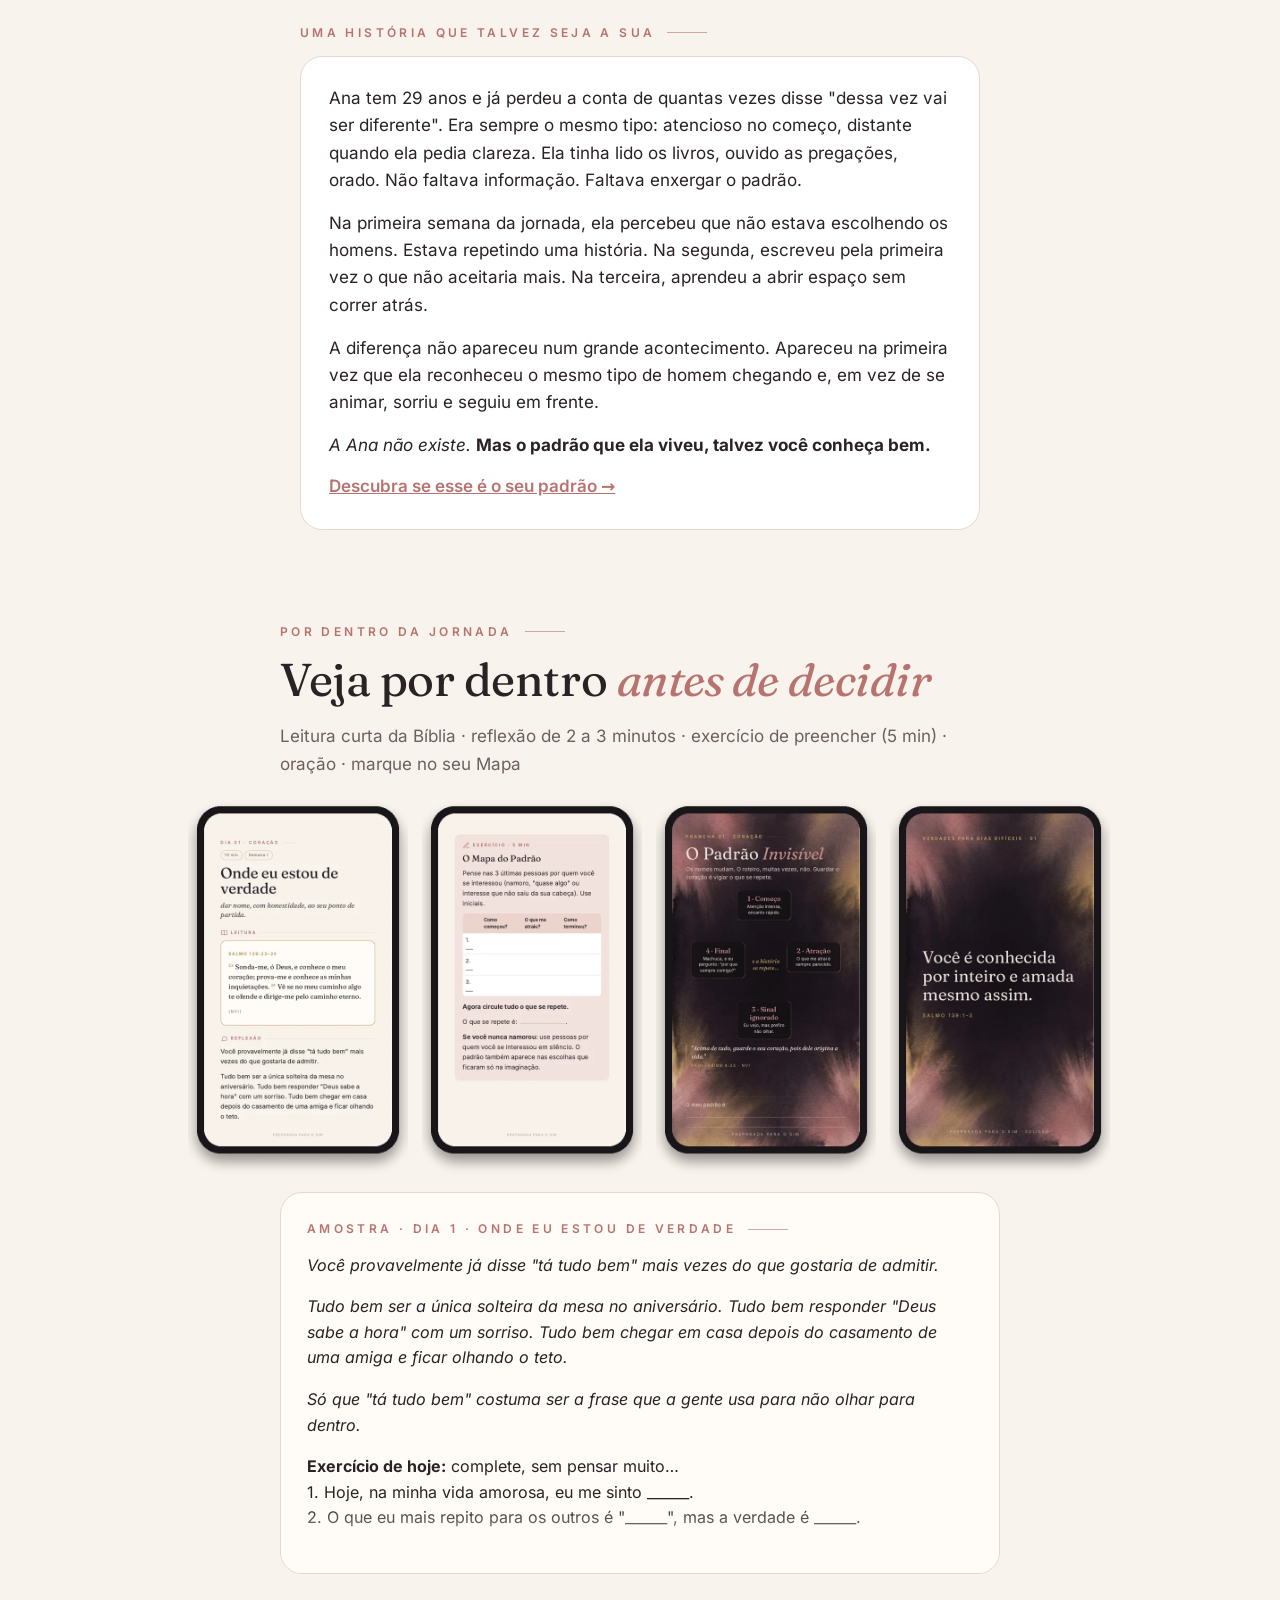
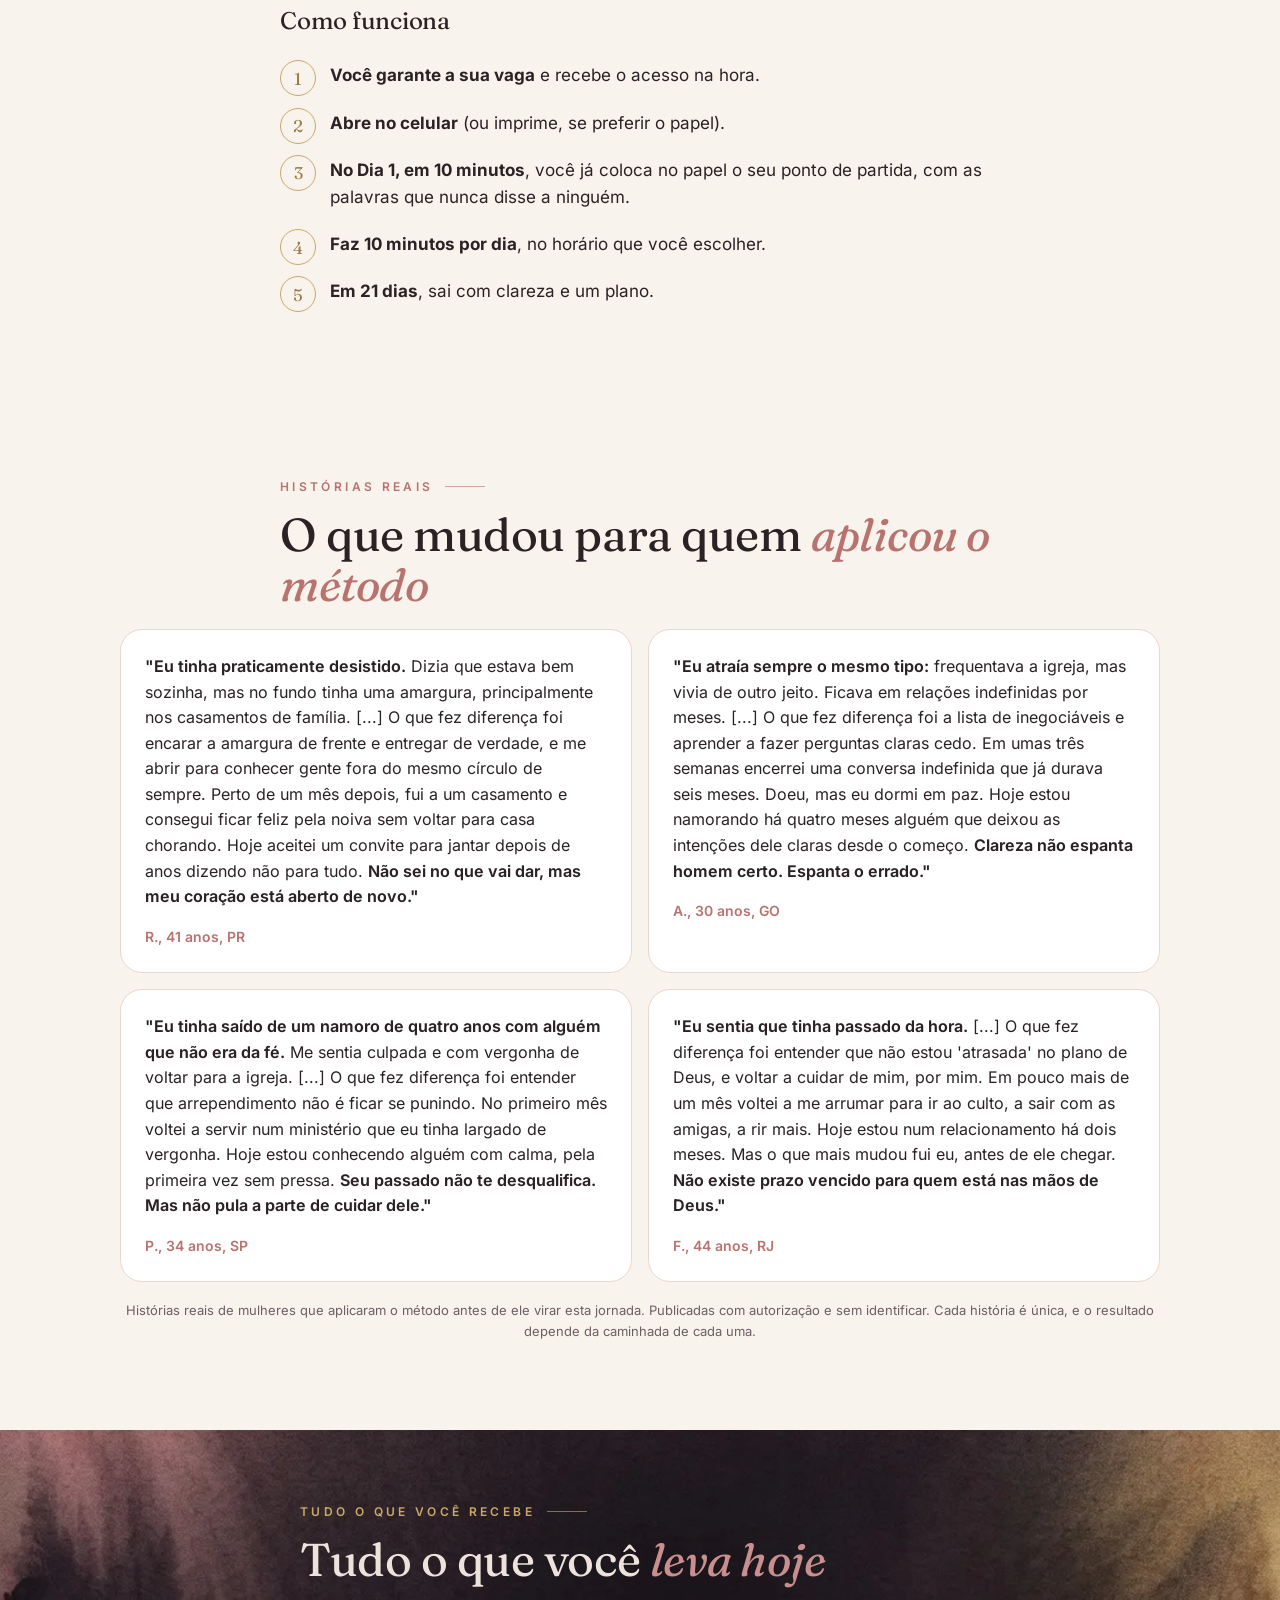
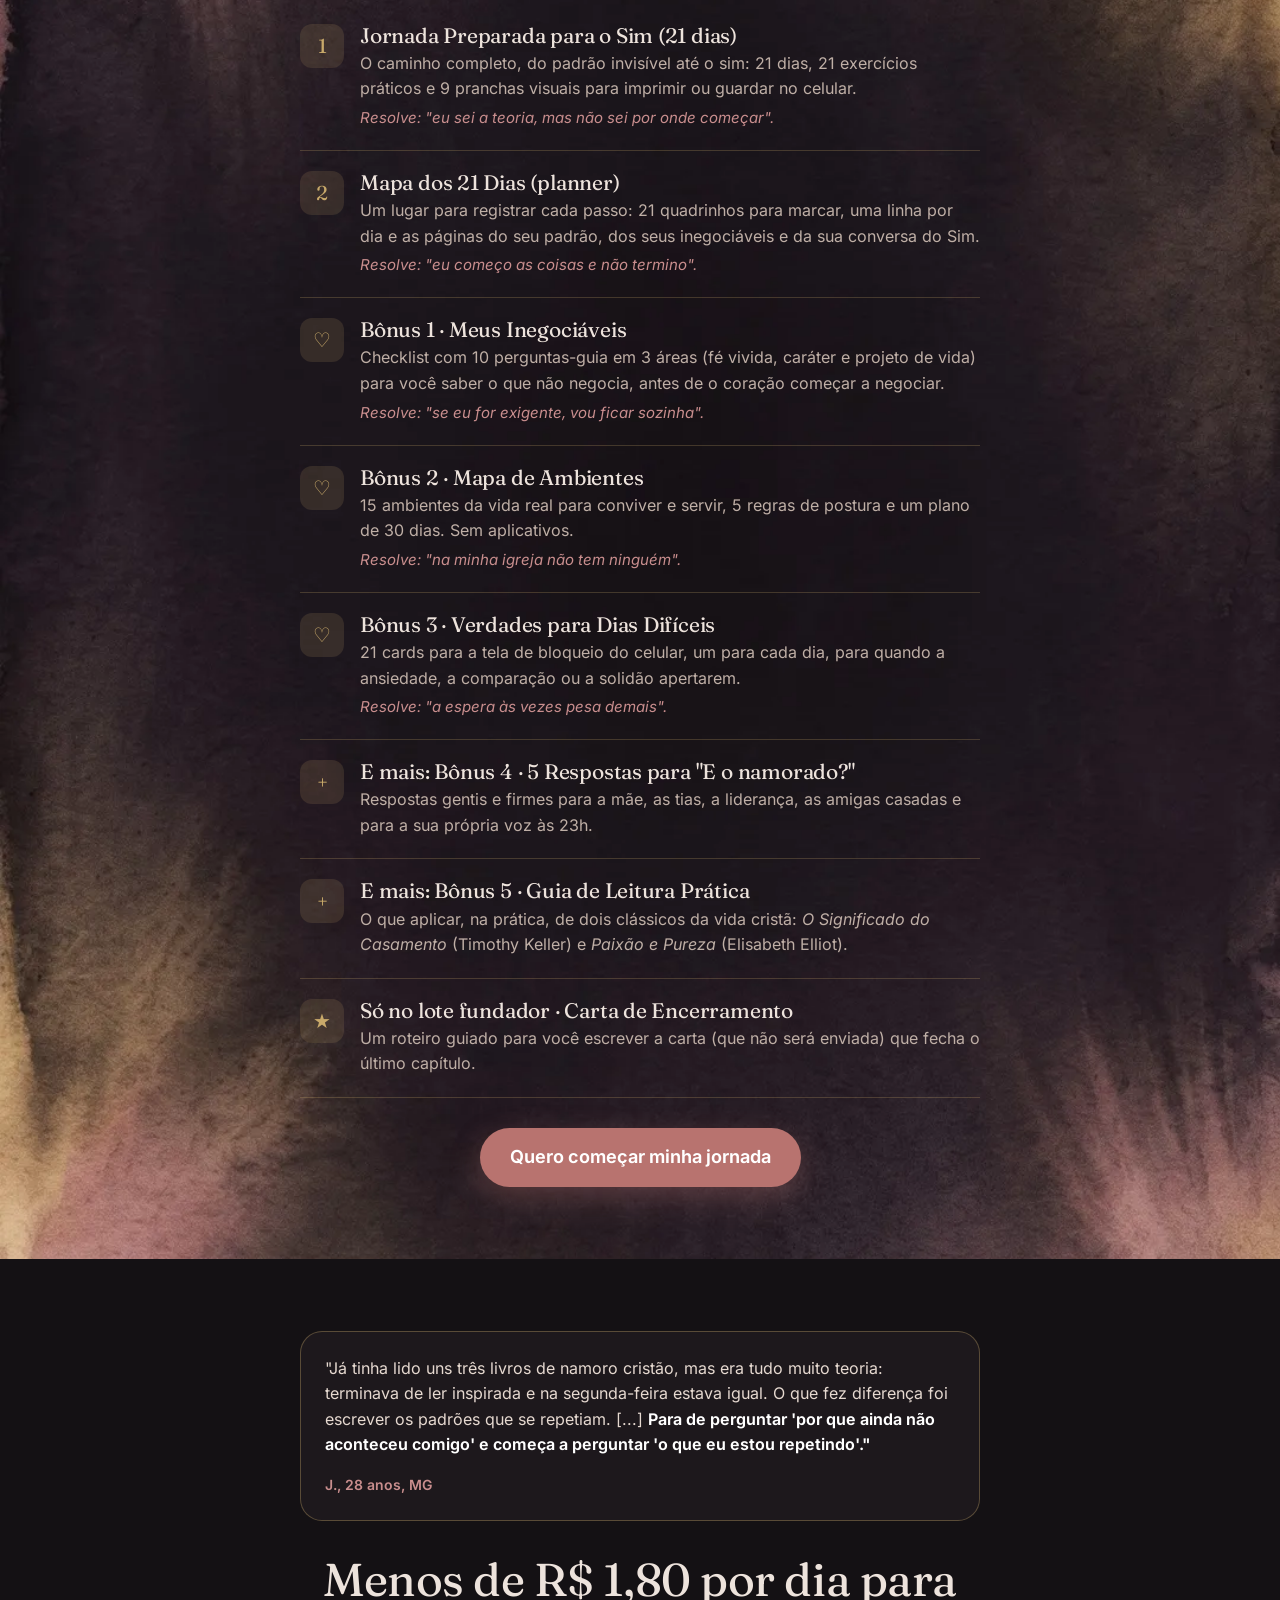
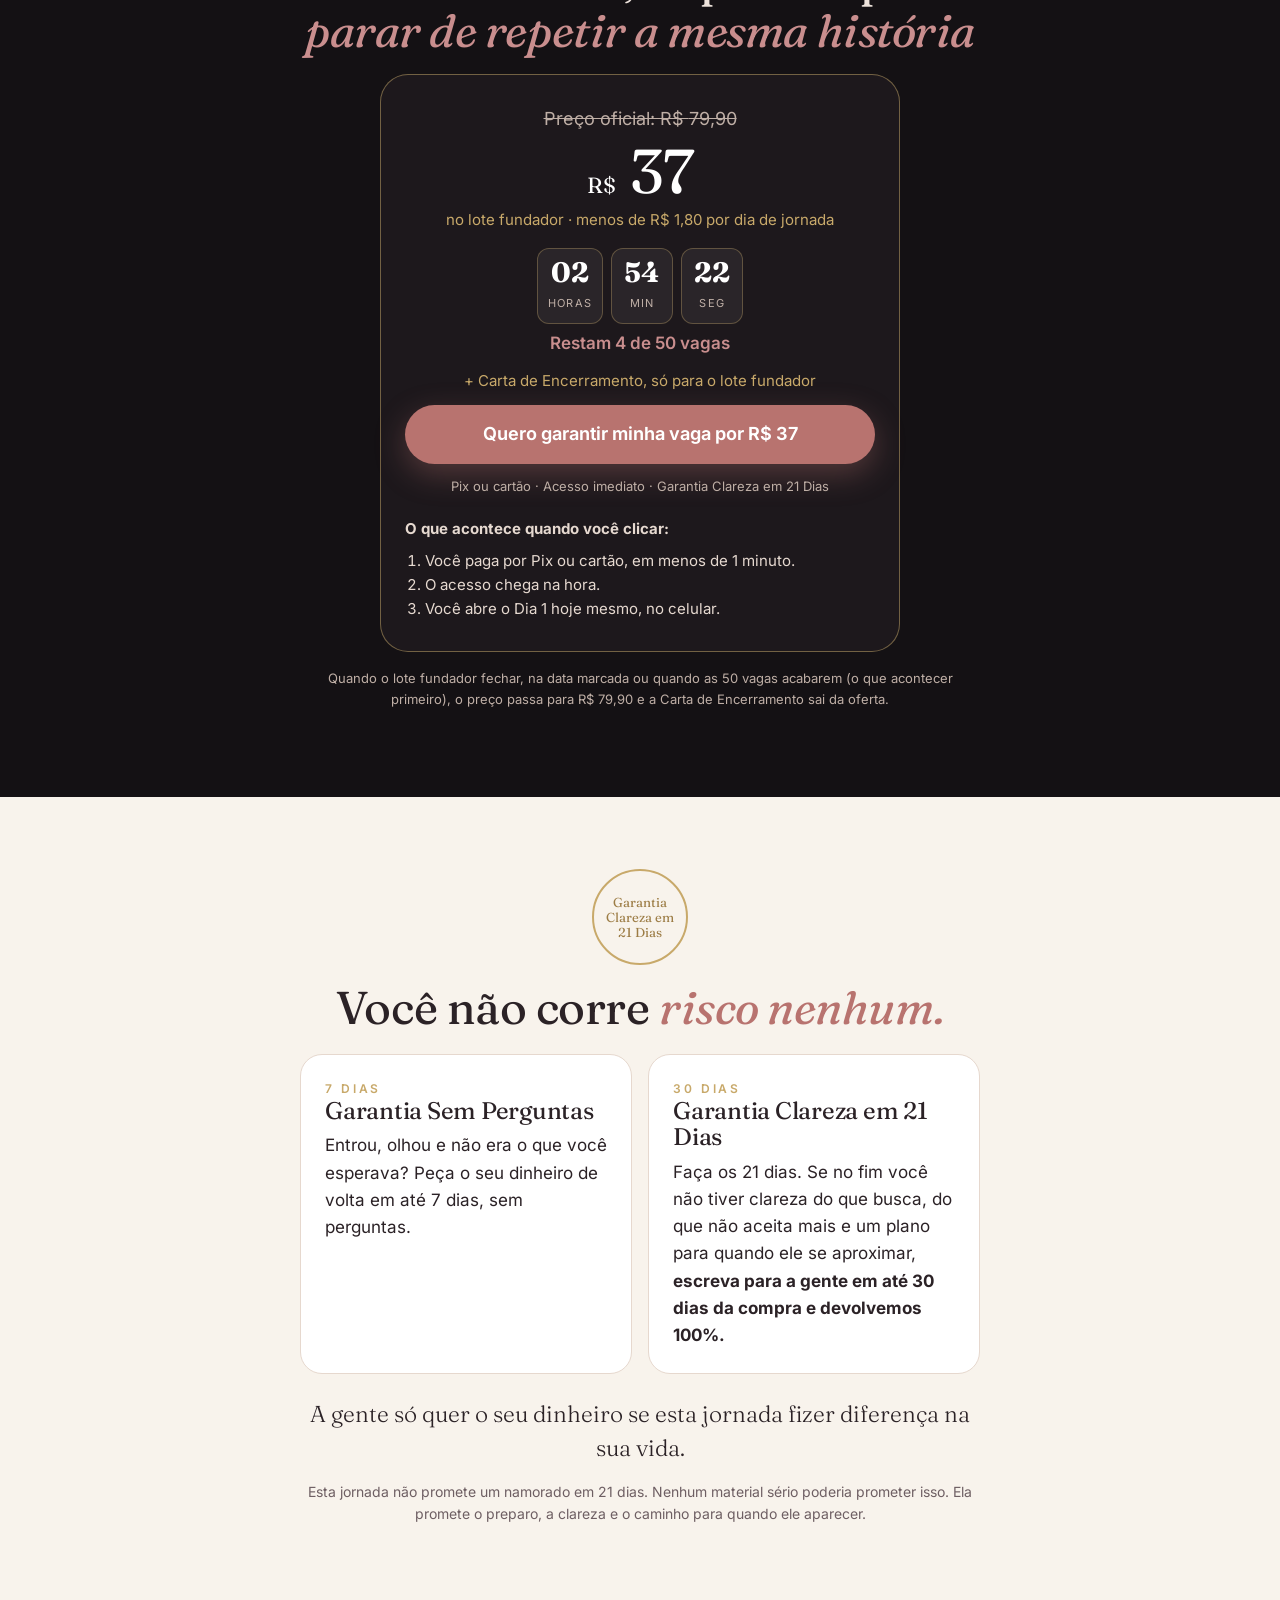
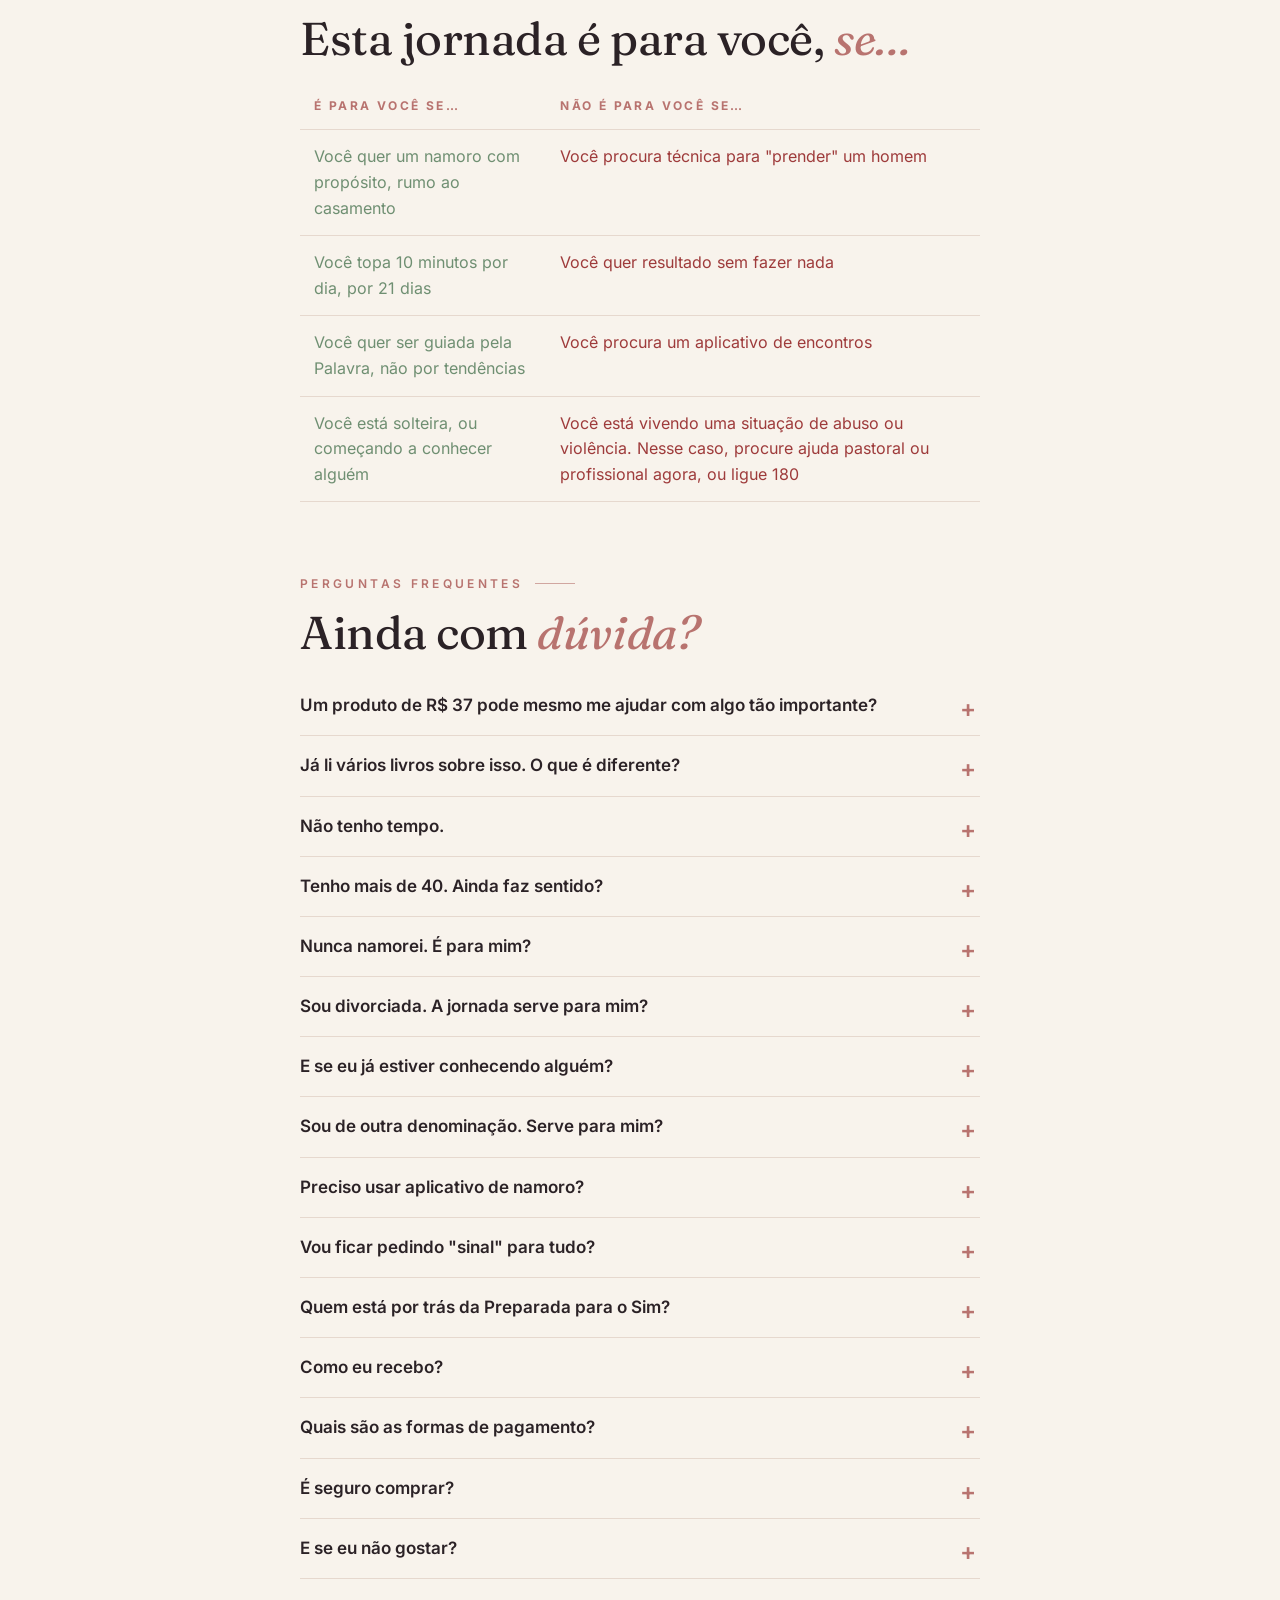
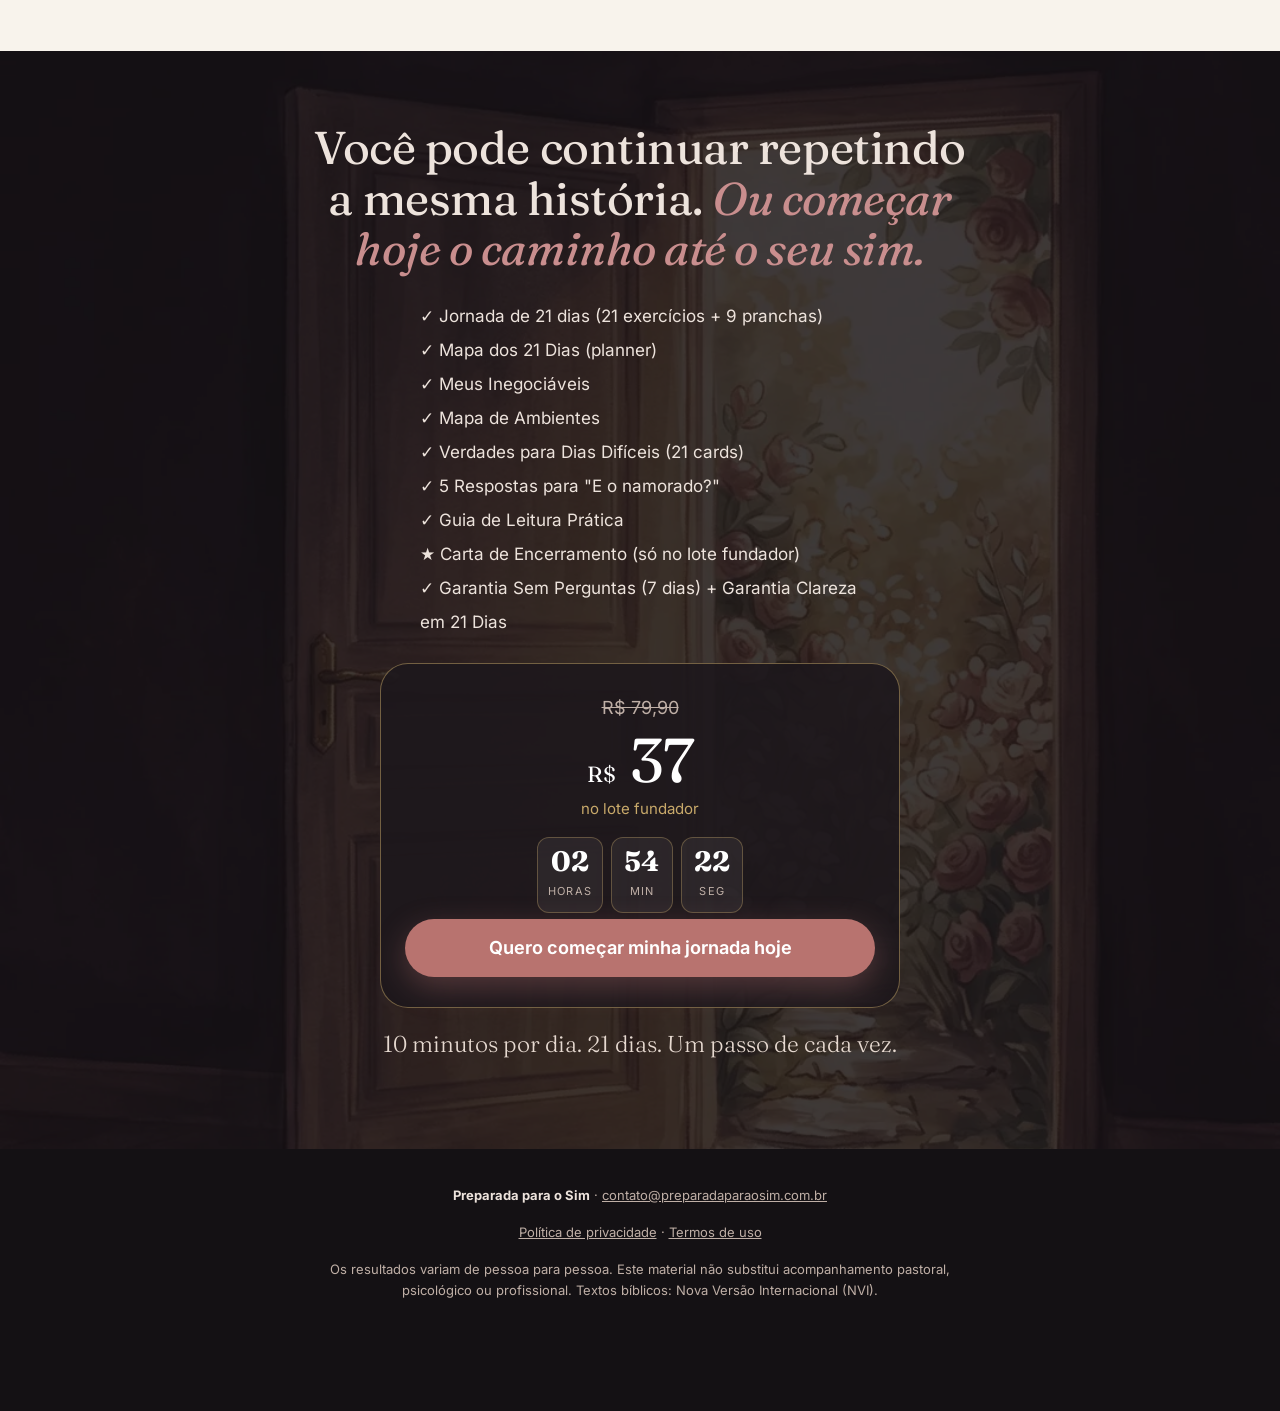
==== commit fa5aa2b6: "TikTok: lead do quiz como CompleteRegistration Co-Authored-By: Claude Opus 5.5 <noreply@anthropic.co" ====
--- a/index.html
+++ b/index.html
@@ -17,7 +17,7 @@
 <link rel="icon" type="image/png" sizes="32x32" href="/assets/img/favicon-32.png"><link rel="icon" type="image/png" sizes="192x192" href="/assets/img/favicon-192.png"><link rel="apple-touch-icon" href="/assets/img/favicon-180.png">
 <!-- Utmify: captura de UTMs (sem mexer no sck) -->
 <script src="https://cdn.utmify.com.br/scripts/utms/latest.js" data-utmify-prevent-xcod-sck data-utmify-prevent-subids async defer></script>
-<script src="js/config.js?v=10"></script><script src="js/main.js?v=14"></script><script src="js/quiz.js?v=12" defer></script>
+<script src="js/config.js?v=10"></script><script src="js/main.js?v=15"></script><script src="js/quiz.js?v=12" defer></script>
 </head>
 <body>
 
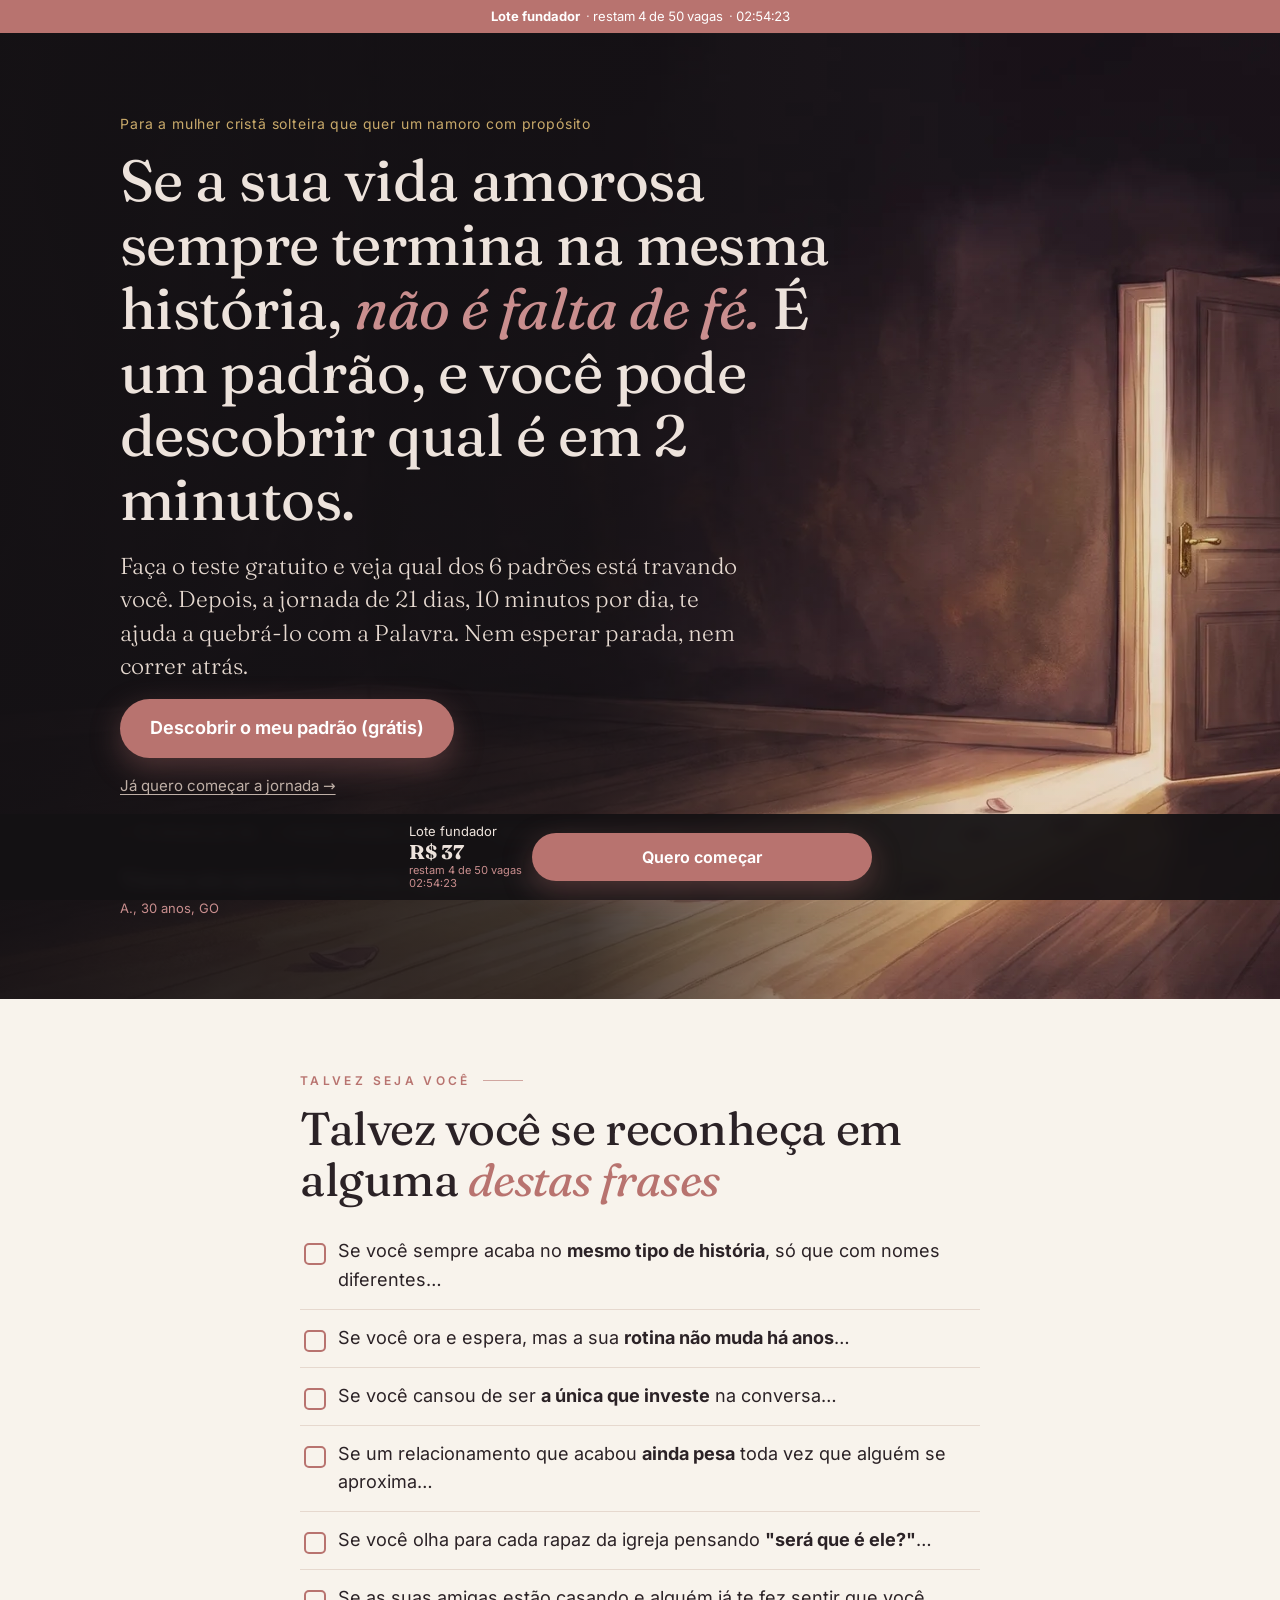
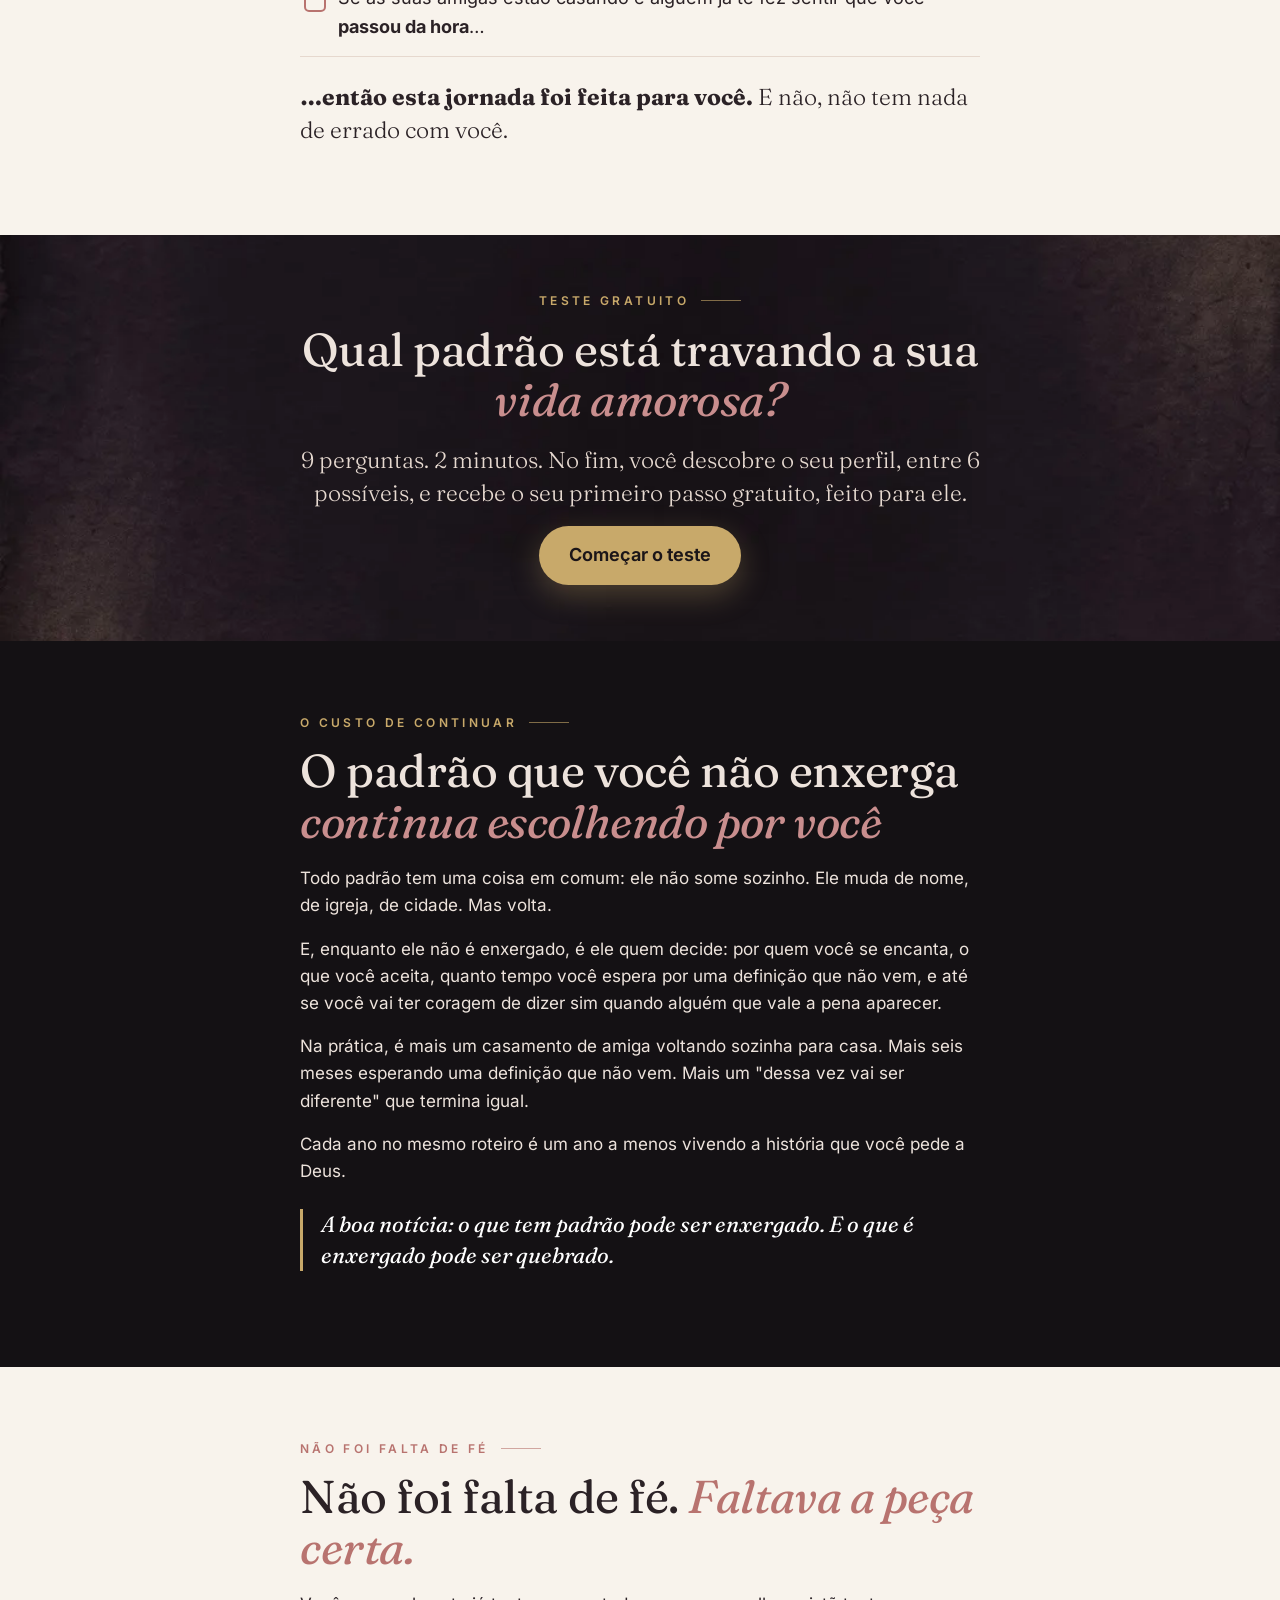
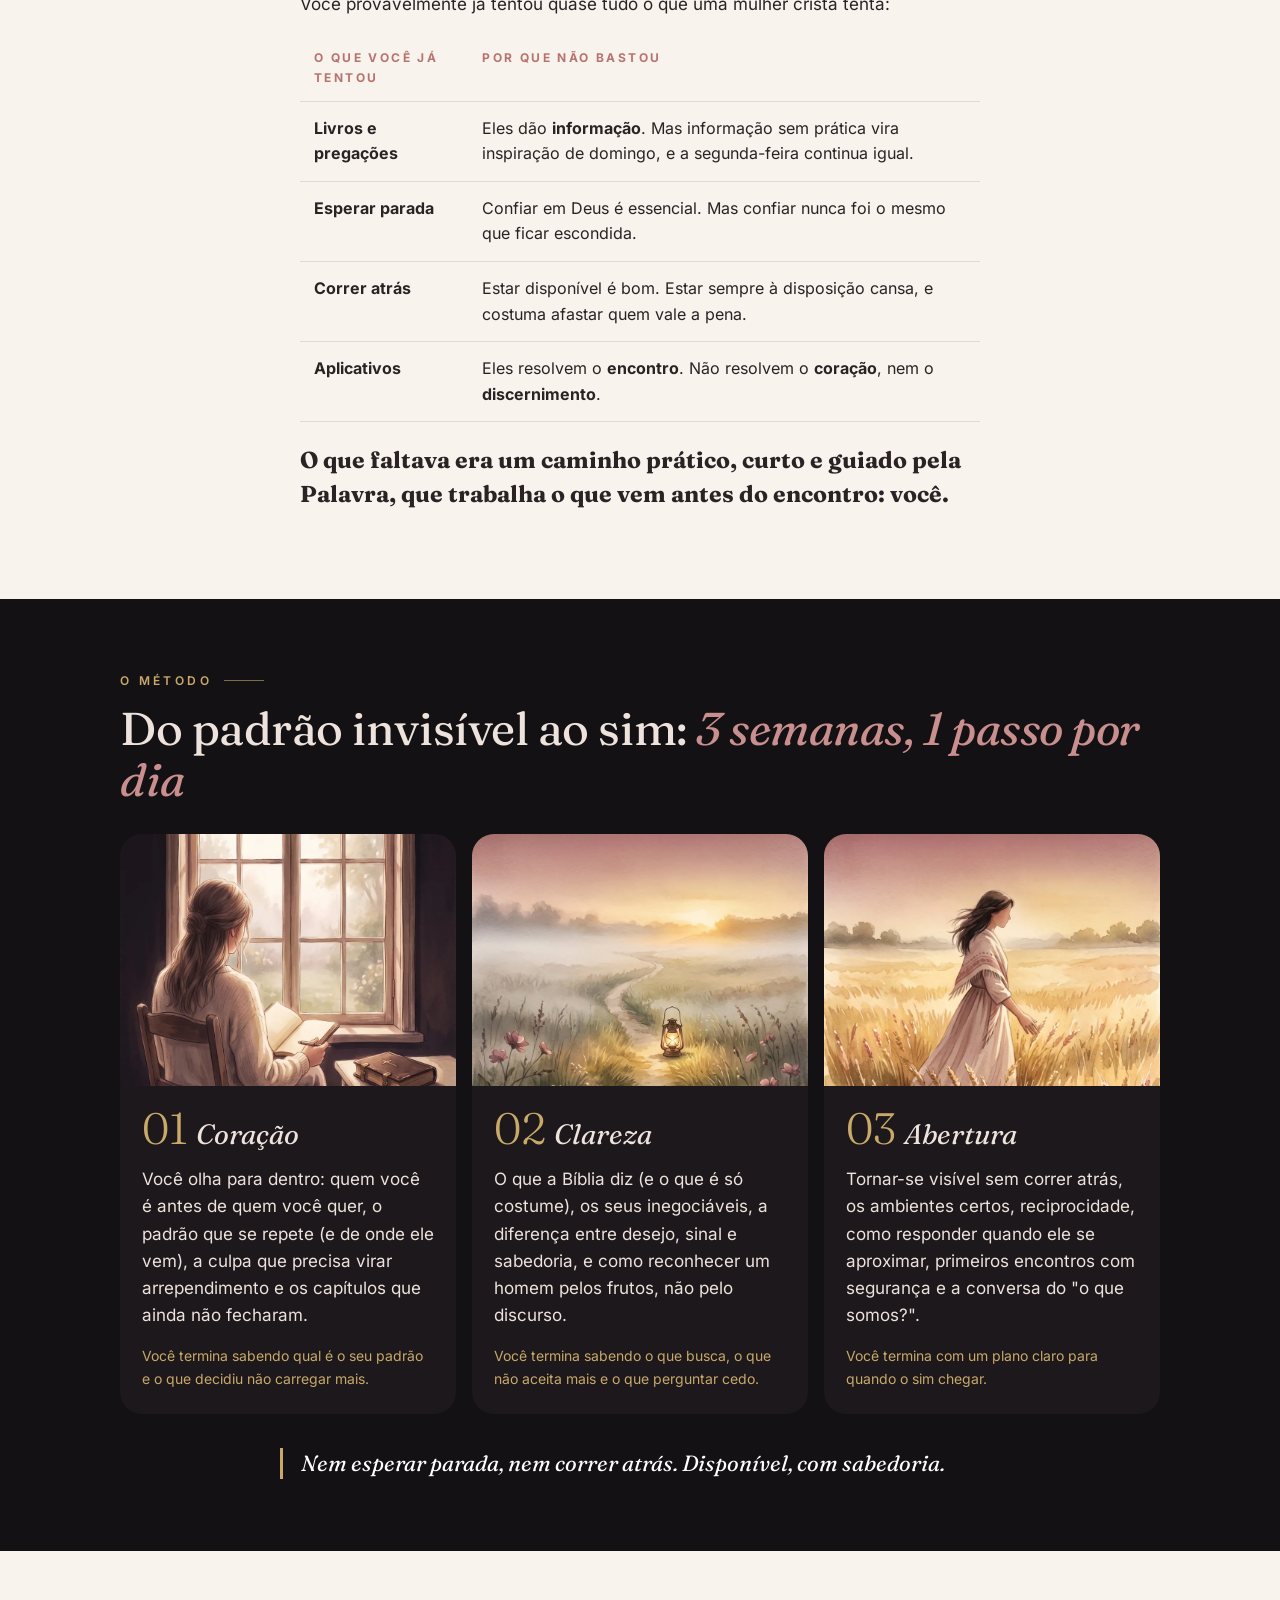
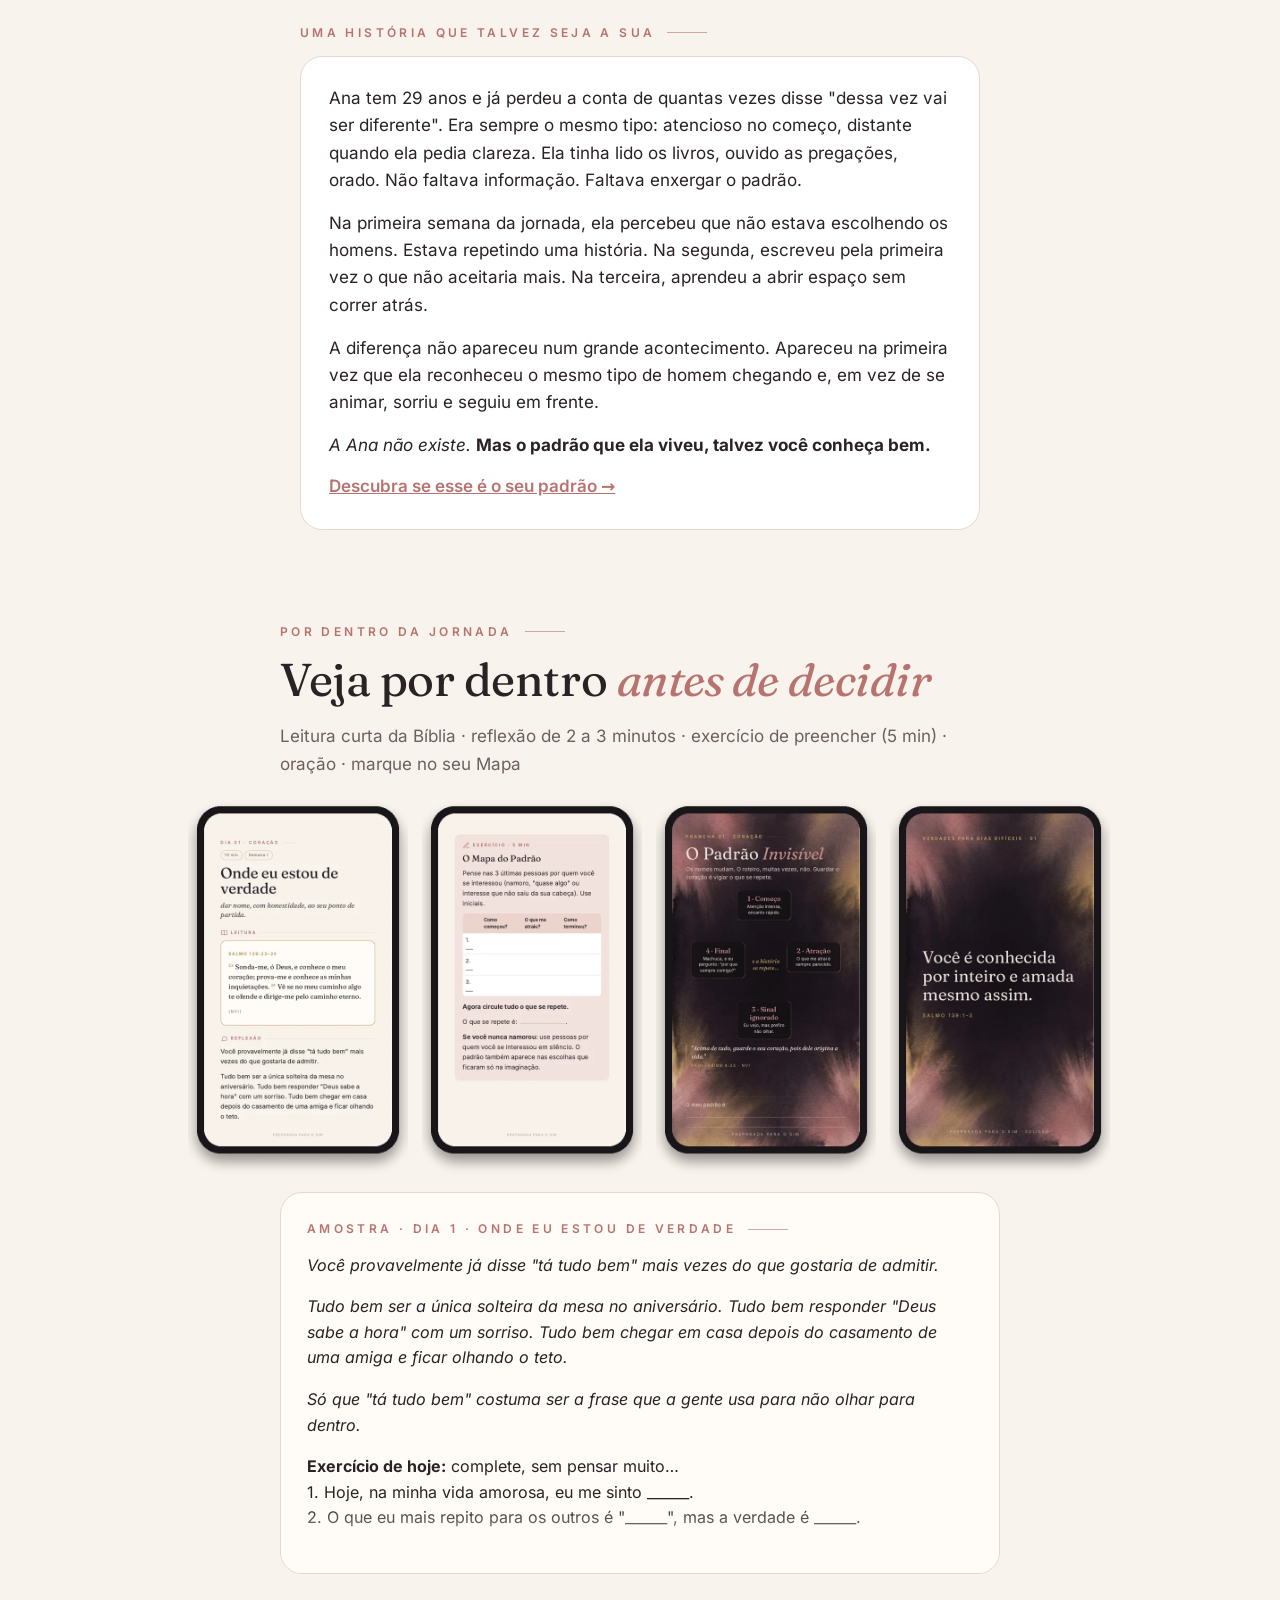
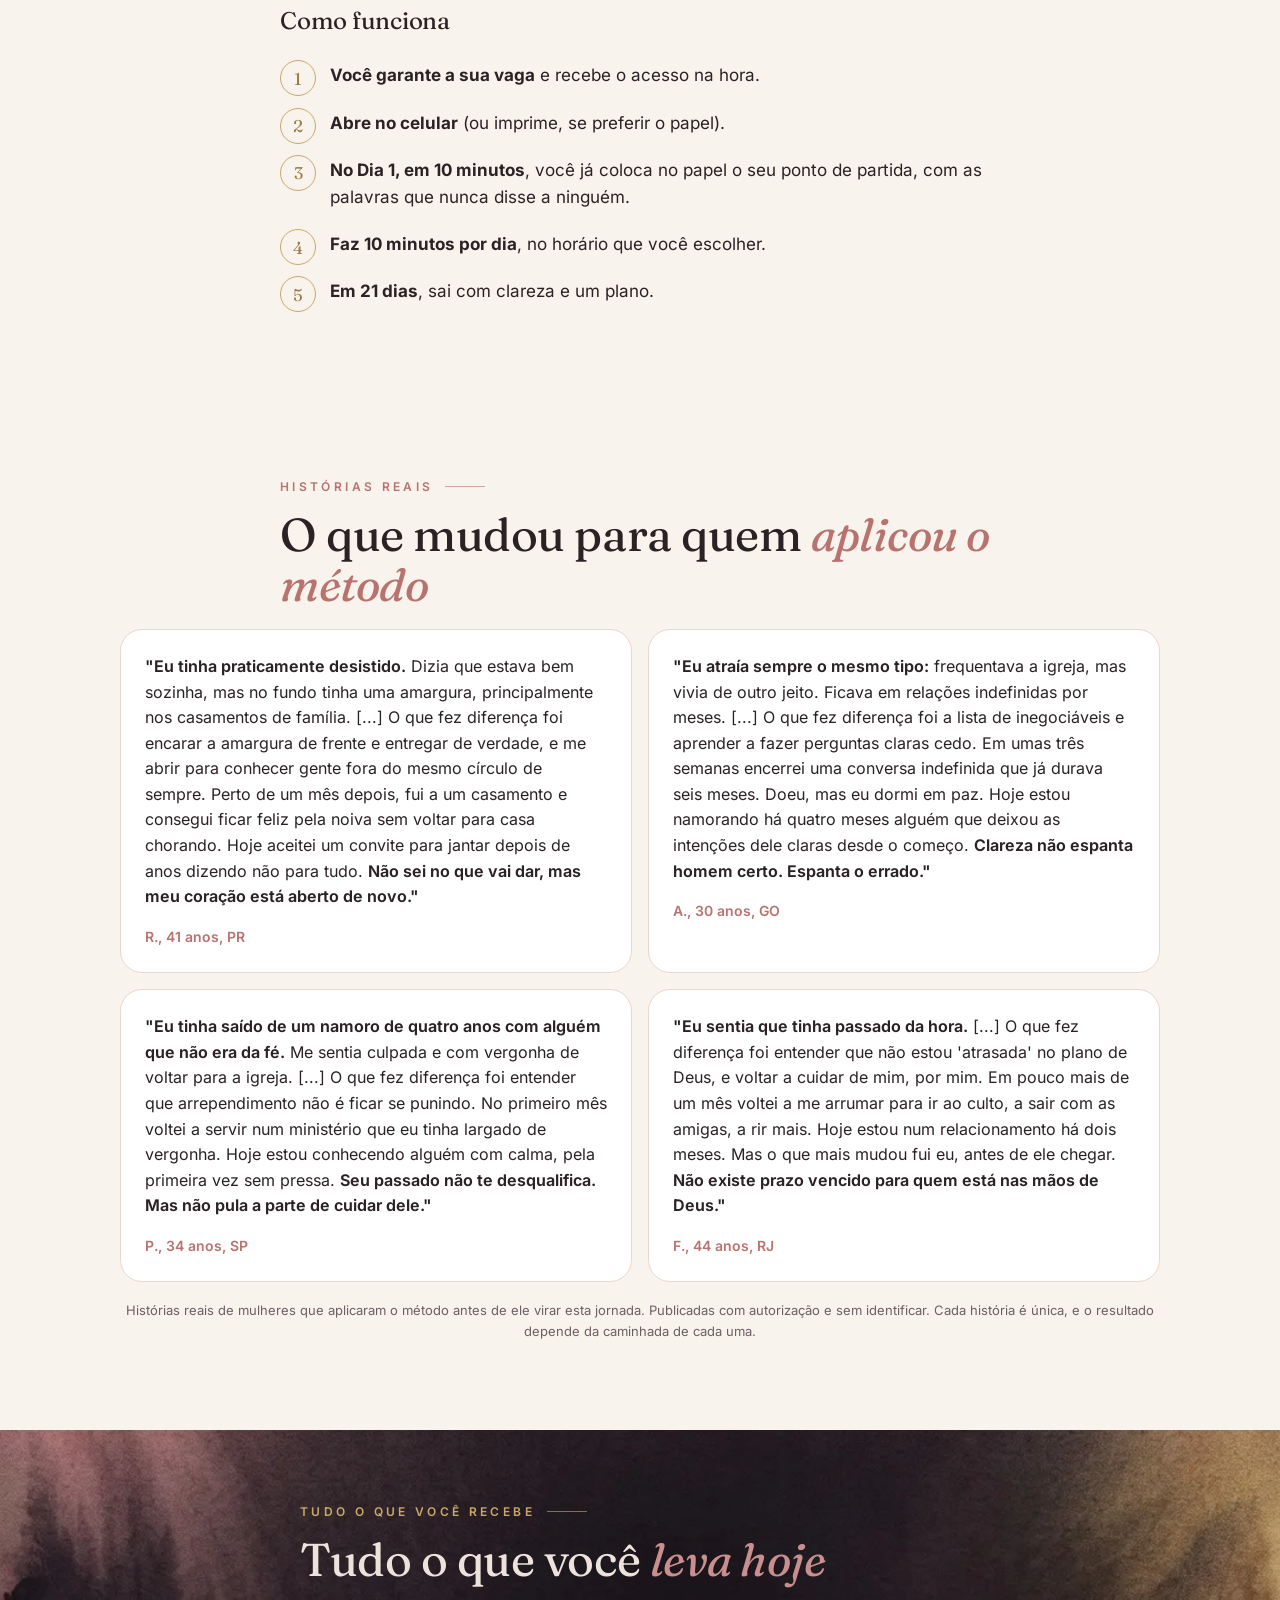
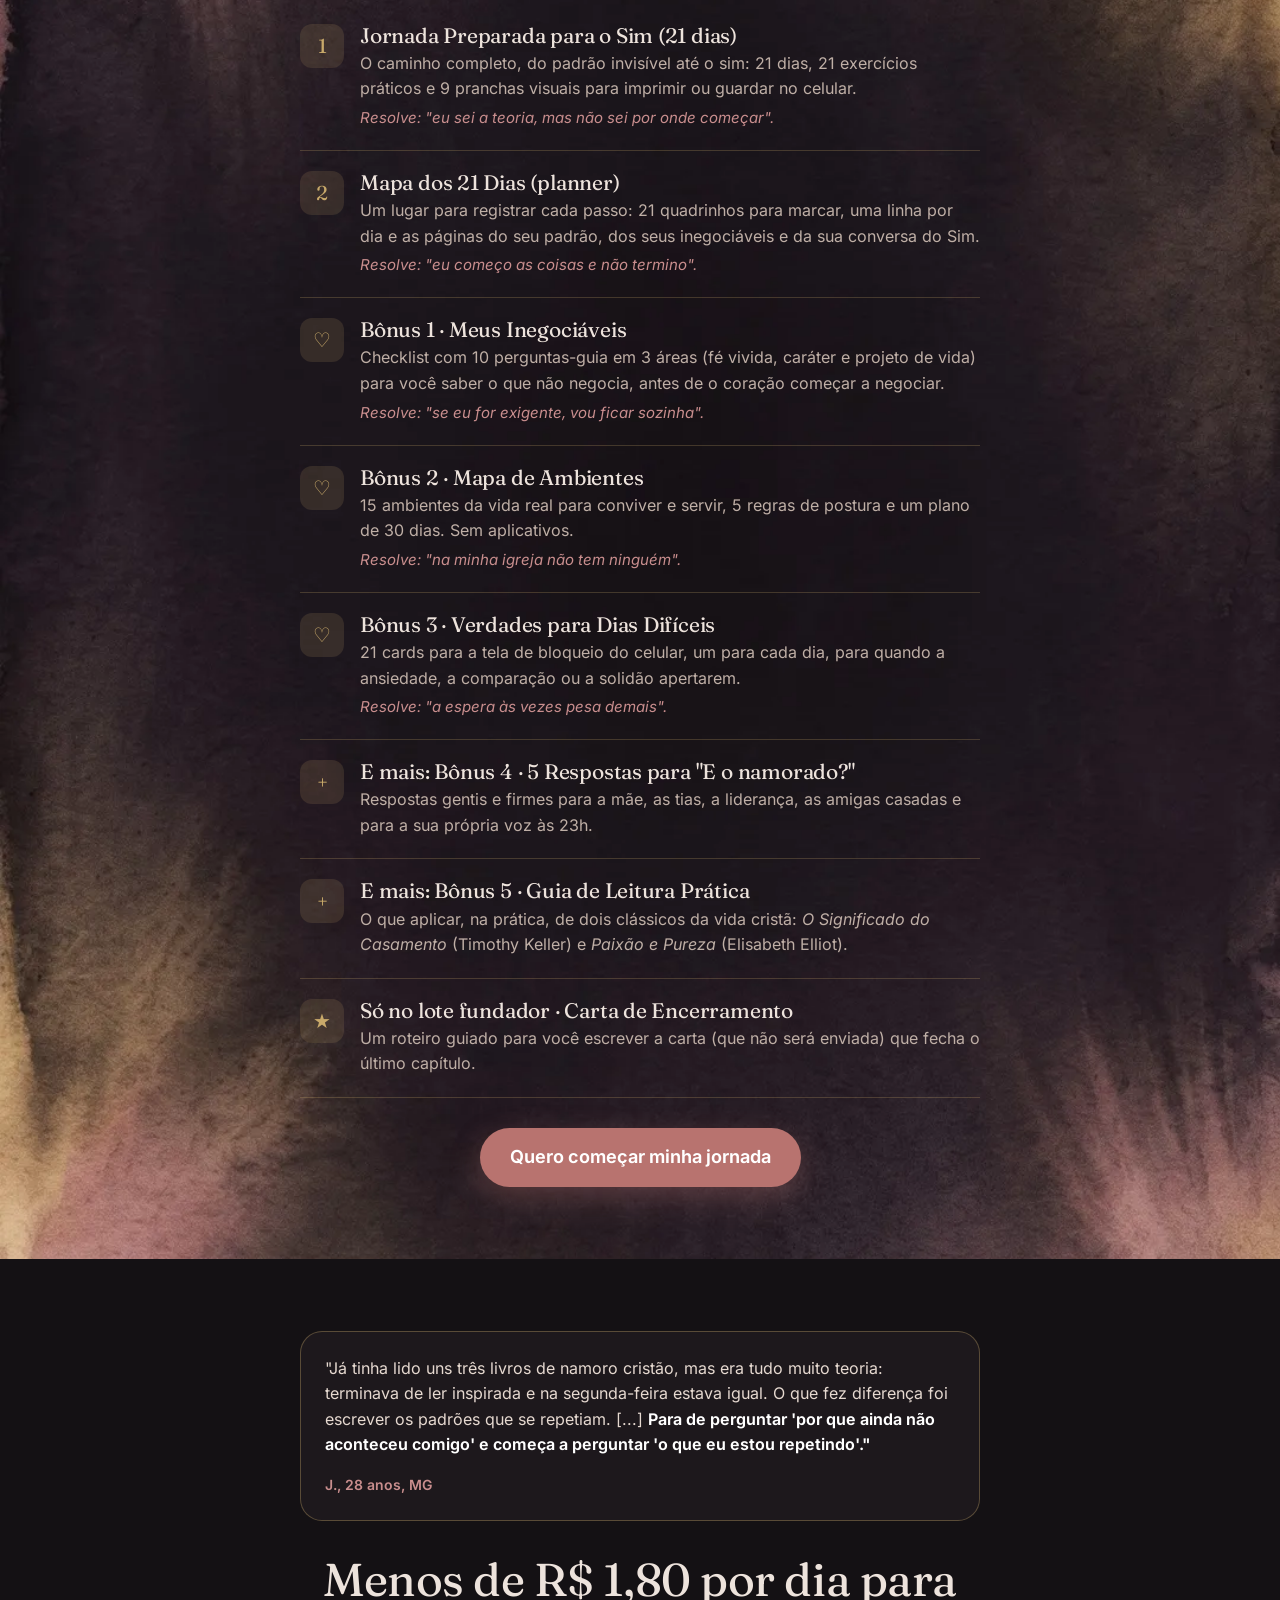
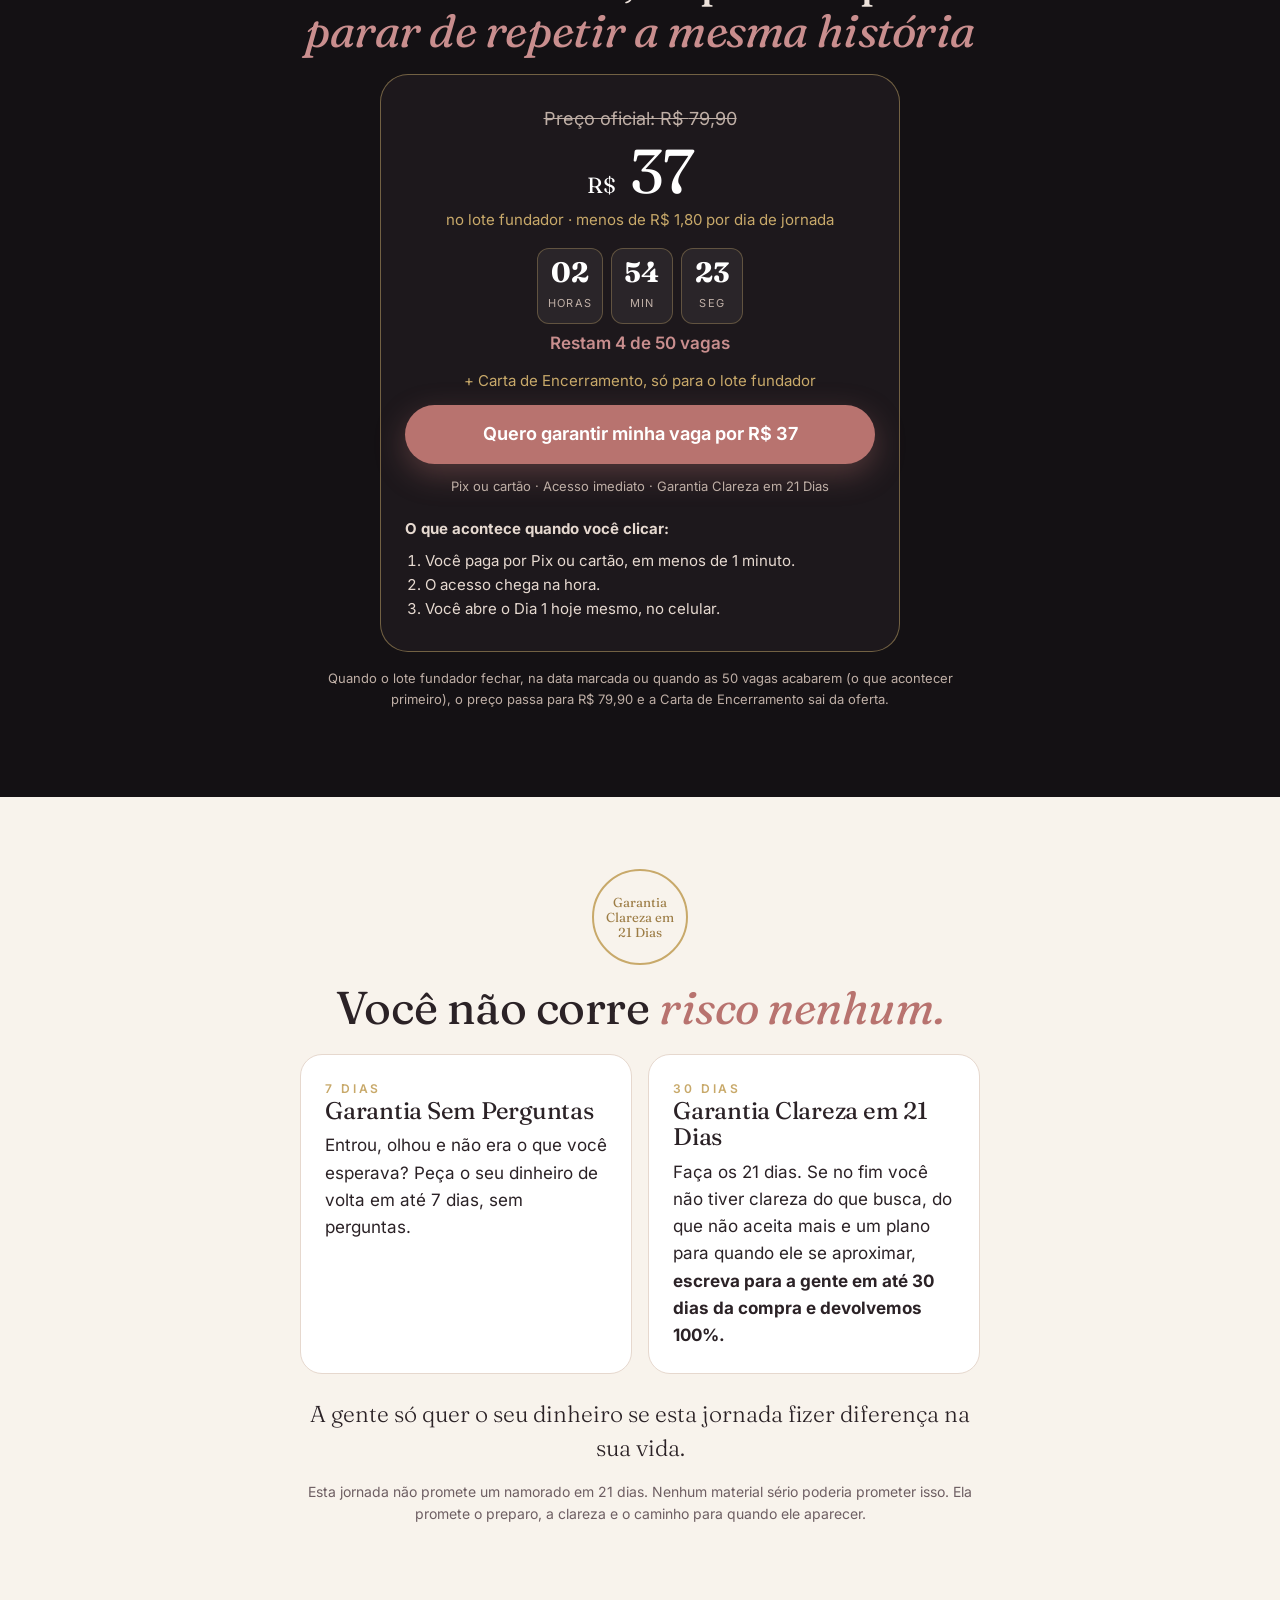
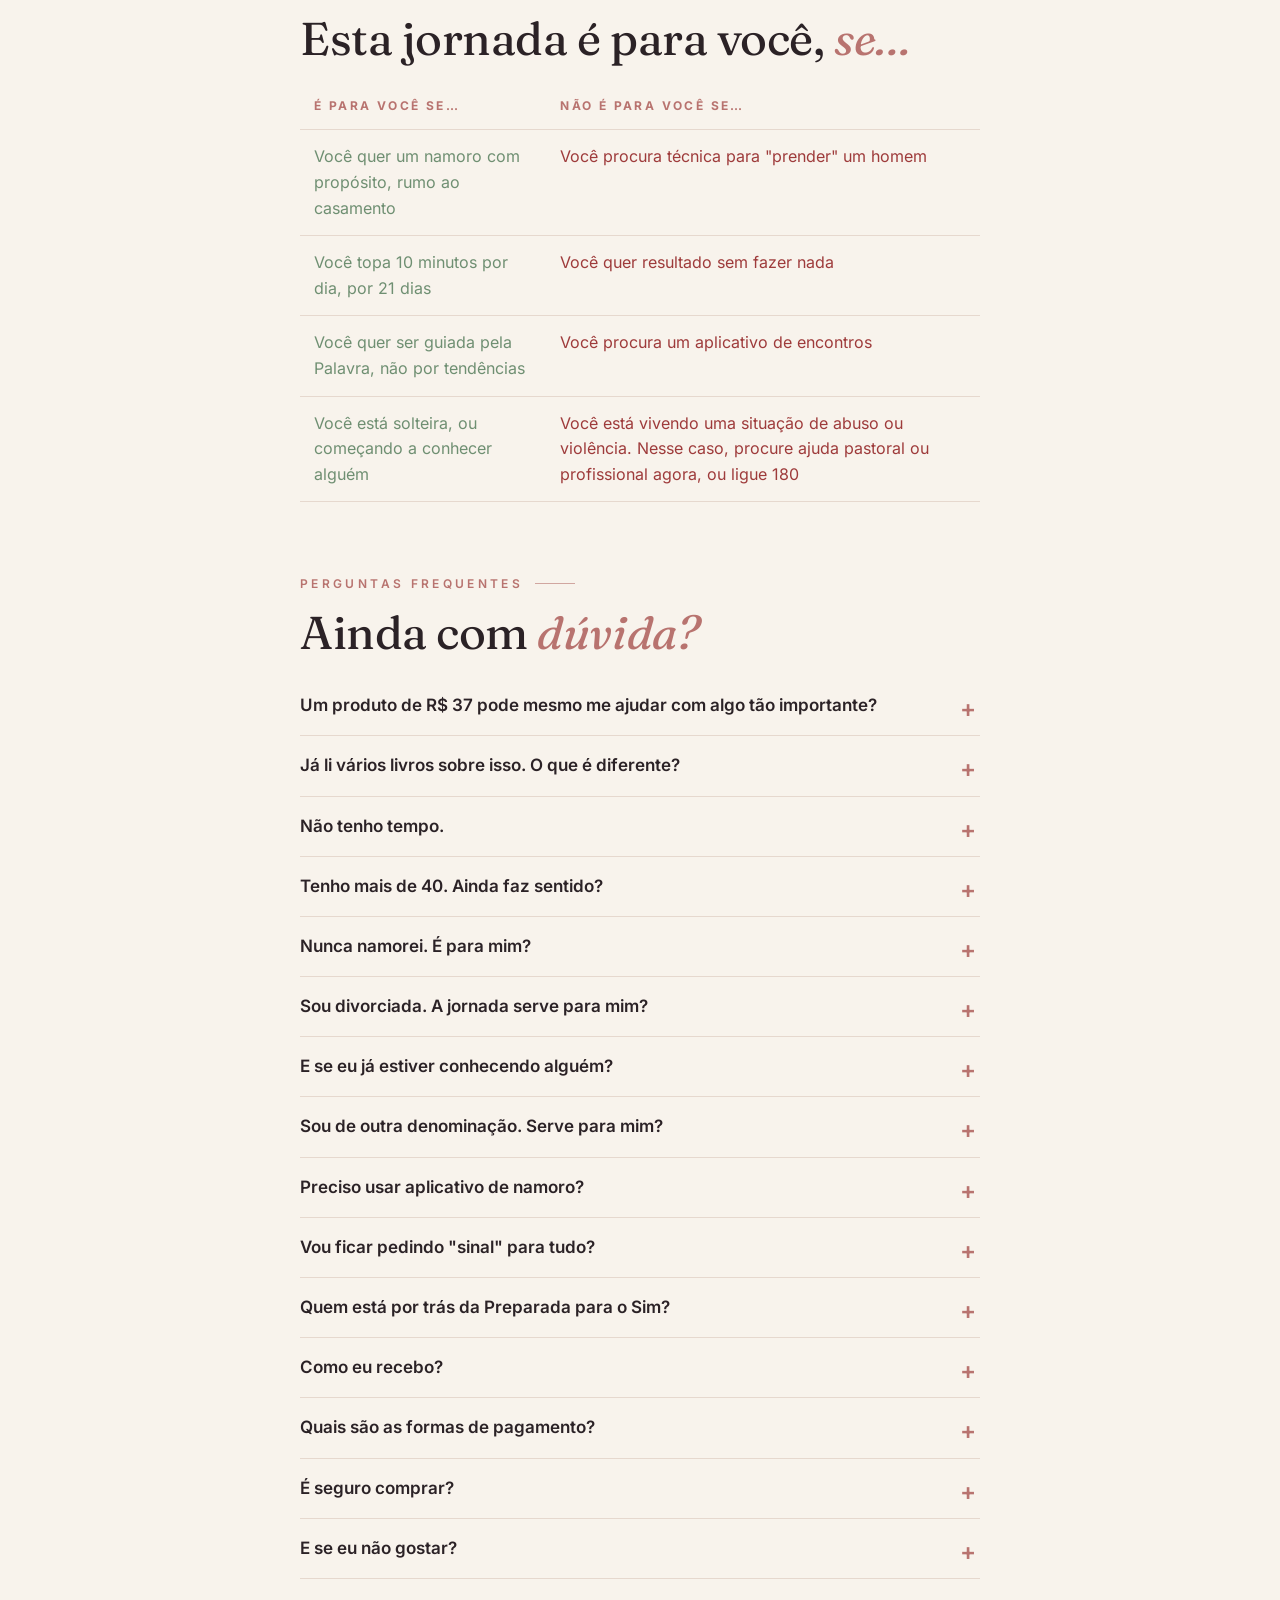
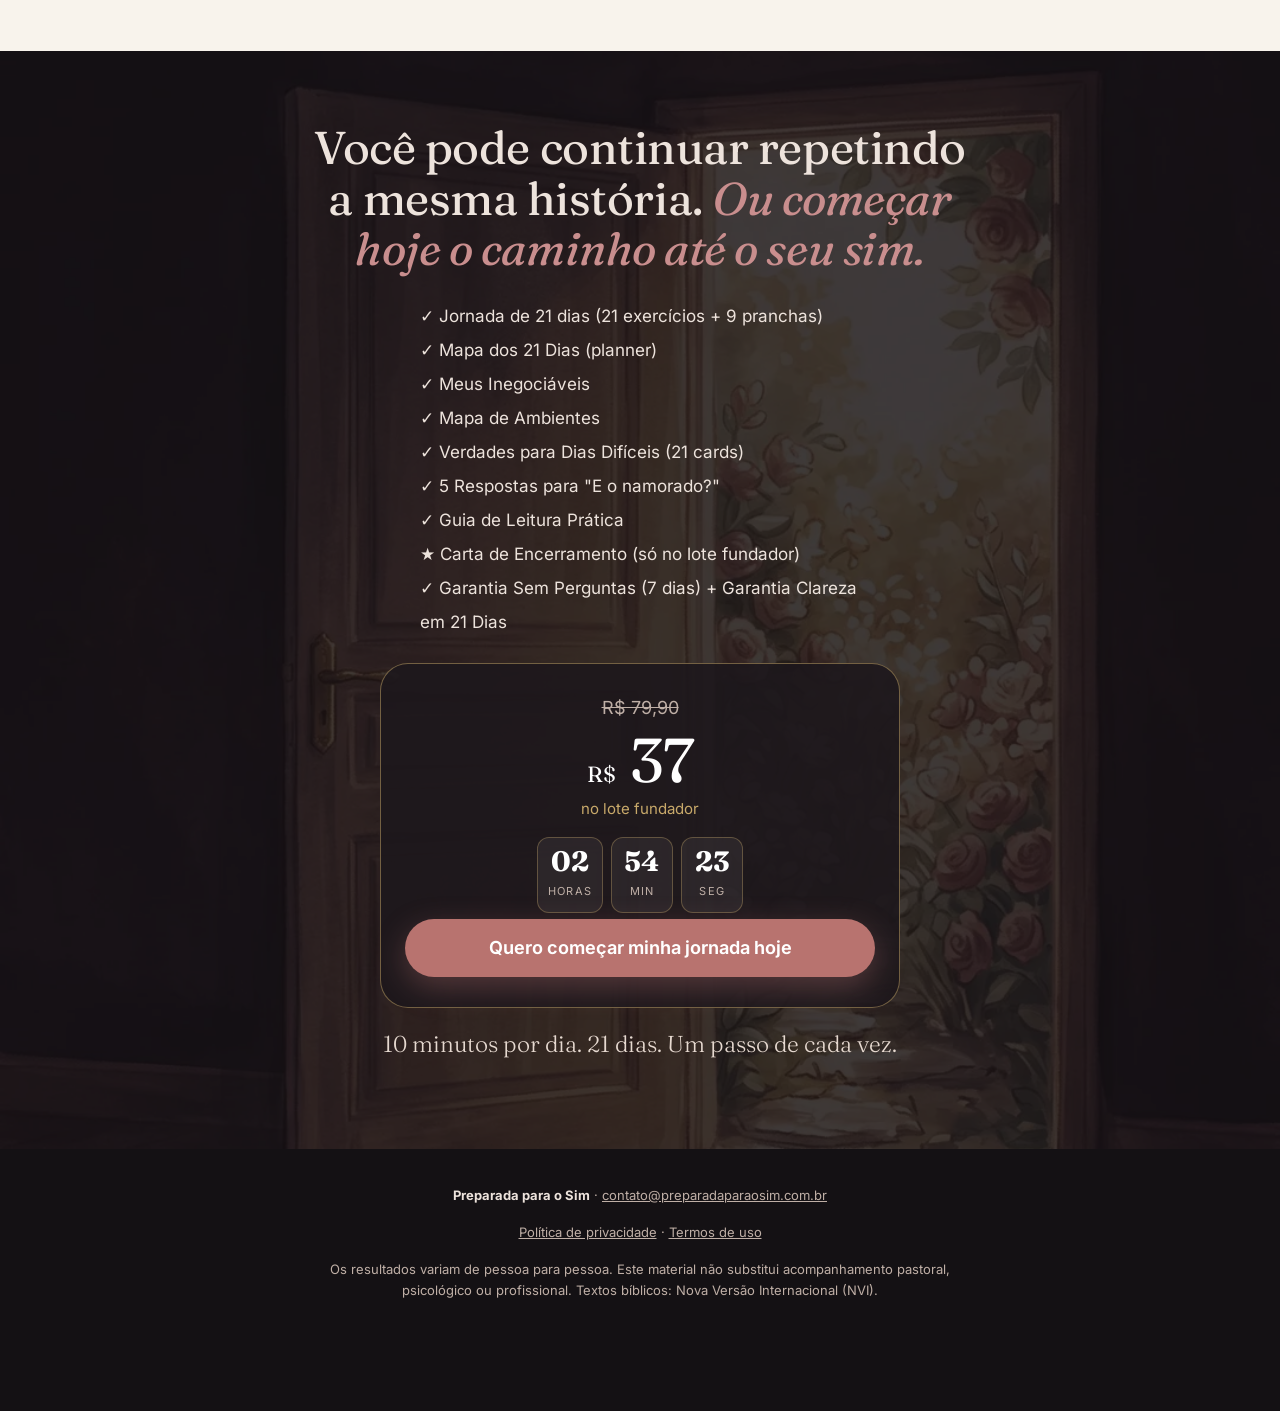
==== commit ff6a3b1b: "Pixels: content_id em todos os eventos e lista contents (formato e-commerce do TikTok) Co-Authored-B" ====
--- a/index.html
+++ b/index.html
@@ -17,7 +17,7 @@
 <link rel="icon" type="image/png" sizes="32x32" href="/assets/img/favicon-32.png"><link rel="icon" type="image/png" sizes="192x192" href="/assets/img/favicon-192.png"><link rel="apple-touch-icon" href="/assets/img/favicon-180.png">
 <!-- Utmify: captura de UTMs (sem mexer no sck) -->
 <script src="https://cdn.utmify.com.br/scripts/utms/latest.js" data-utmify-prevent-xcod-sck data-utmify-prevent-subids async defer></script>
-<script src="js/config.js?v=10"></script><script src="js/main.js?v=15"></script><script src="js/quiz.js?v=12" defer></script>
+<script src="js/config.js?v=10"></script><script src="js/main.js?v=17"></script><script src="js/quiz.js?v=16" defer></script>
 </head>
 <body>
 
